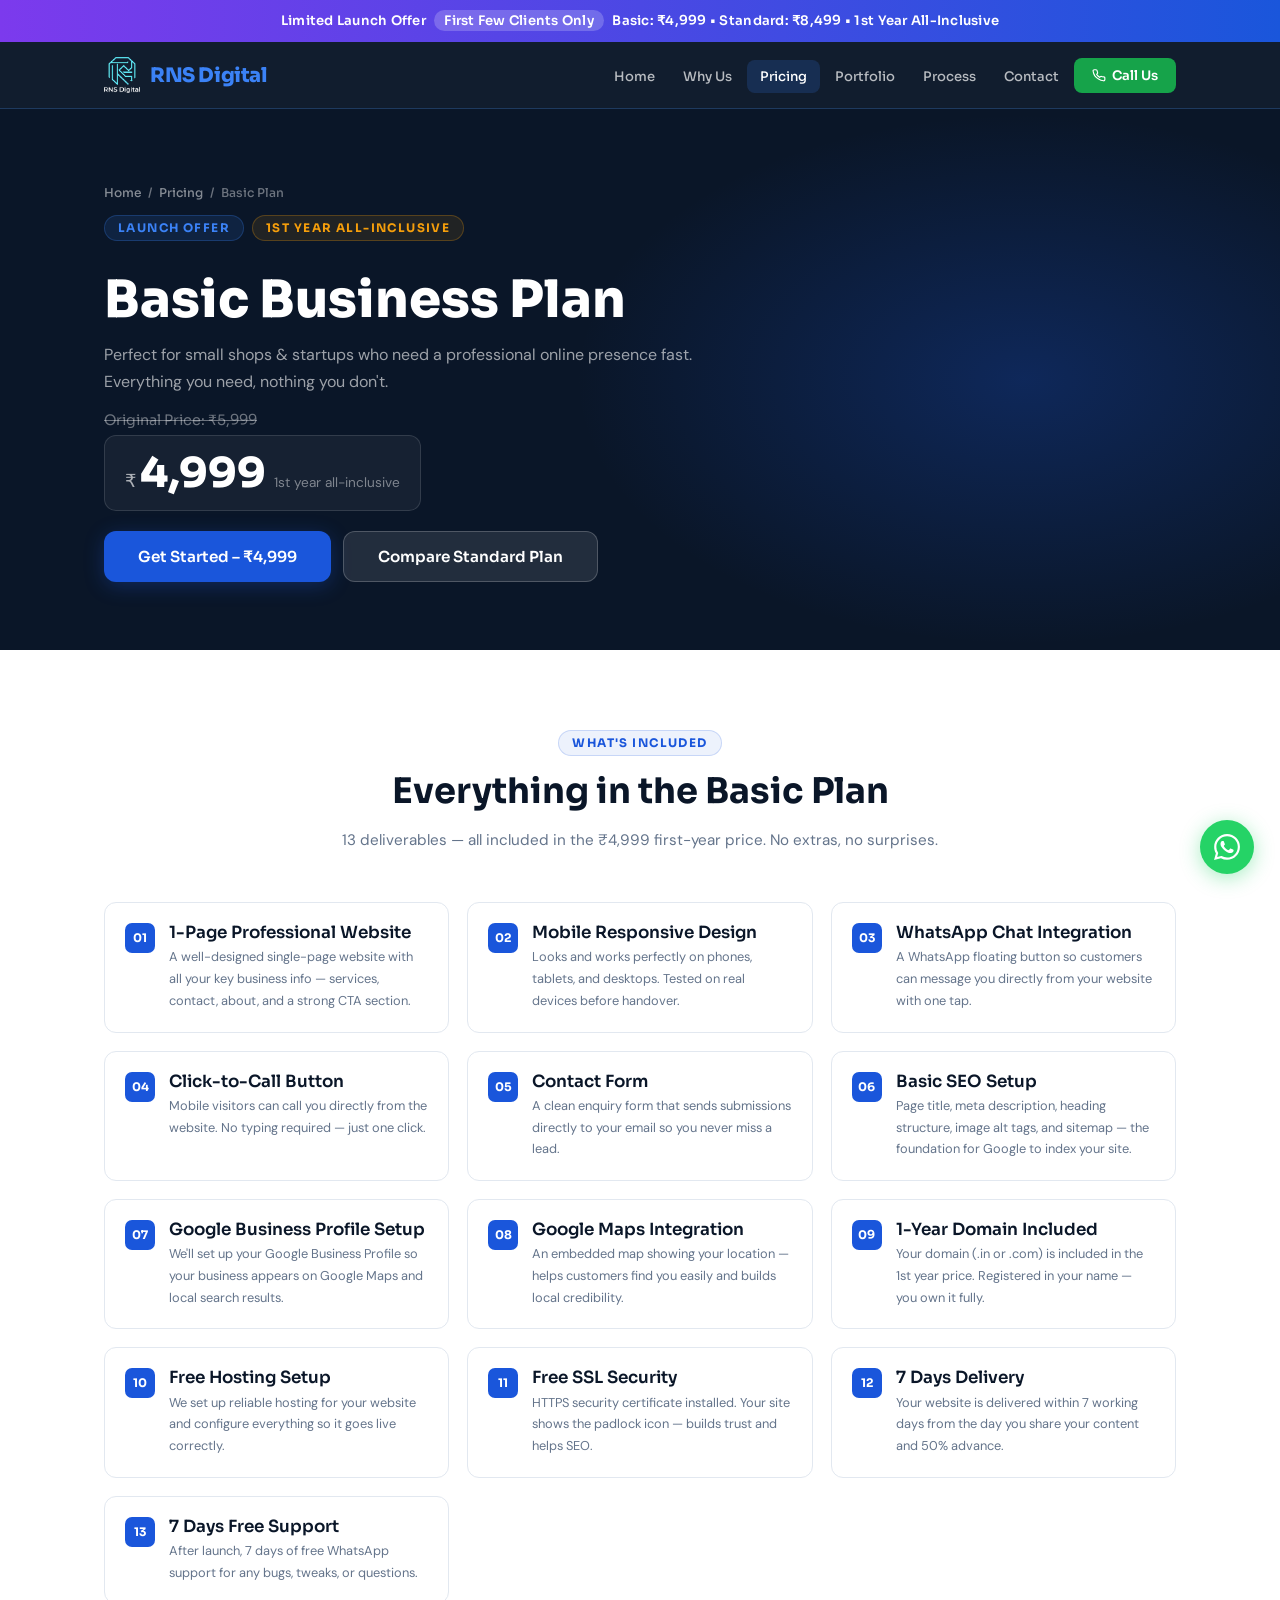
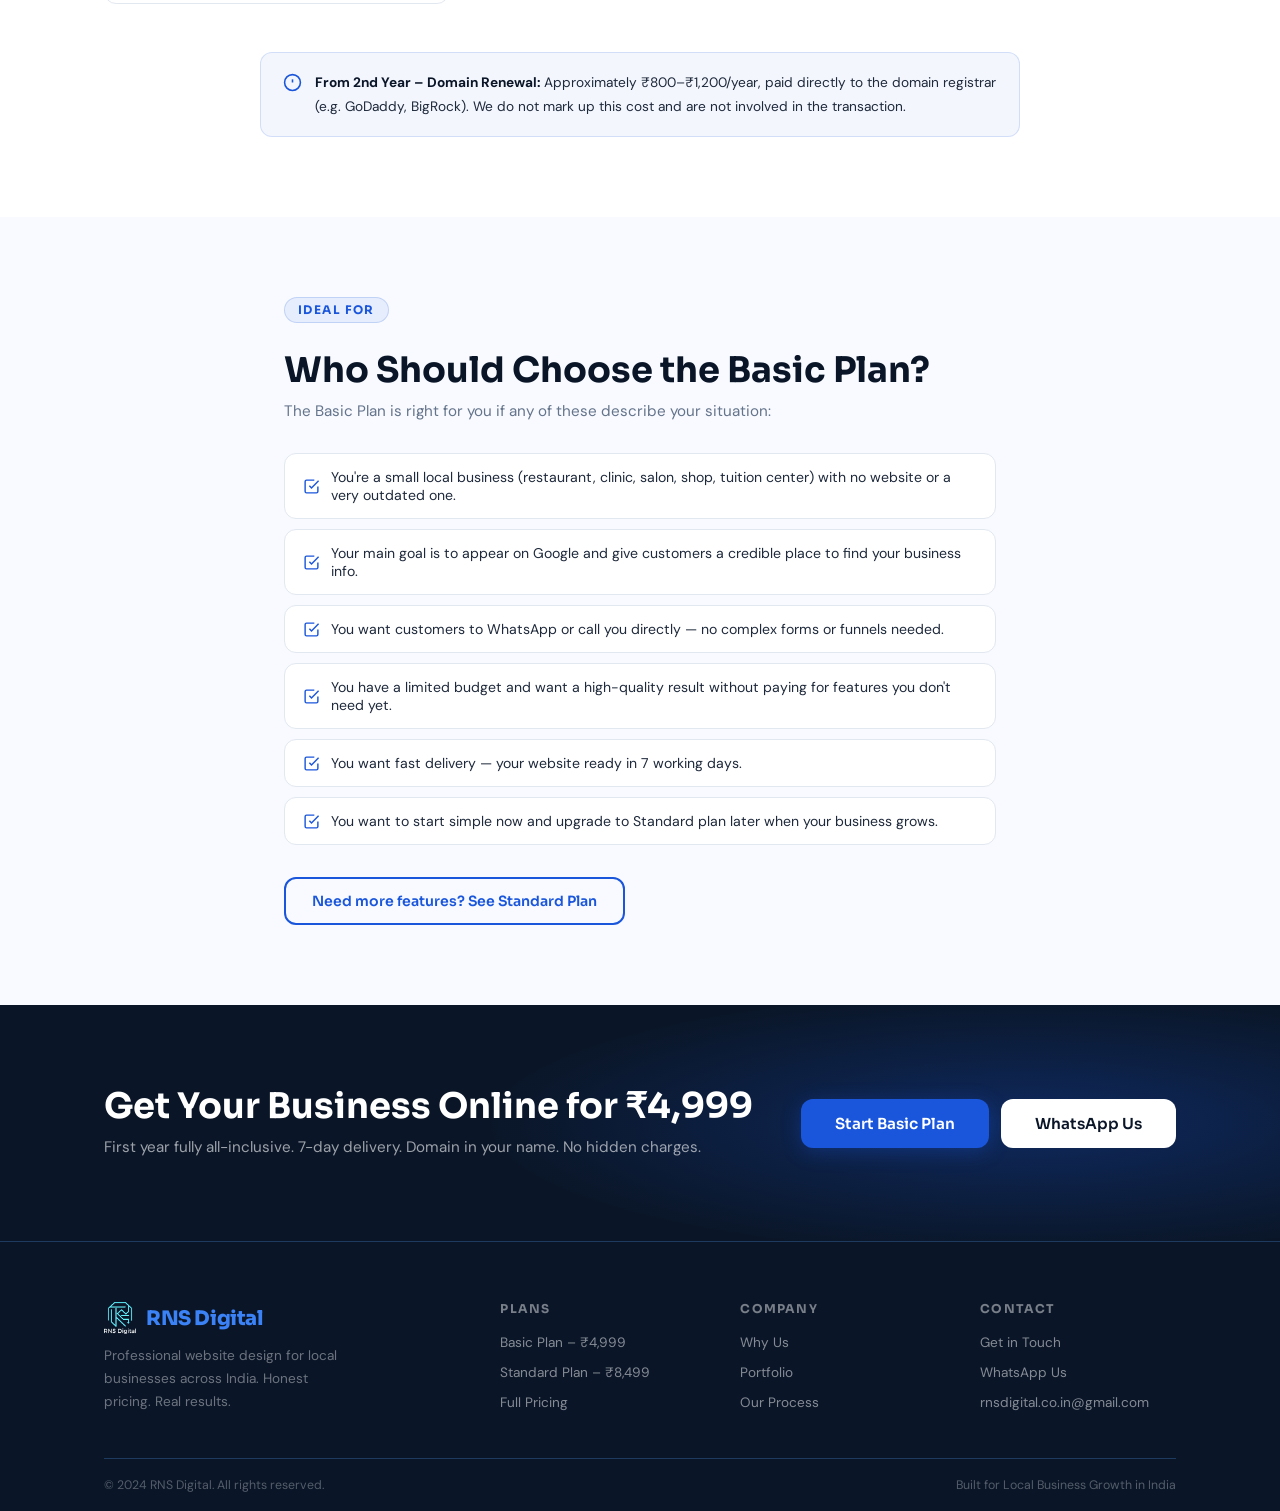
==== basic.html @ 6d0ee00f "Fix merge conflicts in all html files" ====
<!DOCTYPE html>
<html lang="en">
<head>
  <meta charset="UTF-8"/><meta name="viewport" content="width=device-width, initial-scale=1.0"/>
  <meta name="description" content="RNS Digital Basic Plan – ₹4,999 launch offer. 1-page website, domain included, WhatsApp integration, SSL, Google Maps. 7-day delivery. 1st year all-inclusive."/>
  <title>Basic Plan – RNS Digital</title>
  <link rel="stylesheet" href="css/style.css"/>
</head>
<body>

<div class="offer-banner"><p>Limited Launch Offer <span>First Few Clients Only</span> Basic: &#8377;4,999 &bull; Standard: &#8377;8,499 &bull; 1st Year All-Inclusive</p></div>
<nav class="navbar">
  <div class="container">
    <div class="navbar-inner">
      <a href="index.html" class="nav-logo">
        <img src="images/logo.png" alt="RNS Digital Logo" class="nav-logo-img"/>
        <span>RNS <span class="logo-highlight">Digital</span></span>
      </a>
      <ul class="nav-links">
        <li><a href="index.html">Home</a></li><li><a href="why-us.html">Why Us</a></li><li><a href="pricing.html" class="active">Pricing</a></li><li><a href="portfolio.html">Portfolio</a></li><li><a href="process.html">Process</a></li><li><a href="contact.html">Contact</a></li>
        <li><a href="tel:+917550268805" class="nav-cta nav-call">
      <svg viewBox="0 0 24 24" fill="none" stroke="currentColor" stroke-width="2" width="14" height="14" style="flex-shrink:0"><path d="M22 16.92v3a2 2 0 0 1-2.18 2 19.79 19.79 0 0 1-8.63-3.07A19.5 19.5 0 0 1 4.9 13.5 19.79 19.79 0 0 1 1.86 5.18 2 2 0 0 1 3.83 3h3a2 2 0 0 1 2 1.72c.13.96.36 1.9.71 2.81a2 2 0 0 1-.45 2.11L8.09 10.91A16 16 0 0 0 13 15.82l1.27-.92a2 2 0 0 1 2.11-.45c.91.35 1.85.58 2.81.71A2 2 0 0 1 22 16.92z"/></svg>
      Call Us</a></li>
      </ul>
      <button class="nav-toggle" aria-label="Menu"><span></span><span></span><span></span></button>
    </div>
  </div>
</nav>

<!-- PLAN HERO -->
<section class="plan-hero">
  <div class="container"><div class="plan-hero-content">
    <div class="breadcrumb"><a href="index.html">Home</a><span>/</span><a href="pricing.html">Pricing</a><span>/</span><span>Basic Plan</span></div>
    <div class="d-flex flex-wrap" style="gap:8px;margin-top:14px;margin-bottom:14px;">
      <div class="section-label light">Launch Offer</div>
      <div class="section-label light" style="color:var(--accent);background:rgba(245,158,11,.1);border-color:rgba(245,158,11,.25);">1st Year All-Inclusive</div>
    </div>
    <h1>Basic Business Plan</h1>
    <p class="plan-hero-desc">Perfect for small shops &amp; startups who need a professional online presence fast. Everything you need, nothing you don't.</p>
    <div class="plan-orig-price">Original Price: &#8377;5,999</div>
    <div class="plan-price-hero">
      <span class="r">&#8377;</span>
      <span class="amt">4,999</span>
      <span class="sfx">1st year all-inclusive</span>
    </div>
    <div style="display:flex;gap:12px;flex-wrap:wrap;">
      <a href="contact.html?plan=basic" class="btn btn-primary btn-lg">Get Started – &#8377;4,999</a>
      <a href="standard.html" class="btn btn-lg" style="background:rgba(255,255,255,.1);color:var(--white);border:1px solid rgba(255,255,255,.2);">Compare Standard Plan</a>
    </div>
  </div></div>
</section>

<!-- WHAT'S INCLUDED -->
<section class="section" style="background:var(--white);">
  <div class="container">
    <div class="text-center mb-48">
      <div class="section-label" style="justify-content:center;">What's Included</div>
      <h2>Everything in the Basic Plan</h2>
      <p class="mt-16 max-640">13 deliverables — all included in the &#8377;4,999 first-year price. No extras, no surprises.</p>
    </div>
    <div class="includes-grid">
      <div class="include-item"><div class="include-num">01</div><div><h4>1-Page Professional Website</h4><p>A well-designed single-page website with all your key business info — services, contact, about, and a strong CTA section.</p></div></div>
      <div class="include-item"><div class="include-num">02</div><div><h4>Mobile Responsive Design</h4><p>Looks and works perfectly on phones, tablets, and desktops. Tested on real devices before handover.</p></div></div>
      <div class="include-item"><div class="include-num">03</div><div><h4>WhatsApp Chat Integration</h4><p>A WhatsApp floating button so customers can message you directly from your website with one tap.</p></div></div>
      <div class="include-item"><div class="include-num">04</div><div><h4>Click-to-Call Button</h4><p>Mobile visitors can call you directly from the website. No typing required — just one click.</p></div></div>
      <div class="include-item"><div class="include-num">05</div><div><h4>Contact Form</h4><p>A clean enquiry form that sends submissions directly to your email so you never miss a lead.</p></div></div>
      <div class="include-item"><div class="include-num">06</div><div><h4>Basic SEO Setup</h4><p>Page title, meta description, heading structure, image alt tags, and sitemap — the foundation for Google to index your site.</p></div></div>
      <div class="include-item"><div class="include-num">07</div><div><h4>Google Business Profile Setup</h4><p>We'll set up your Google Business Profile so your business appears on Google Maps and local search results.</p></div></div>
      <div class="include-item"><div class="include-num">08</div><div><h4>Google Maps Integration</h4><p>An embedded map showing your location — helps customers find you easily and builds local credibility.</p></div></div>
      <div class="include-item"><div class="include-num">09</div><div><h4>1-Year Domain Included</h4><p>Your domain (.in or .com) is included in the 1st year price. Registered in your name — you own it fully.</p></div></div>
      <div class="include-item"><div class="include-num">10</div><div><h4>Free Hosting Setup</h4><p>We set up reliable hosting for your website and configure everything so it goes live correctly.</p></div></div>
      <div class="include-item"><div class="include-num">11</div><div><h4>Free SSL Security</h4><p>HTTPS security certificate installed. Your site shows the padlock icon — builds trust and helps SEO.</p></div></div>
      <div class="include-item"><div class="include-num">12</div><div><h4>7 Days Delivery</h4><p>Your website is delivered within 7 working days from the day you share your content and 50% advance.</p></div></div>
      <div class="include-item"><div class="include-num">13</div><div><h4>7 Days Free Support</h4><p>After launch, 7 days of free WhatsApp support for any bugs, tweaks, or questions.</p></div></div>
    </div>
    <div class="notice-box mt-48 max-760" style="margin-left:auto;margin-right:auto;">
      <svg viewBox="0 0 24 24"><circle cx="12" cy="12" r="10"/><line x1="12" y1="8" x2="12" y2="12"/><line x1="12" y1="16" x2="12.01" y2="16"/></svg>
      <p><strong>From 2nd Year – Domain Renewal:</strong> Approximately &#8377;800–&#8377;1,200/year, paid directly to the domain registrar (e.g. GoDaddy, BigRock). We do not mark up this cost and are not involved in the transaction.</p>
    </div>
  </div>
</section>

<!-- WHO IS IT FOR -->
<section class="section" style="background:var(--off-white);">
  <div class="container max-760">
    <div class="section-label">Ideal For</div>
    <h2 style="margin:12px 0 8px;">Who Should Choose the Basic Plan?</h2>
    <p style="margin-bottom:28px;">The Basic Plan is right for you if any of these describe your situation:</p>
    <div class="suitability-list">
      <div class="suitability-item"><svg viewBox="0 0 24 24"><polyline points="9 11 12 14 22 4"/><path d="M21 12v7a2 2 0 0 1-2 2H5a2 2 0 0 1-2-2V5a2 2 0 0 1 2-2h11"/></svg>You're a small local business (restaurant, clinic, salon, shop, tuition center) with no website or a very outdated one.</div>
      <div class="suitability-item"><svg viewBox="0 0 24 24"><polyline points="9 11 12 14 22 4"/><path d="M21 12v7a2 2 0 0 1-2 2H5a2 2 0 0 1-2-2V5a2 2 0 0 1 2-2h11"/></svg>Your main goal is to appear on Google and give customers a credible place to find your business info.</div>
      <div class="suitability-item"><svg viewBox="0 0 24 24"><polyline points="9 11 12 14 22 4"/><path d="M21 12v7a2 2 0 0 1-2 2H5a2 2 0 0 1-2-2V5a2 2 0 0 1 2-2h11"/></svg>You want customers to WhatsApp or call you directly — no complex forms or funnels needed.</div>
      <div class="suitability-item"><svg viewBox="0 0 24 24"><polyline points="9 11 12 14 22 4"/><path d="M21 12v7a2 2 0 0 1-2 2H5a2 2 0 0 1-2-2V5a2 2 0 0 1 2-2h11"/></svg>You have a limited budget and want a high-quality result without paying for features you don't need yet.</div>
      <div class="suitability-item"><svg viewBox="0 0 24 24"><polyline points="9 11 12 14 22 4"/><path d="M21 12v7a2 2 0 0 1-2 2H5a2 2 0 0 1-2-2V5a2 2 0 0 1 2-2h11"/></svg>You want fast delivery — your website ready in 7 working days.</div>
      <div class="suitability-item"><svg viewBox="0 0 24 24"><polyline points="9 11 12 14 22 4"/><path d="M21 12v7a2 2 0 0 1-2 2H5a2 2 0 0 1-2-2V5a2 2 0 0 1 2-2h11"/></svg>You want to start simple now and upgrade to Standard plan later when your business grows.</div>
    </div>
    <a href="standard.html" class="btn btn-outline mt-32">Need more features? See Standard Plan</a>
  </div>
</section>

<!-- CTA -->
<section class="section cta-section">
  <div class="container"><div class="cta-inner">
    <div>
      <h2 style="color:var(--white);">Get Your Business Online for &#8377;4,999</h2>
      <p style="color:rgba(255,255,255,.6);margin-top:8px;">First year fully all-inclusive. 7-day delivery. Domain in your name. No hidden charges.</p>
    </div>
    <div class="cta-actions">
      <a href="contact.html" class="btn btn-primary btn-lg">Start Basic Plan</a>
      <a href="https://wa.me/917550268805?text=Hi%2C%20I%27m%20interested%20in%20the%20Basic%20Plan%20for%20%E2%82%B94%2C999." class="btn btn-white btn-lg" target="_blank">WhatsApp Us</a>
    </div>
  </div></div>
</section>

<footer class="footer"><div class="container">
  <div class="footer-grid">
    <div class="footer-brand"><a href="index.html" class="nav-logo footer-logo"><img src="images/logo.png" alt="RNS Digital" class="nav-logo-img"/><span>RNS <span class="logo-highlight">Digital</span></span></a><p>Professional website design for local businesses across India. Honest pricing. Real results.</p></div>
    <div class="footer-col"><h5>Plans</h5><ul><li><a href="basic.html">Basic Plan – &#8377;4,999</a></li><li><a href="standard.html">Standard Plan – &#8377;8,499</a></li><li><a href="pricing.html">Full Pricing</a></li></ul></div>
    <div class="footer-col"><h5>Company</h5><ul><li><a href="why-us.html">Why Us</a></li><li><a href="portfolio.html">Portfolio</a></li><li><a href="process.html">Our Process</a></li></ul></div>
    <div class="footer-col"><h5>Contact</h5><ul><li><a href="contact.html">Get in Touch</a></li><li><a href="https://wa.me/917550268805" target="_blank">WhatsApp Us</a></li><li><a href="mailto:rnsdigital.co.in@gmail.com">rnsdigital.co.in@gmail.com</a></li></ul></div>
  </div>
  <div class="footer-bottom"><span>&copy; 2024 RNS Digital. All rights reserved.</span><span>Built for Local Business Growth in India</span></div>
</div></footer>

<a href="https://wa.me/917550268805?text=Hi%2C%20I%27m%20interested%20in%20the%20Basic%20Plan." class="whatsapp-float" target="_blank" rel="noopener" aria-label="WhatsApp">
  <span class="wa-tooltip">Chat on WhatsApp</span>
  <svg viewBox="0 0 24 24"><path d="M17.472 14.382c-.297-.149-1.758-.867-2.03-.967-.273-.099-.471-.148-.67.15-.197.297-.767.966-.94 1.164-.173.199-.347.223-.644.075-.297-.15-1.255-.463-2.39-1.475-.883-.788-1.48-1.761-1.653-2.059-.173-.297-.018-.458.13-.606.134-.133.298-.347.446-.52.149-.174.198-.298.298-.497.099-.198.05-.371-.025-.52-.075-.149-.669-1.612-.916-2.207-.242-.579-.487-.5-.669-.51-.173-.008-.371-.01-.57-.01-.198 0-.52.074-.792.372-.272.297-1.04 1.016-1.04 2.479 0 1.462 1.065 2.875 1.213 3.074.149.198 2.096 3.2 5.077 4.487.709.306 1.262.489 1.694.625.712.227 1.36.195 1.871.118.571-.085 1.758-.719 2.006-1.413.248-.694.248-1.289.173-1.413-.074-.124-.272-.198-.57-.347m-5.421 7.403h-.004a9.87 9.87 0 0 1-5.031-1.378l-.361-.214-3.741.982.998-3.648-.235-.374a9.86 9.86 0 0 1-1.51-5.26c.001-5.45 4.436-9.884 9.888-9.884 2.64 0 5.122 1.03 6.988 2.898a9.825 9.825 0 0 1 2.893 6.994c-.003 5.45-4.437 9.884-9.885 9.884m8.413-18.297A11.815 11.815 0 0 0 12.05 0C5.495 0 .16 5.335.157 11.892c0 2.096.547 4.142 1.588 5.945L.057 24l6.305-1.654a11.882 11.882 0 0 0 5.683 1.448h.005c6.554 0 11.89-5.335 11.893-11.893a11.821 11.821 0 0 0-3.48-8.413z"/></svg>
</a>
<script src="js/script.js"></script>
</body>
</html>
---- css/style.css ----
@import url('https://fonts.googleapis.com/css2?family=Sora:wght@300;400;500;600;700;800&family=DM+Sans:wght@300;400;500;600&display=swap');

:root {
  --navy:#0A1628; --navy-mid:#0F2044; --blue:#1A56DB; --blue-light:#2563EB; --blue-glow:#3B82F6;
  --accent:#F59E0B; --accent-2:#10B981; --red:#EF4444; --white:#FFFFFF; --off-white:#F8FAFF;
  --text:#1E293B; --text-muted:#64748B; --border:#E2E8F0; --border-dark:#1E3A5F;
  --shadow-sm:0 1px 3px rgba(10,22,40,.08); --shadow-md:0 4px 16px rgba(10,22,40,.10); --shadow-lg:0 10px 40px rgba(10,22,40,.14);
  --radius:12px; --radius-lg:20px; --font-display:'Sora',sans-serif; --font-body:'DM Sans',sans-serif; --transition:all 0.25s cubic-bezier(.4,0,.2,1);
}
*,*::before,*::after{box-sizing:border-box;margin:0;padding:0}
html{scroll-behavior:smooth}
body{font-family:var(--font-body);color:var(--text);background:var(--off-white);-webkit-font-smoothing:antialiased;overflow-x:hidden}
a{text-decoration:none;color:inherit} img{max-width:100%;display:block} ul{list-style:none} button{font-family:inherit;cursor:pointer;border:none;background:none}
h1,h2,h3,h4,h5,h6{font-family:var(--font-display);line-height:1.2;color:var(--navy)}
h1{font-size:clamp(1.9rem,4.5vw,3.2rem);font-weight:800}
h2{font-size:clamp(1.5rem,3vw,2.2rem);font-weight:700}
h3{font-size:clamp(1.1rem,2vw,1.35rem);font-weight:600}
h4{font-size:1.05rem;font-weight:600}
p{line-height:1.7;color:var(--text-muted);font-size:.95rem}
.container{max-width:1120px;margin:0 auto;padding:0 24px}
.section{padding:80px 0} .section-sm{padding:52px 0}

/* OFFER BANNER */
.offer-banner{background:linear-gradient(90deg,#7C3AED,#1A56DB);padding:10px 24px;text-align:center}
.offer-banner p{color:var(--white);font-family:var(--font-display);font-size:.82rem;font-weight:600;letter-spacing:.02em}
.offer-banner span{background:rgba(255,255,255,.2);padding:2px 10px;border-radius:20px;margin:0 5px}

/* NAVBAR */
.navbar{position:sticky;top:0;z-index:1000;background:rgba(10,22,40,.97);backdrop-filter:blur(16px);border-bottom:1px solid var(--border-dark)}
.navbar-inner{display:flex;align-items:center;justify-content:space-between;height:66px;gap:20px}
.nav-logo{font-family:var(--font-display);font-size:1.25rem;font-weight:800;color:var(--white);letter-spacing:-.4px;display:flex;align-items:center;gap:10px;text-decoration:none}
.nav-logo span{color:var(--blue-glow)}
.nav-logo-img{width:36px;height:36px;object-fit:contain;filter:brightness(1.1);flex-shrink:0}
.logo-highlight{color:var(--blue-glow)}
.footer-logo .nav-logo-img{width:32px;height:32px}
.nav-links{display:flex;align-items:center;gap:2px}
.nav-links a{font-family:var(--font-display);font-size:.82rem;font-weight:500;color:rgba(255,255,255,.7);padding:8px 13px;border-radius:8px;transition:var(--transition)}
.nav-links a:hover{color:var(--white);background:rgba(255,255,255,.08)}
.nav-links a.active{color:var(--white);background:rgba(59,130,246,.18)}
.nav-cta{background:var(--blue)!important;color:var(--white)!important;padding:9px 18px!important;border-radius:8px!important;font-weight:600!important}
.nav-cta:hover{background:var(--blue-light)!important;transform:translateY(-1px)}
.nav-call{background:#16a34a!important;color:var(--white)!important;padding:9px 18px!important;border-radius:8px!important;font-weight:600!important;display:inline-flex!important;align-items:center!important;gap:6px!important}
.nav-call:hover{background:#15803d!important;transform:translateY(-1px);box-shadow:0 4px 14px rgba(22,163,74,.4)!important}
.nav-toggle{display:none;flex-direction:column;gap:5px;padding:8px}
.nav-toggle span{display:block;width:22px;height:2px;background:var(--white);border-radius:2px;transition:var(--transition)}

/* BUTTONS */
.btn{display:inline-flex;align-items:center;gap:8px;padding:13px 26px;border-radius:var(--radius);font-family:var(--font-display);font-size:.88rem;font-weight:600;transition:var(--transition);cursor:pointer;border:none}
.btn-primary{background:var(--blue);color:var(--white);box-shadow:0 4px 20px rgba(26,86,219,.3)}
.btn-primary:hover{background:var(--blue-light);transform:translateY(-2px);box-shadow:0 8px 28px rgba(26,86,219,.4)}
.btn-outline{background:transparent;color:var(--blue);border:2px solid var(--blue)}
.btn-outline:hover{background:var(--blue);color:var(--white);transform:translateY(-2px)}
.btn-white{background:var(--white);color:var(--navy)}
.btn-white:hover{background:var(--off-white);transform:translateY(-2px)}
.btn-lg{padding:15px 34px;font-size:.95rem} .btn-sm{padding:9px 18px;font-size:.8rem}

/* LABELS */
.section-label{display:inline-flex;align-items:center;gap:7px;font-family:var(--font-display);font-size:.74rem;font-weight:700;letter-spacing:.12em;text-transform:uppercase;color:var(--blue);background:rgba(26,86,219,.08);border:1px solid rgba(26,86,219,.18);padding:5px 13px;border-radius:40px;margin-bottom:14px}
.section-label.light{color:var(--blue-glow);background:rgba(59,130,246,.12);border-color:rgba(59,130,246,.25)}
.badge{display:inline-block;font-size:.7rem;font-weight:600;font-family:var(--font-display);padding:3px 9px;border-radius:20px;letter-spacing:.04em;text-transform:uppercase}
.badge-blue{background:rgba(26,86,219,.1);color:var(--blue)} .badge-green{background:rgba(16,185,129,.1);color:var(--accent-2)}
.badge-amber{background:rgba(245,158,11,.1);color:var(--accent)} .badge-navy{background:rgba(10,22,40,.08);color:var(--navy)}
.badge-red{background:rgba(239,68,68,.1);color:var(--red)}

/* HERO */
.hero{background:var(--navy);position:relative;overflow:hidden;padding:88px 0 80px}
.hero::before{content:'';position:absolute;inset:0;background:radial-gradient(ellipse 70% 60% at 65% 50%,rgba(26,86,219,.22) 0%,transparent 70%),radial-gradient(ellipse 40% 50% at 10% 80%,rgba(59,130,246,.12) 0%,transparent 60%);pointer-events:none}
.hero-grid{display:grid;grid-template-columns:1fr 1fr;gap:56px;align-items:center}
.hero-content{position:relative;z-index:2}
.hero h1{color:var(--white);margin-bottom:18px}
.hero h1 em{font-style:normal;color:var(--blue-glow)}
.hero p{font-size:1rem;color:rgba(255,255,255,.65);margin-bottom:32px;max-width:460px}
.hero-actions{display:flex;gap:12px;flex-wrap:wrap;align-items:center}
.hero-trust{margin-top:48px;padding-top:28px;border-top:1px solid rgba(255,255,255,.1);display:flex;gap:28px;flex-wrap:wrap}
.hero-trust-item{display:flex;align-items:center;gap:9px}
.trust-icon{width:34px;height:34px;background:rgba(59,130,246,.15);border:1px solid rgba(59,130,246,.25);border-radius:8px;display:flex;align-items:center;justify-content:center;flex-shrink:0}
.trust-icon svg{width:15px;height:15px;stroke:var(--blue-glow);fill:none;stroke-width:2}
.trust-text{font-family:var(--font-display);font-size:.78rem;color:rgba(255,255,255,.6);font-weight:500}
.trust-text strong{display:block;color:var(--white);font-size:.84rem}
.hero-visual{position:relative;z-index:2;display:flex;align-items:center;justify-content:center}
.hero-mockup{background:rgba(255,255,255,.04);border:1px solid rgba(255,255,255,.1);border-radius:var(--radius-lg);padding:22px;width:100%;max-width:400px}
.mockup-bar{display:flex;gap:5px;margin-bottom:16px;align-items:center}
.mockup-dot{width:9px;height:9px;border-radius:50%}
.mockup-dot:nth-child(1){background:#FF5F57}.mockup-dot:nth-child(2){background:#FFBD2E}.mockup-dot:nth-child(3){background:#28C840}
.mockup-url{flex:1;background:rgba(255,255,255,.06);border-radius:5px;height:9px;margin-left:6px}
.mockup-hero-block{background:linear-gradient(135deg,rgba(26,86,219,.3),rgba(59,130,246,.15));border-radius:9px;height:110px;display:flex;align-items:flex-end;padding:14px;margin-bottom:10px}
.mockup-line{height:7px;border-radius:3px;background:rgba(255,255,255,.55);margin-bottom:5px}
.mockup-line.s{width:60%}.mockup-line.xs{width:38%;background:rgba(255,255,255,.3)}
.mockup-btn{height:20px;width:64px;background:var(--blue);border-radius:4px;margin-top:4px}
.mockup-cards{display:grid;grid-template-columns:1fr 1fr 1fr;gap:7px}
.mockup-card-mini{background:rgba(255,255,255,.05);border:1px solid rgba(255,255,255,.07);border-radius:7px;height:56px;padding:9px;display:flex;flex-direction:column;gap:5px}
.mockup-icon-mini{width:18px;height:18px;background:rgba(26,86,219,.4);border-radius:4px}
.mockup-text-mini{height:5px;background:rgba(255,255,255,.22);border-radius:3px}
.mockup-text-mini.sm{width:65%}
.float-badge{position:absolute;background:var(--white);border-radius:var(--radius);padding:9px 14px;box-shadow:var(--shadow-lg);display:flex;align-items:center;gap:9px;font-family:var(--font-display);font-size:.72rem;font-weight:700;color:var(--navy);animation:float 3s ease-in-out infinite}
.float-badge svg{width:16px;height:16px}
.fb1{top:18px;right:-16px}.fb2{bottom:24px;left:-20px;animation-delay:1.5s}
@keyframes float{0%,100%{transform:translateY(0)}50%{transform:translateY(-7px)}}

/* HERO LOGO */
.hero-logo-wrap{display:flex;align-items:center;gap:16px;margin-bottom:4px;animation:fadeUp 0.6s ease forwards}
.hero-logo-img{width:72px;height:72px;object-fit:contain;filter:drop-shadow(0 0 18px rgba(0,188,212,.45));animation:logoPulse 3s ease-in-out infinite}
@keyframes logoPulse{0%,100%{filter:drop-shadow(0 0 14px rgba(0,188,212,.4))}50%{filter:drop-shadow(0 0 28px rgba(0,188,212,.75))}}
.hero-logo-text{display:flex;flex-direction:column;gap:2px}
.hero-brand-name{font-family:var(--font-display);font-size:1.5rem;font-weight:800;color:var(--white);letter-spacing:-.5px;line-height:1}
.hero-brand-tag{font-family:var(--font-display);font-size:.74rem;font-weight:500;color:rgba(0,188,212,.75);letter-spacing:.1em;text-transform:uppercase}
.hero-logo-wrap + .section-label{margin-top:28px}

/* PRICING */
.pricing-grid{display:grid;grid-template-columns:1fr 1fr;gap:24px;max-width:820px;margin:0 auto}
.pricing-card{background:var(--white);border:1.5px solid var(--border);border-radius:var(--radius-lg);padding:36px 32px;position:relative;transition:var(--transition)}
.pricing-card:hover{transform:translateY(-4px);box-shadow:var(--shadow-lg)}
.pricing-card.featured{border-color:var(--blue);box-shadow:0 0 0 1px rgba(26,86,219,.25),var(--shadow-lg);transform:scale(1.02)}
.pricing-card.featured:hover{transform:scale(1.02) translateY(-4px)}
.pricing-badge-top{position:absolute;top:-13px;left:50%;transform:translateX(-50%);background:var(--blue);color:var(--white);font-family:var(--font-display);font-size:.7rem;font-weight:700;letter-spacing:.08em;text-transform:uppercase;padding:5px 14px;border-radius:20px;white-space:nowrap}
.plan-name{font-family:var(--font-display);font-size:.78rem;font-weight:700;letter-spacing:.12em;text-transform:uppercase;color:var(--text-muted);margin-bottom:8px}
.price-original{font-family:var(--font-display);font-size:.88rem;color:var(--text-muted);text-decoration:line-through;margin-bottom:4px}
.price-offer-tag{display:inline-flex;align-items:center;gap:5px;background:rgba(239,68,68,.08);border:1px solid rgba(239,68,68,.2);border-radius:20px;padding:3px 10px;margin-bottom:8px}
.price-offer-tag span{font-family:var(--font-display);font-size:.72rem;font-weight:700;color:var(--red)}
.price-main{font-family:var(--font-display);font-size:2.4rem;font-weight:800;color:var(--navy);line-height:1}
.price-main sup{font-size:1.1rem;vertical-align:super;margin-right:1px}
.price-note{font-size:.78rem;color:var(--text-muted);margin-top:4px;margin-bottom:20px}
.plan-desc{font-size:.85rem;color:var(--text-muted);margin-bottom:20px;padding-bottom:20px;border-bottom:1px solid var(--border)}
.plan-features{display:flex;flex-direction:column;gap:9px;margin-bottom:26px}
.plan-feature{display:flex;align-items:flex-start;gap:9px;font-size:.85rem;color:var(--text)}
.plan-feature svg{width:15px;height:15px;flex-shrink:0;margin-top:2px;stroke:var(--accent-2);fill:none;stroke-width:2.5}
.renewal-note{background:rgba(245,158,11,.06);border:1px solid rgba(245,158,11,.18);border-radius:10px;padding:12px 14px;font-size:.78rem;color:var(--text-muted);margin-bottom:22px}
.renewal-note strong{color:var(--text)}

/* SUPPORT */
.support-grid{display:grid;grid-template-columns:1fr 1fr;gap:20px;max-width:700px;margin:0 auto}
.support-card{background:var(--white);border:1.5px solid var(--border);border-radius:var(--radius-lg);padding:28px;transition:var(--transition)}
.support-card:hover{border-color:rgba(26,86,219,.3);box-shadow:var(--shadow-md)}
.support-price{font-family:var(--font-display);font-size:1.6rem;font-weight:800;color:var(--navy);margin:8px 0 4px}
.support-price span{font-size:.85rem;font-weight:400;color:var(--text-muted)}
.support-features{display:flex;flex-direction:column;gap:8px;margin-top:14px}
.support-feature{display:flex;align-items:center;gap:8px;font-size:.84rem;color:var(--text)}
.support-feature svg{width:14px;height:14px;stroke:var(--accent-2);fill:none;stroke-width:2.5;flex-shrink:0}

/* WHY */
.why-grid{display:grid;grid-template-columns:repeat(auto-fit,minmax(250px,1fr));gap:20px}
.why-card{background:var(--white);border:1px solid var(--border);border-radius:var(--radius-lg);padding:28px;transition:var(--transition);display:flex;flex-direction:column;gap:12px}
.why-card:hover{transform:translateY(-3px);box-shadow:var(--shadow-lg);border-color:rgba(26,86,219,.2)}
.why-icon{width:48px;height:48px;border-radius:12px;display:flex;align-items:center;justify-content:center}
.why-icon svg{width:22px;height:22px;stroke:currentColor;fill:none;stroke-width:1.75}
.why-icon.blue{background:rgba(26,86,219,.08);color:var(--blue)}.why-icon.green{background:rgba(16,185,129,.08);color:var(--accent-2)}.why-icon.amber{background:rgba(245,158,11,.08);color:var(--accent)}
.why-card p{font-size:.85rem}

/* PORTFOLIO */
.portfolio-grid{display:grid;grid-template-columns:repeat(auto-fit,minmax(290px,1fr));gap:22px}
.portfolio-card{background:var(--white);border:1px solid var(--border);border-radius:var(--radius-lg);overflow:hidden;transition:var(--transition)}
.portfolio-card:hover{transform:translateY(-4px);box-shadow:var(--shadow-lg)}
.portfolio-card.featured-p{border-color:var(--blue);box-shadow:0 0 0 1px var(--blue),var(--shadow-md)}
.port-thumb{height:170px;display:flex;align-items:center;justify-content:center;position:relative;overflow:hidden}
.demo-label{position:absolute;top:10px;left:10px;background:rgba(10,22,40,.78);color:rgba(255,255,255,.9);font-family:var(--font-display);font-size:.64rem;font-weight:700;letter-spacing:.06em;text-transform:uppercase;padding:3px 9px;border-radius:20px}
.port-info{padding:18px 20px}
.port-info h4{margin-bottom:5px;font-size:1rem}
.port-info p{font-size:.8rem;margin-bottom:12px}
.port-tags{display:flex;gap:5px;flex-wrap:wrap}
.thumb-restaurant{background:linear-gradient(135deg,#1a1a2e,#16213e)}.thumb-dental{background:linear-gradient(135deg,#0f3460,#1a6fa3)}.thumb-boutique{background:linear-gradient(135deg,#2d1b4e,#6b3fa0)}.thumb-gym{background:linear-gradient(135deg,#1a0a00,#8B2500)}.thumb-tuition{background:linear-gradient(135deg,#003220,#006940)}.thumb-realestate{background:linear-gradient(135deg,#0A1628,#1A56DB)}
.thumb-label{font-family:var(--font-display);font-size:.85rem;font-weight:700;color:rgba(255,255,255,.55);text-align:center}

/* PROCESS */
.process-grid{display:grid;grid-template-columns:repeat(4,1fr);gap:0;position:relative}
.process-grid::before{content:'';position:absolute;top:44px;left:calc(12.5% + 22px);right:calc(12.5% + 22px);height:1px;background:linear-gradient(90deg,var(--blue),rgba(26,86,219,.15))}
.process-step{text-align:center;padding:0 16px;position:relative;z-index:1}
.step-icon{width:56px;height:56px;background:rgba(26,86,219,.06);border:1.5px solid rgba(26,86,219,.15);border-radius:14px;display:flex;align-items:center;justify-content:center;margin:0 auto 18px;transition:var(--transition)}
.process-step:hover .step-icon{background:rgba(26,86,219,.12);border-color:var(--blue);transform:translateY(-3px)}
.step-icon svg{width:24px;height:24px;stroke:var(--blue);fill:none;stroke-width:1.75}
.step-num{font-family:var(--font-display);font-size:.7rem;font-weight:700;color:var(--blue);letter-spacing:.08em;text-transform:uppercase;margin-bottom:6px}
.process-step h3{margin-bottom:8px;font-size:1.05rem}
.process-step p{font-size:.82rem}

/* CONTACT */
.contact-grid{display:grid;grid-template-columns:1fr 1.6fr;gap:56px;align-items:start}
.contact-info{display:flex;flex-direction:column;gap:24px}
.contact-item{display:flex;align-items:flex-start;gap:14px}
.c-icon{width:42px;height:42px;background:rgba(26,86,219,.08);border:1px solid rgba(26,86,219,.15);border-radius:11px;display:flex;align-items:center;justify-content:center;flex-shrink:0}
.c-icon svg{width:19px;height:19px;stroke:var(--blue);fill:none;stroke-width:1.75}
.contact-item h4{margin-bottom:3px}.contact-item p{font-size:.855rem}
.contact-form{background:var(--white);border:1px solid var(--border);border-radius:var(--radius-lg);padding:36px}
.form-row{display:grid;grid-template-columns:1fr 1fr;gap:14px}
.form-group{margin-bottom:16px}
.form-group label{display:block;font-family:var(--font-display);font-size:.76rem;font-weight:600;color:var(--navy);margin-bottom:6px;letter-spacing:.02em}
.form-group input,.form-group select,.form-group textarea{width:100%;padding:11px 14px;border:1.5px solid var(--border);border-radius:var(--radius);font-family:var(--font-body);font-size:.88rem;color:var(--text);background:var(--off-white);transition:var(--transition);outline:none}
.form-group input:focus,.form-group select:focus,.form-group textarea:focus{border-color:var(--blue);background:var(--white);box-shadow:0 0 0 3px rgba(26,86,219,.1)}
.form-group textarea{resize:vertical;min-height:100px}

/* CTA */
.cta-section{background:var(--navy);position:relative;overflow:hidden}
.cta-section::before{content:'';position:absolute;inset:0;background:radial-gradient(ellipse 60% 80% at 80% 50%,rgba(26,86,219,.3) 0%,transparent 70%)}
.cta-inner{position:relative;z-index:2;display:flex;justify-content:space-between;align-items:center;gap:36px;flex-wrap:wrap}
.cta-actions{display:flex;gap:12px;flex-wrap:wrap;flex-shrink:0}

/* PAGE HEADER */
.page-header{background:var(--navy);padding:60px 0 52px;position:relative;overflow:hidden}
.page-header::before{content:'';position:absolute;inset:0;background:radial-gradient(ellipse 40% 60% at 80% 50%,rgba(26,86,219,.2) 0%,transparent 70%)}
.page-header-inner{position:relative;z-index:2}
.page-header h1{color:var(--white);margin-bottom:10px}
.page-header p{color:rgba(255,255,255,.6);max-width:500px;font-size:1rem}
.breadcrumb{display:flex;align-items:center;gap:7px;font-size:.76rem;font-family:var(--font-display);font-weight:500;color:rgba(255,255,255,.4);margin-bottom:10px}
.breadcrumb a{color:rgba(255,255,255,.5)}.breadcrumb a:hover{color:var(--white)}

/* PLAN HERO */
.plan-hero{background:var(--navy);padding:76px 0 68px;position:relative;overflow:hidden}
.plan-hero::before{content:'';position:absolute;inset:0;background:radial-gradient(ellipse 50% 70% at 80% 50%,rgba(26,86,219,.28) 0%,transparent 70%)}
.plan-hero-content{position:relative;z-index:2;max-width:640px}
.plan-hero h1{color:var(--white);margin-bottom:10px}
.plan-hero-desc{color:rgba(255,255,255,.6);font-size:1rem;margin-bottom:4px}
.plan-orig-price{font-family:var(--font-display);font-size:.9rem;color:rgba(255,255,255,.4);text-decoration:line-through;margin-top:16px}
.plan-price-hero{display:inline-flex;align-items:baseline;gap:4px;background:rgba(255,255,255,.05);border:1px solid rgba(255,255,255,.12);border-radius:var(--radius);padding:11px 20px;margin:6px 0 20px}
.plan-price-hero .r{font-family:var(--font-display);font-size:1.1rem;color:rgba(255,255,255,.65)}
.plan-price-hero .amt{font-family:var(--font-display);font-size:2.6rem;font-weight:800;color:var(--white)}
.plan-price-hero .sfx{font-size:.85rem;color:rgba(255,255,255,.45);margin-left:4px}

/* INCLUDES */
.includes-grid{display:grid;grid-template-columns:repeat(auto-fit,minmax(270px,1fr));gap:18px}
.include-item{display:flex;align-items:flex-start;gap:14px;background:var(--white);border:1px solid var(--border);border-radius:var(--radius);padding:20px;transition:var(--transition)}
.include-item:hover{border-color:rgba(26,86,219,.25);box-shadow:var(--shadow-md)}
.include-num{width:30px;height:30px;background:var(--blue);color:var(--white);border-radius:7px;display:flex;align-items:center;justify-content:center;font-family:var(--font-display);font-size:.74rem;font-weight:700;flex-shrink:0}
.include-item h4{margin-bottom:3px}.include-item p{font-size:.8rem}

/* SUITABILITY */
.suitability-list{display:flex;flex-direction:column;gap:10px}
.suitability-item{display:flex;align-items:center;gap:11px;padding:14px 18px;background:var(--white);border:1px solid var(--border);border-radius:var(--radius);font-size:.88rem}
.suitability-item svg{width:17px;height:17px;stroke:var(--blue);fill:none;stroke-width:2;flex-shrink:0}

/* NOTICE */
.notice-box{background:rgba(26,86,219,.05);border:1px solid rgba(26,86,219,.15);border-radius:var(--radius);padding:18px 22px;display:flex;align-items:flex-start;gap:13px}
.notice-box svg{width:19px;height:19px;stroke:var(--blue);fill:none;stroke-width:2;flex-shrink:0;margin-top:2px}
.notice-box p{font-size:.855rem;color:var(--text)}
.notice-box p strong{color:var(--navy)}

/* FOOTER */
.footer{background:var(--navy);border-top:1px solid var(--border-dark);padding:60px 0 0}
.footer-grid{display:grid;grid-template-columns:1.8fr 1fr 1fr 1fr;gap:44px;padding-bottom:44px;border-bottom:1px solid var(--border-dark)}
.footer-brand p{color:rgba(255,255,255,.4);font-size:.85rem;margin-top:10px;max-width:240px}
.footer-col h5{font-family:var(--font-display);font-size:.76rem;font-weight:700;letter-spacing:.1em;text-transform:uppercase;color:rgba(255,255,255,.45);margin-bottom:14px}
.footer-col ul{display:flex;flex-direction:column;gap:9px}
.footer-col ul li a{font-size:.85rem;color:rgba(255,255,255,.5);transition:var(--transition)}
.footer-col ul li a:hover{color:var(--white)}
.footer-bottom{display:flex;justify-content:space-between;align-items:center;padding:18px 0;font-size:.77rem;color:rgba(255,255,255,.3);flex-wrap:wrap;gap:8px}

/* WHATSAPP */
.whatsapp-float{position:fixed;bottom:26px;right:26px;z-index:999;background:#25D366;width:54px;height:54px;border-radius:50%;display:flex;align-items:center;justify-content:center;box-shadow:0 4px 20px rgba(37,211,102,.4);transition:var(--transition)}
.whatsapp-float:hover{transform:scale(1.1);box-shadow:0 6px 28px rgba(37,211,102,.55)}
.whatsapp-float svg{width:26px;height:26px;fill:var(--white)}
.wa-tooltip{position:absolute;right:64px;background:var(--navy);color:var(--white);font-family:var(--font-display);font-size:.75rem;font-weight:600;white-space:nowrap;padding:6px 13px;border-radius:8px;opacity:0;pointer-events:none;transition:var(--transition)}
.whatsapp-float:hover .wa-tooltip{opacity:1}

/* UTILS */
.text-center{text-align:center}.d-flex{display:flex}.align-center{align-items:center}.flex-wrap{flex-wrap:wrap}
.mt-8{margin-top:8px}.mt-12{margin-top:12px}.mt-16{margin-top:16px}.mt-20{margin-top:20px}.mt-24{margin-top:24px}.mt-32{margin-top:32px}.mt-40{margin-top:40px}.mt-48{margin-top:48px}
.mb-8{margin-bottom:8px}.mb-12{margin-bottom:12px}.mb-16{margin-bottom:16px}.mb-24{margin-bottom:24px}.mb-32{margin-bottom:32px}.mb-40{margin-bottom:40px}.mb-48{margin-bottom:48px}
.max-640{max-width:640px;margin-left:auto;margin-right:auto}.max-760{max-width:760px;margin-left:auto;margin-right:auto}
@keyframes fadeUp{from{opacity:0;transform:translateY(22px)}to{opacity:1;transform:translateY(0)}}
.form-success{display:none;text-align:center;padding:36px}
.form-success svg{width:52px;height:52px;stroke:var(--accent-2);fill:none;stroke-width:1.5;margin:0 auto 14px}

@media(max-width:1024px){.hero-grid{grid-template-columns:1fr}.hero-visual{display:none}.process-grid{grid-template-columns:1fr 1fr;gap:36px}.process-grid::before{display:none}.footer-grid{grid-template-columns:1fr 1fr}}
@media(max-width:768px){.nav-links{display:none}.nav-links.open{display:flex;flex-direction:column;position:absolute;top:66px;left:0;right:0;background:var(--navy);border-top:1px solid var(--border-dark);padding:14px 22px 22px;gap:2px}.nav-links.open a{width:100%;padding:10px 13px}.nav-toggle{display:flex}.pricing-grid{grid-template-columns:1fr}.pricing-card.featured{transform:scale(1)}.support-grid{grid-template-columns:1fr}.contact-grid{grid-template-columns:1fr}.form-row{grid-template-columns:1fr}.cta-inner{flex-direction:column;text-align:center}.section{padding:60px 0}.footer-grid{grid-template-columns:1fr 1fr;gap:28px}}
@media(max-width:480px){.hero{padding:64px 0 56px}.hero-actions{flex-direction:column;align-items:flex-start}.process-grid{grid-template-columns:1fr}.footer-grid{grid-template-columns:1fr}}
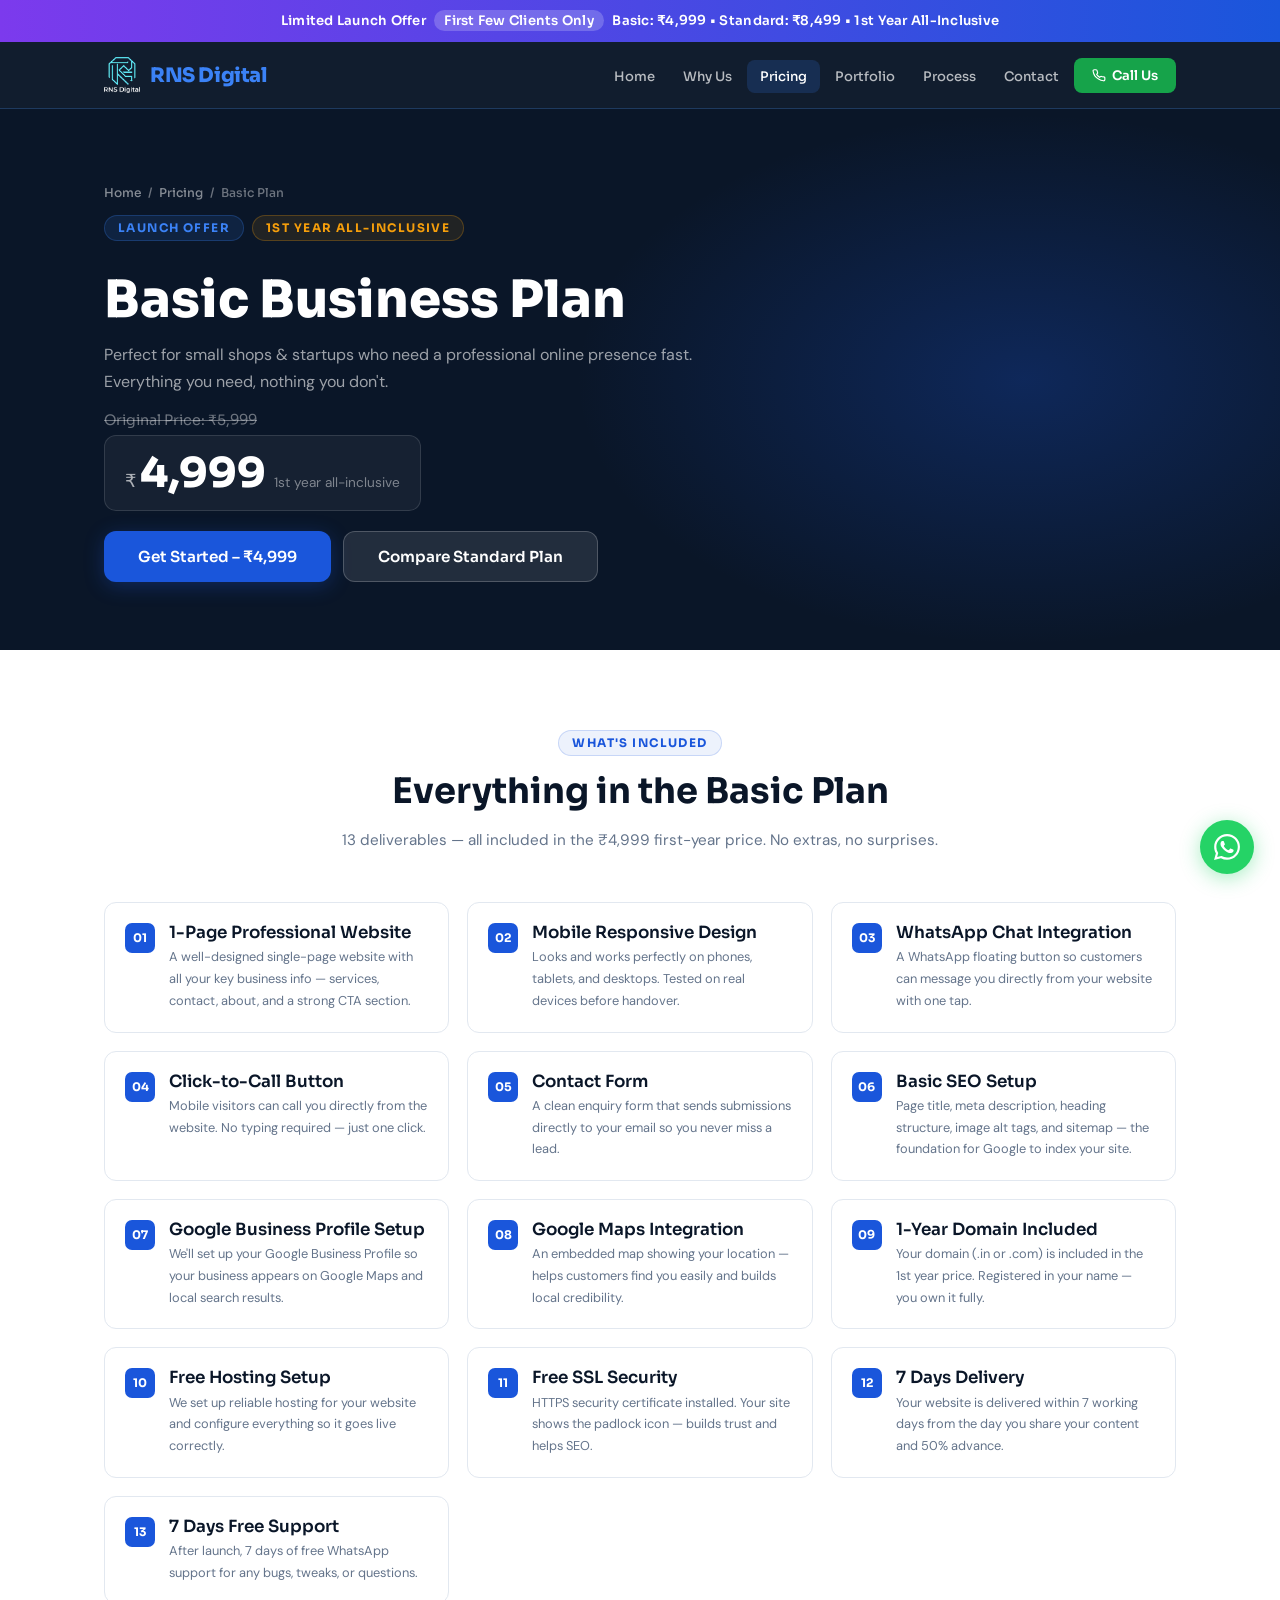
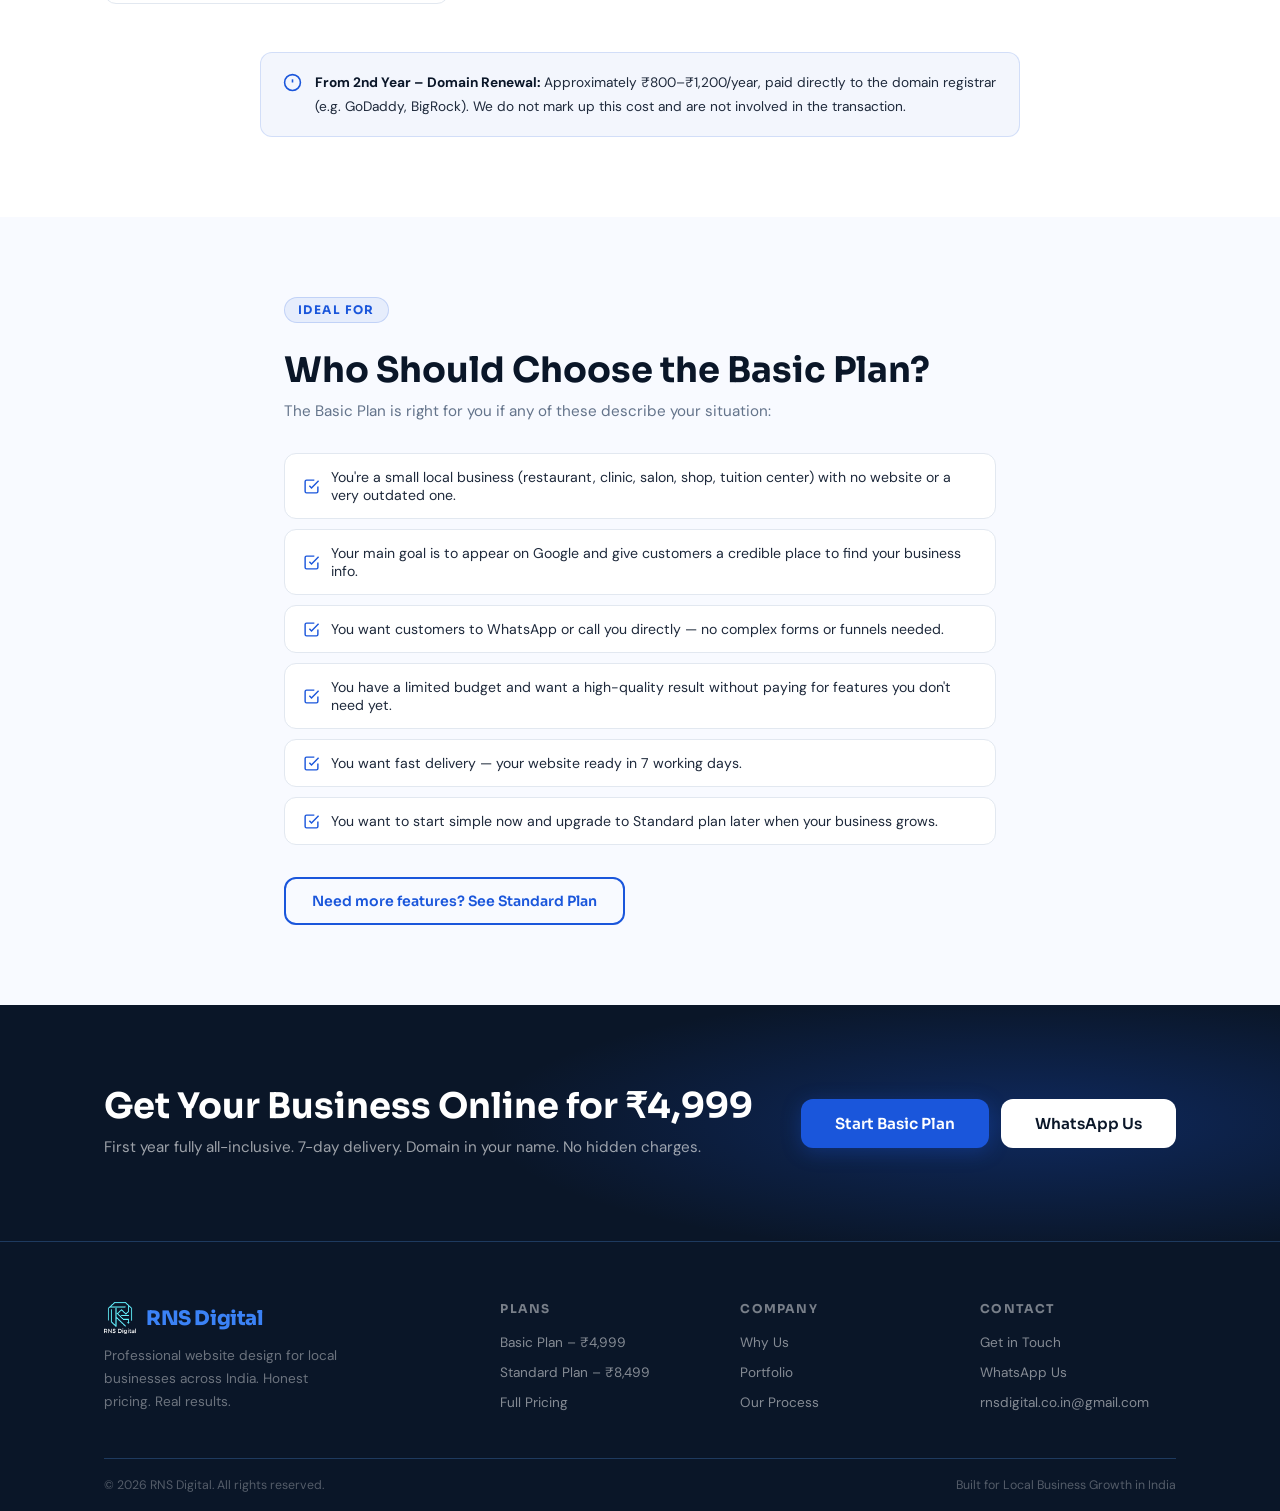
==== commit d78006d6: "fix: update copyright year to 2026" ====
--- a/basic.html
+++ b/basic.html
@@ -119,7 +119,7 @@
     <div class="footer-col"><h5>Company</h5><ul><li><a href="why-us.html">Why Us</a></li><li><a href="portfolio.html">Portfolio</a></li><li><a href="process.html">Our Process</a></li></ul></div>
     <div class="footer-col"><h5>Contact</h5><ul><li><a href="contact.html">Get in Touch</a></li><li><a href="https://wa.me/917550268805" target="_blank">WhatsApp Us</a></li><li><a href="mailto:rnsdigital.co.in@gmail.com">rnsdigital.co.in@gmail.com</a></li></ul></div>
   </div>
-  <div class="footer-bottom"><span>&copy; 2024 RNS Digital. All rights reserved.</span><span>Built for Local Business Growth in India</span></div>
+  <div class="footer-bottom"><span>&copy; 2026 RNS Digital. All rights reserved.</span><span>Built for Local Business Growth in India</span></div>
 </div></footer>
 
 <a href="https://wa.me/917550268805?text=Hi%2C%20I%27m%20interested%20in%20the%20Basic%20Plan." class="whatsapp-float" target="_blank" rel="noopener" aria-label="WhatsApp">
--- a/css/style.css
+++ b/css/style.css
@@ -258,5 +258,5 @@
 .form-success svg{width:52px;height:52px;stroke:var(--accent-2);fill:none;stroke-width:1.5;margin:0 auto 14px}
 
 @media(max-width:1024px){.hero-grid{grid-template-columns:1fr}.hero-visual{display:none}.process-grid{grid-template-columns:1fr 1fr;gap:36px}.process-grid::before{display:none}.footer-grid{grid-template-columns:1fr 1fr}}
-@media(max-width:768px){.nav-links{display:none}.nav-links.open{display:flex;flex-direction:column;position:absolute;top:66px;left:0;right:0;background:var(--navy);border-top:1px solid var(--border-dark);padding:14px 22px 22px;gap:2px}.nav-links.open a{width:100%;padding:10px 13px}.nav-toggle{display:flex}.pricing-grid{grid-template-columns:1fr}.pricing-card.featured{transform:scale(1)}.support-grid{grid-template-columns:1fr}.contact-grid{grid-template-columns:1fr}.form-row{grid-template-columns:1fr}.cta-inner{flex-direction:column;text-align:center}.section{padding:60px 0}.footer-grid{grid-template-columns:1fr 1fr;gap:28px}}
+@media(max-width:768px){.nav-links{display:none}.nav-links.open{display:flex;flex-direction:column;position:fixed;top:0;left:0;width:100vw;height:100vh;background:rgba(10,22,40,.99);backdrop-filter:blur(20px);gap:12px;z-index:998;justify-content:center;align-items:center;padding:40px}.nav-links.open a{width:100%;padding:16px 20px;font-size:1.1rem;text-align:center;border-bottom:1px solid rgba(255,255,255,.07)}.nav-links.open a:last-child{border-bottom:none}.nav-toggle{display:flex;z-index:1000}.nav-toggle{display:flex}.pricing-grid{grid-template-columns:1fr}.pricing-card.featured{transform:scale(1)}.support-grid{grid-template-columns:1fr}.contact-grid{grid-template-columns:1fr}.form-row{grid-template-columns:1fr}.cta-inner{flex-direction:column;text-align:center}.section{padding:60px 0}.footer-grid{grid-template-columns:1fr 1fr;gap:28px}}
 @media(max-width:480px){.hero{padding:64px 0 56px}.hero-actions{flex-direction:column;align-items:flex-start}.process-grid{grid-template-columns:1fr}.footer-grid{grid-template-columns:1fr}}
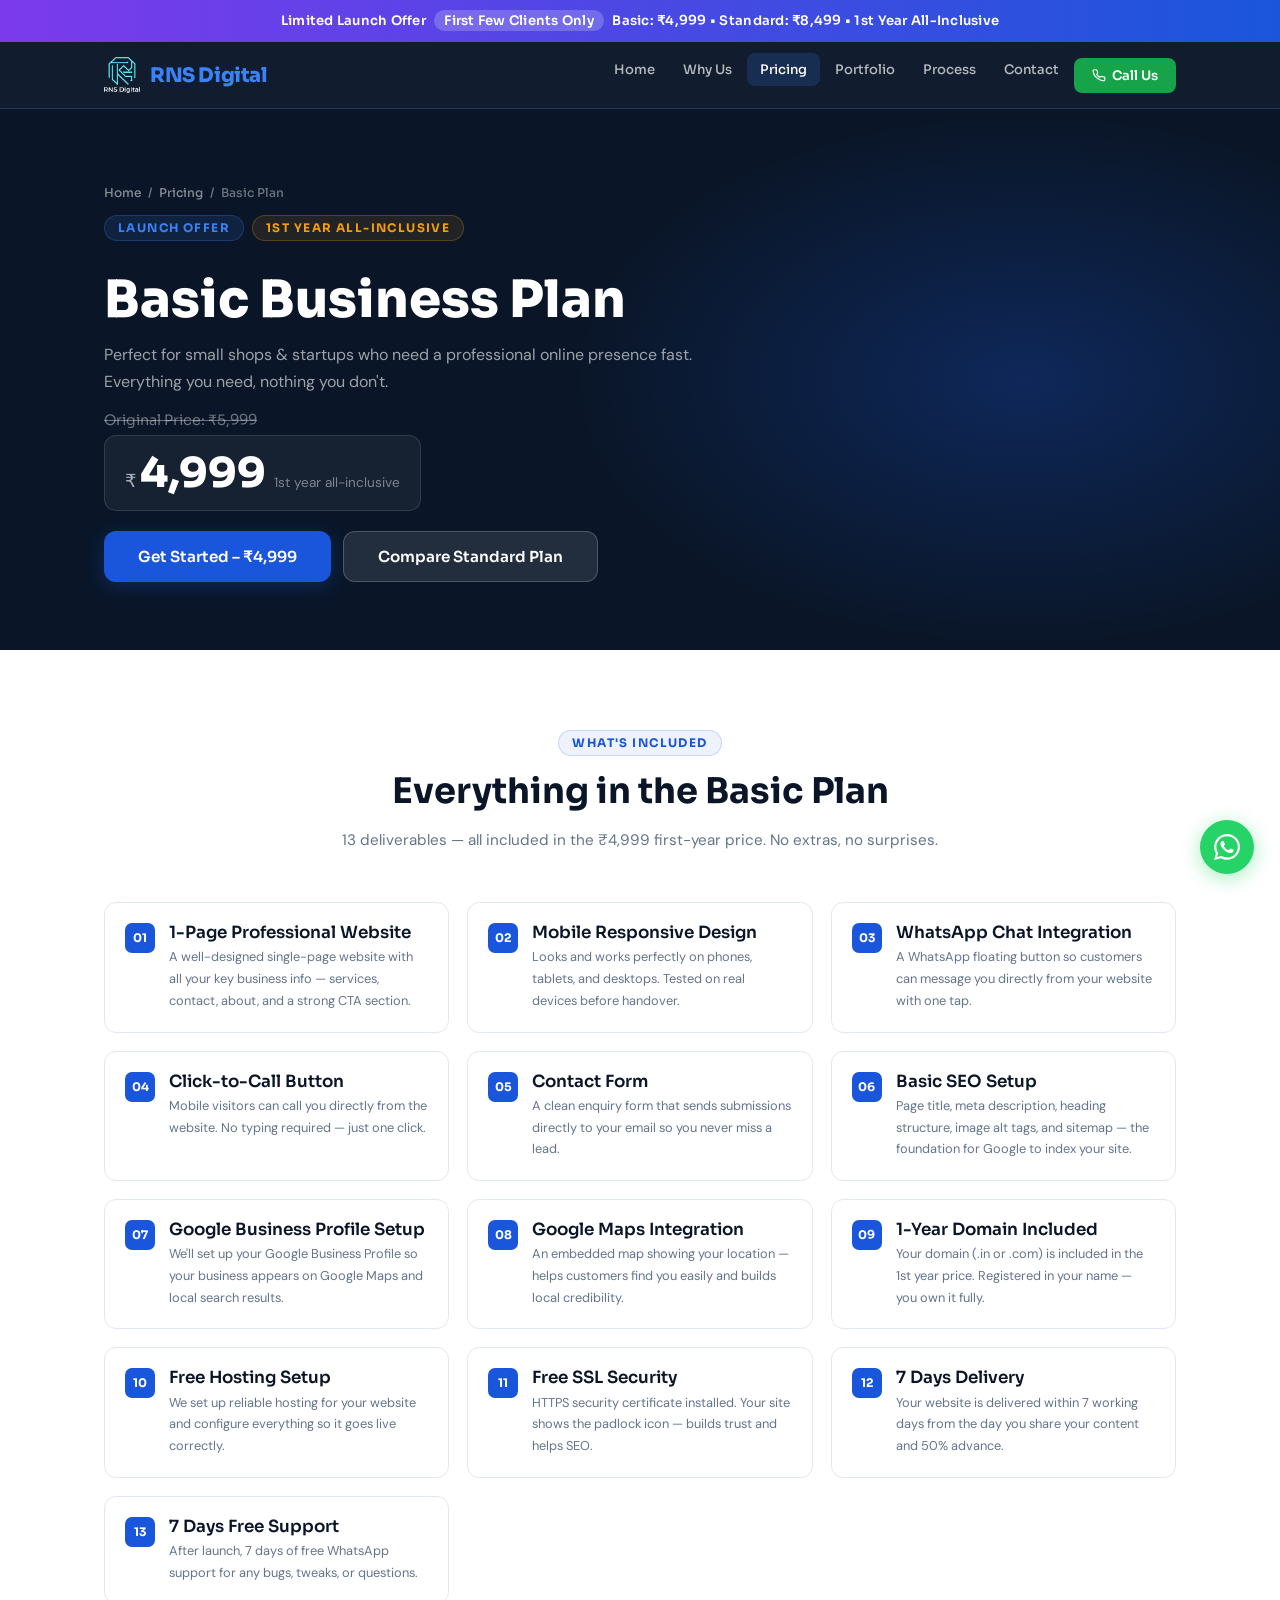
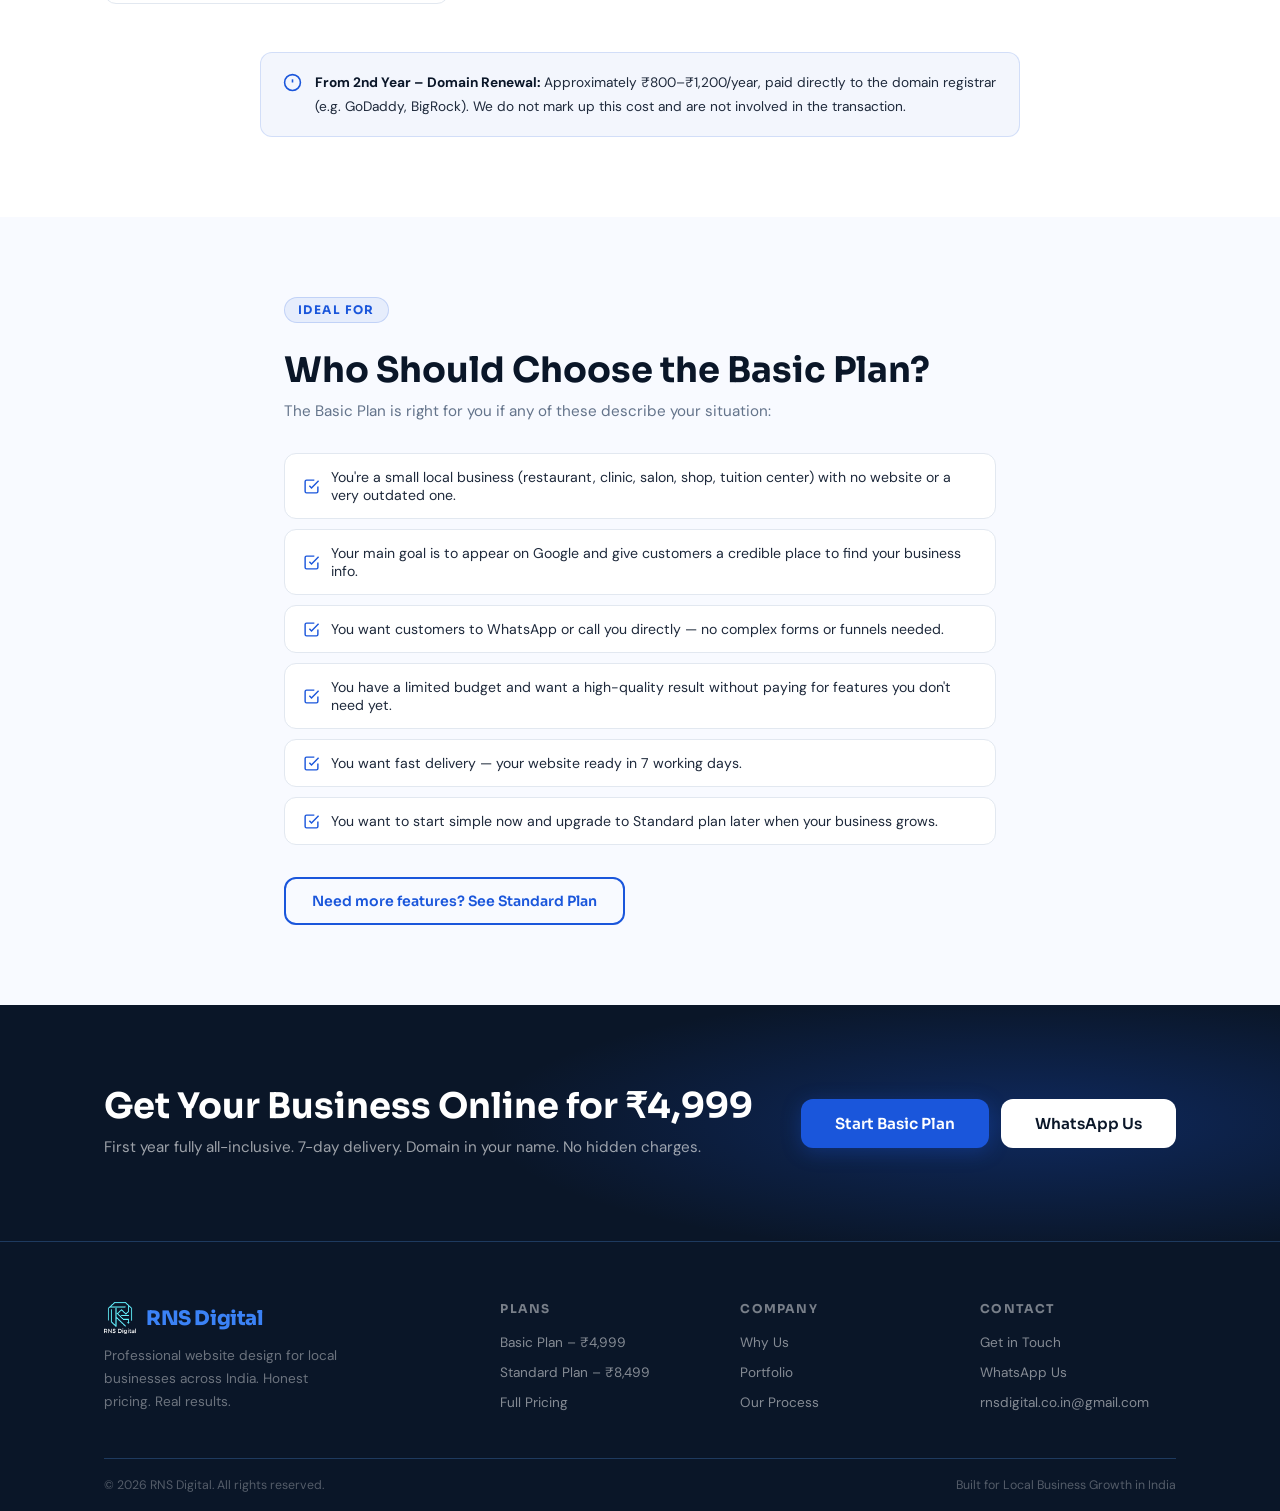
==== commit d9a53462: "fixed some operations" ====
--- a/basic.html
+++ b/basic.html
@@ -16,7 +16,7 @@
         <img src="images/logo.png" alt="RNS Digital Logo" class="nav-logo-img"/>
         <span>RNS <span class="logo-highlight">Digital</span></span>
       </a>
-      <ul class="nav-links">
+      <ul class="nav-links" style="align-items:flex-start;">
         <li><a href="index.html">Home</a></li><li><a href="why-us.html">Why Us</a></li><li><a href="pricing.html" class="active">Pricing</a></li><li><a href="portfolio.html">Portfolio</a></li><li><a href="process.html">Process</a></li><li><a href="contact.html">Contact</a></li>
         <li><a href="tel:+917550268805" class="nav-cta nav-call">
       <svg viewBox="0 0 24 24" fill="none" stroke="currentColor" stroke-width="2" width="14" height="14" style="flex-shrink:0"><path d="M22 16.92v3a2 2 0 0 1-2.18 2 19.79 19.79 0 0 1-8.63-3.07A19.5 19.5 0 0 1 4.9 13.5 19.79 19.79 0 0 1 1.86 5.18 2 2 0 0 1 3.83 3h3a2 2 0 0 1 2 1.72c.13.96.36 1.9.71 2.81a2 2 0 0 1-.45 2.11L8.09 10.91A16 16 0 0 0 13 15.82l1.27-.92a2 2 0 0 1 2.11-.45c.91.35 1.85.58 2.81.71A2 2 0 0 1 22 16.92z"/></svg>
--- a/css/style.css
+++ b/css/style.css
@@ -257,6 +257,38 @@
 .form-success{display:none;text-align:center;padding:36px}
 .form-success svg{width:52px;height:52px;stroke:var(--accent-2);fill:none;stroke-width:1.5;margin:0 auto 14px}
 
-@media(max-width:1024px){.hero-grid{grid-template-columns:1fr}.hero-visual{display:none}.process-grid{grid-template-columns:1fr 1fr;gap:36px}.process-grid::before{display:none}.footer-grid{grid-template-columns:1fr 1fr}}
-@media(max-width:768px){.nav-links{display:none}.nav-links.open{display:flex;flex-direction:column;position:fixed;top:0;left:0;width:100vw;height:100vh;background:rgba(10,22,40,.99);backdrop-filter:blur(20px);gap:12px;z-index:998;justify-content:center;align-items:center;padding:40px}.nav-links.open a{width:100%;padding:16px 20px;font-size:1.1rem;text-align:center;border-bottom:1px solid rgba(255,255,255,.07)}.nav-links.open a:last-child{border-bottom:none}.nav-toggle{display:flex;z-index:1000}.nav-toggle{display:flex}.pricing-grid{grid-template-columns:1fr}.pricing-card.featured{transform:scale(1)}.support-grid{grid-template-columns:1fr}.contact-grid{grid-template-columns:1fr}.form-row{grid-template-columns:1fr}.cta-inner{flex-direction:column;text-align:center}.section{padding:60px 0}.footer-grid{grid-template-columns:1fr 1fr;gap:28px}}
-@media(max-width:480px){.hero{padding:64px 0 56px}.hero-actions{flex-direction:column;align-items:flex-start}.process-grid{grid-template-columns:1fr}.footer-grid{grid-template-columns:1fr}}+/* RESPONSIVE */
+@media(max-width:1024px){
+  .hero-grid{grid-template-columns:1fr}
+  .hero-visual{display:none}
+  .process-grid{grid-template-columns:1fr 1fr;gap:36px}
+  .process-grid::before{display:none}
+  .footer-grid{grid-template-columns:1fr 1fr}
+}
+
+@media(max-width:768px){
+  .nav-links{display:none}
+  .nav-links.open{display:flex;flex-direction:column;position:fixed;top:0;left:0;width:75vw;max-width:280px;height:100vh;background:var(--navy);border-right:1px solid var(--border-dark);padding:80px 0 40px;z-index:998;gap:0;overflow-y:auto}
+  .nav-links.open a{width:100%;padding:16px 28px;font-size:1rem;font-weight:500;text-align:left;border-bottom:1px solid rgba(255,255,255,.06);font-family:var(--font-display)}
+  .nav-links.open a:hover{background:rgba(59,130,246,.12);color:var(--white)}
+  .nav-toggle{display:flex;z-index:1000}
+  .pricing-grid{grid-template-columns:1fr}
+  .pricing-card.featured{transform:scale(1)}
+  .support-grid{grid-template-columns:1fr}
+  .contact-grid{grid-template-columns:1fr}
+  .form-row{grid-template-columns:1fr}
+  .cta-inner{flex-direction:column;text-align:center}
+  .section{padding:60px 0}
+  .footer-grid{grid-template-columns:1fr 1fr;gap:28px}
+}
+
+@media(max-width:480px){
+  .hero{padding:64px 0 56px}
+  .hero-actions{flex-direction:column;align-items:flex-start}
+  .process-grid{grid-template-columns:1fr}
+  .footer-grid{grid-template-columns:1fr}
+}
+
+/* NAV OVERLAY */
+.nav-overlay{display:none;position:fixed;inset:0;background:rgba(0,0,0,.7);z-index:997;backdrop-filter:blur(3px)}
+.nav-overlay.open{display:block}
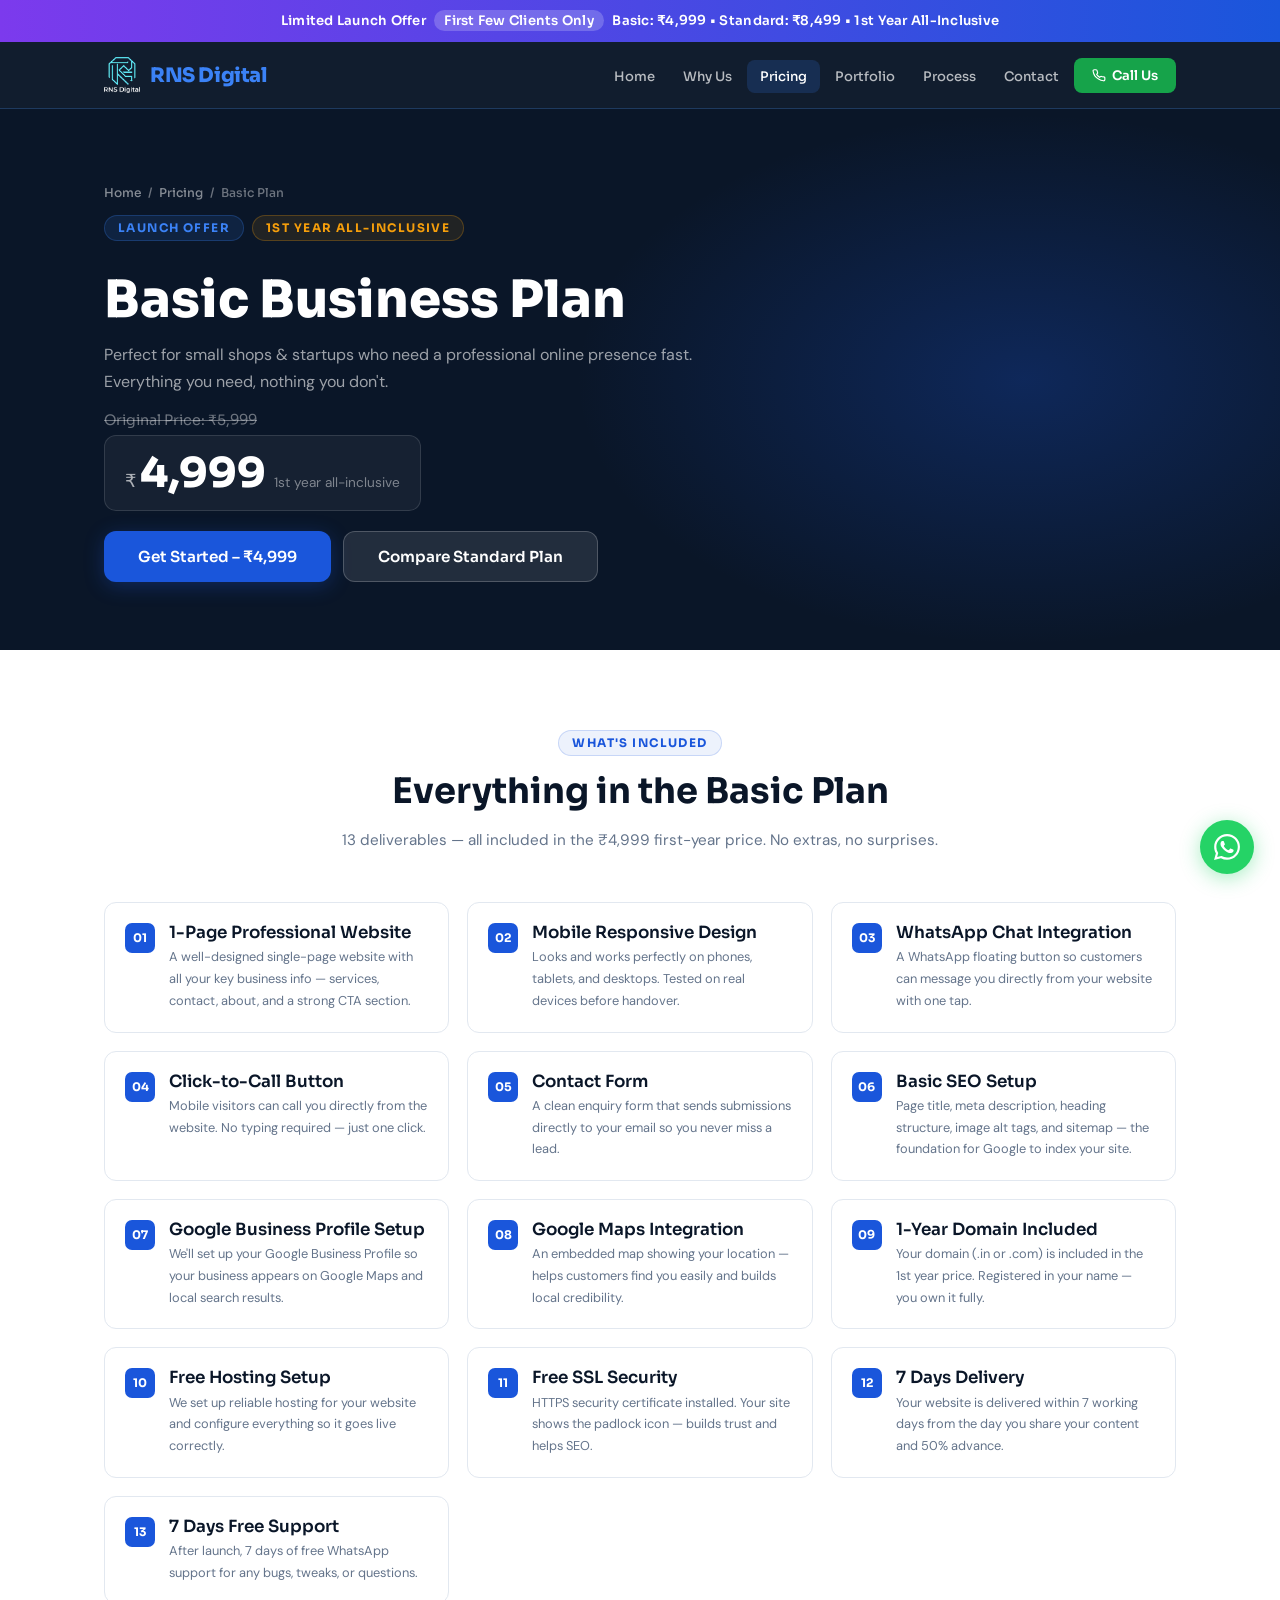
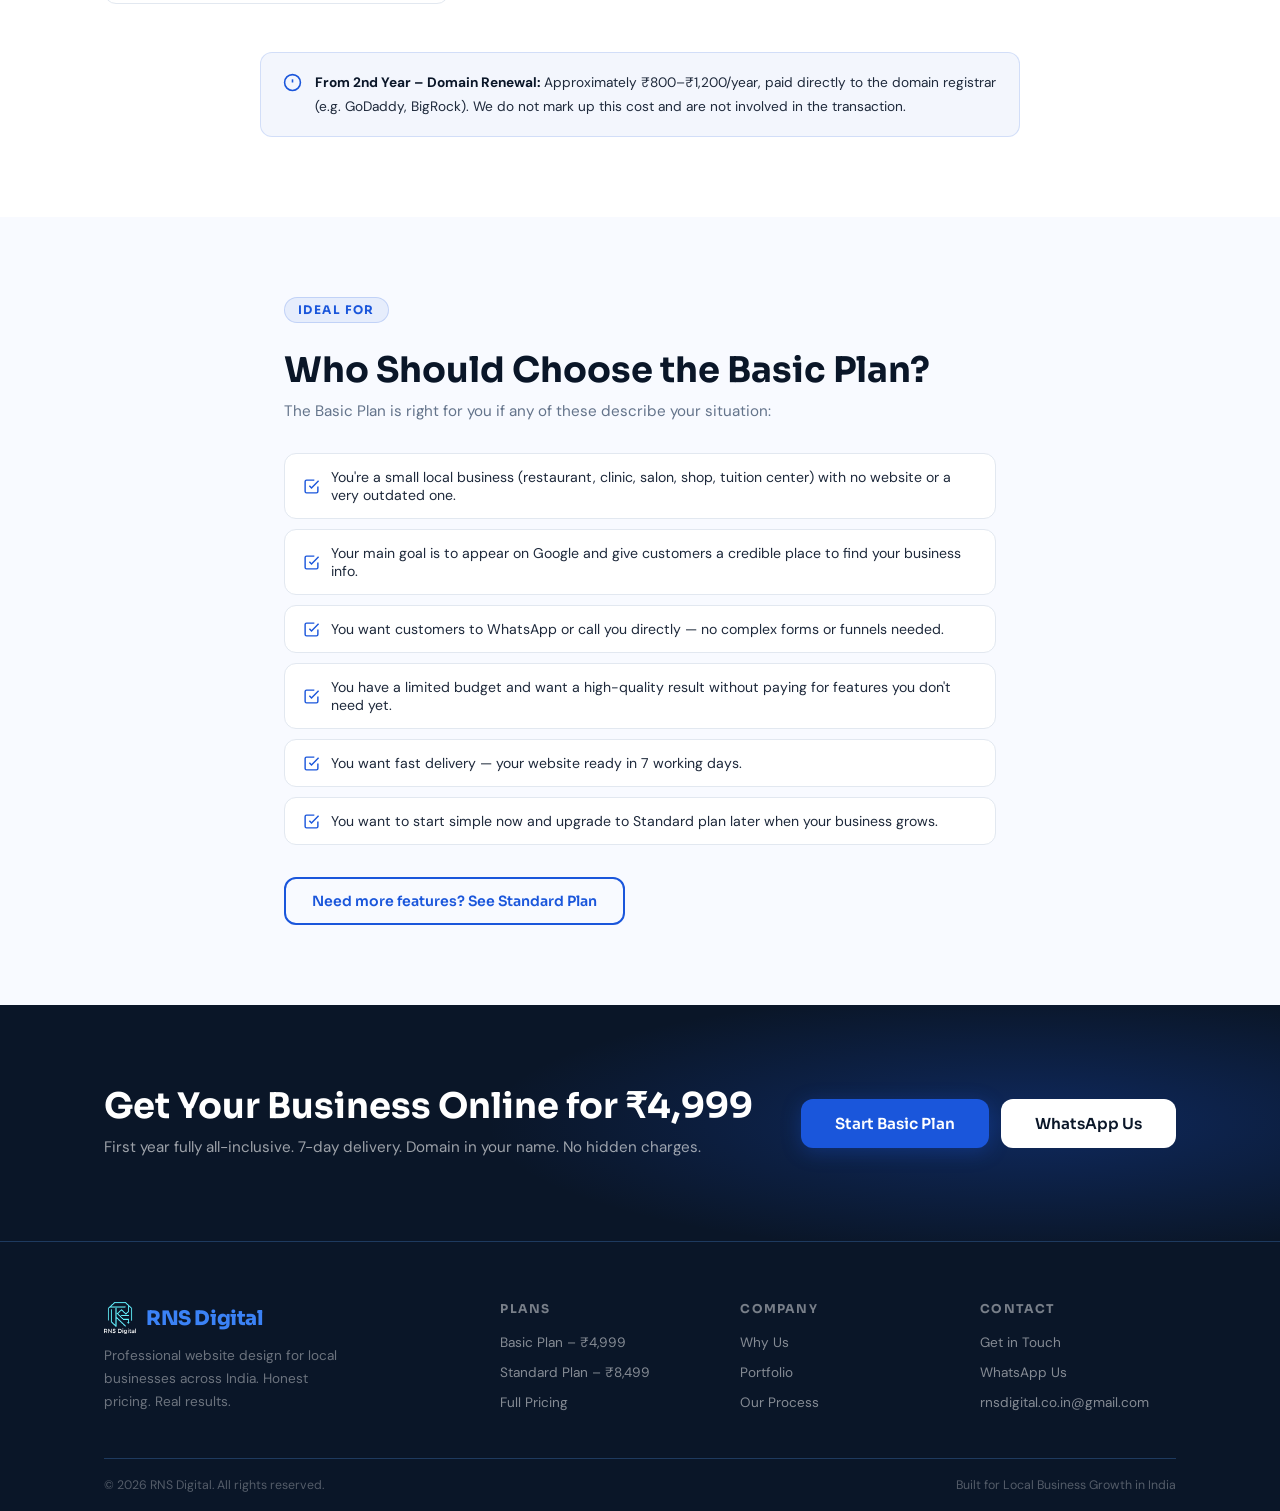
==== commit 717fdf7d: "Fix hamburger menu and nav bugs" ====
--- a/basic.html
+++ b/basic.html
@@ -16,7 +16,7 @@
         <img src="images/logo.png" alt="RNS Digital Logo" class="nav-logo-img"/>
         <span>RNS <span class="logo-highlight">Digital</span></span>
       </a>
-      <ul class="nav-links" style="align-items:flex-start;">
+      <ul class="nav-links" >
         <li><a href="index.html">Home</a></li><li><a href="why-us.html">Why Us</a></li><li><a href="pricing.html" class="active">Pricing</a></li><li><a href="portfolio.html">Portfolio</a></li><li><a href="process.html">Process</a></li><li><a href="contact.html">Contact</a></li>
         <li><a href="tel:+917550268805" class="nav-cta nav-call">
       <svg viewBox="0 0 24 24" fill="none" stroke="currentColor" stroke-width="2" width="14" height="14" style="flex-shrink:0"><path d="M22 16.92v3a2 2 0 0 1-2.18 2 19.79 19.79 0 0 1-8.63-3.07A19.5 19.5 0 0 1 4.9 13.5 19.79 19.79 0 0 1 1.86 5.18 2 2 0 0 1 3.83 3h3a2 2 0 0 1 2 1.72c.13.96.36 1.9.71 2.81a2 2 0 0 1-.45 2.11L8.09 10.91A16 16 0 0 0 13 15.82l1.27-.92a2 2 0 0 1 2.11-.45c.91.35 1.85.58 2.81.71A2 2 0 0 1 22 16.92z"/></svg>
--- a/css/style.css
+++ b/css/style.css
@@ -251,7 +251,7 @@
 /* UTILS */
 .text-center{text-align:center}.d-flex{display:flex}.align-center{align-items:center}.flex-wrap{flex-wrap:wrap}
 .mt-8{margin-top:8px}.mt-12{margin-top:12px}.mt-16{margin-top:16px}.mt-20{margin-top:20px}.mt-24{margin-top:24px}.mt-32{margin-top:32px}.mt-40{margin-top:40px}.mt-48{margin-top:48px}
-.mb-8{margin-bottom:8px}.mb-12{margin-bottom:12px}.mb-16{margin-bottom:16px}.mb-24{margin-bottom:24px}.mb-32{margin-bottom:32px}.mb-40{margin-bottom:40px}.mb-48{margin-bottom:48px}
+.mb-8{margin-bottom:8px}.mb-12{margin-bottom:12px}.mb-16{margin-bottom:16px}.mb-24{margin-bottom:24px}.mb-32{margin-bottom:32px}.mb-40{margin-bottom:40px}.mb-48{margin-bottom:48px}.mb-56{margin-bottom:56px}
 .max-640{max-width:640px;margin-left:auto;margin-right:auto}.max-760{max-width:760px;margin-left:auto;margin-right:auto}
 @keyframes fadeUp{from{opacity:0;transform:translateY(22px)}to{opacity:1;transform:translateY(0)}}
 .form-success{display:none;text-align:center;padding:36px}
@@ -291,4 +291,4 @@
 
 /* NAV OVERLAY */
 .nav-overlay{display:none;position:fixed;inset:0;background:rgba(0,0,0,.7);z-index:997;backdrop-filter:blur(3px)}
-.nav-overlay.open{display:block}+.nav-overlay.open{display:block}@media(min-width:769px){.nav-links{align-items:center!important}}
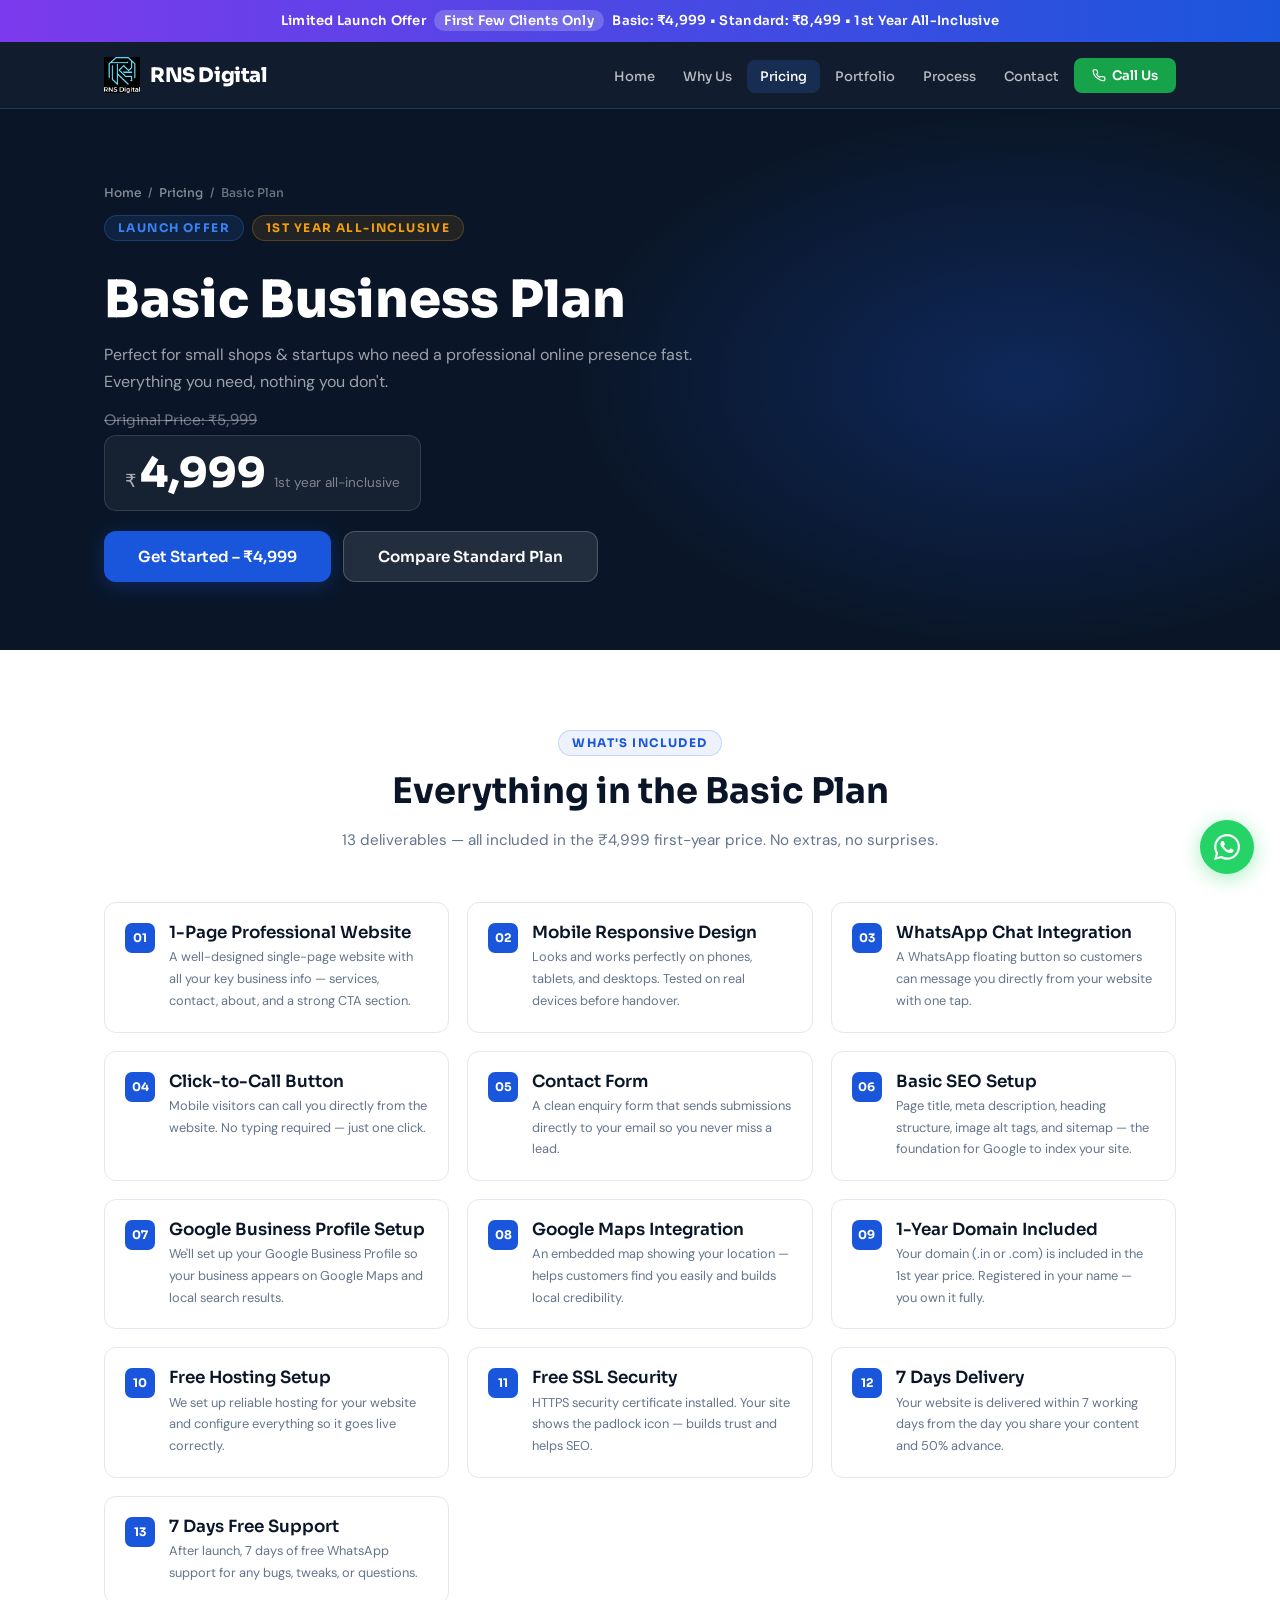
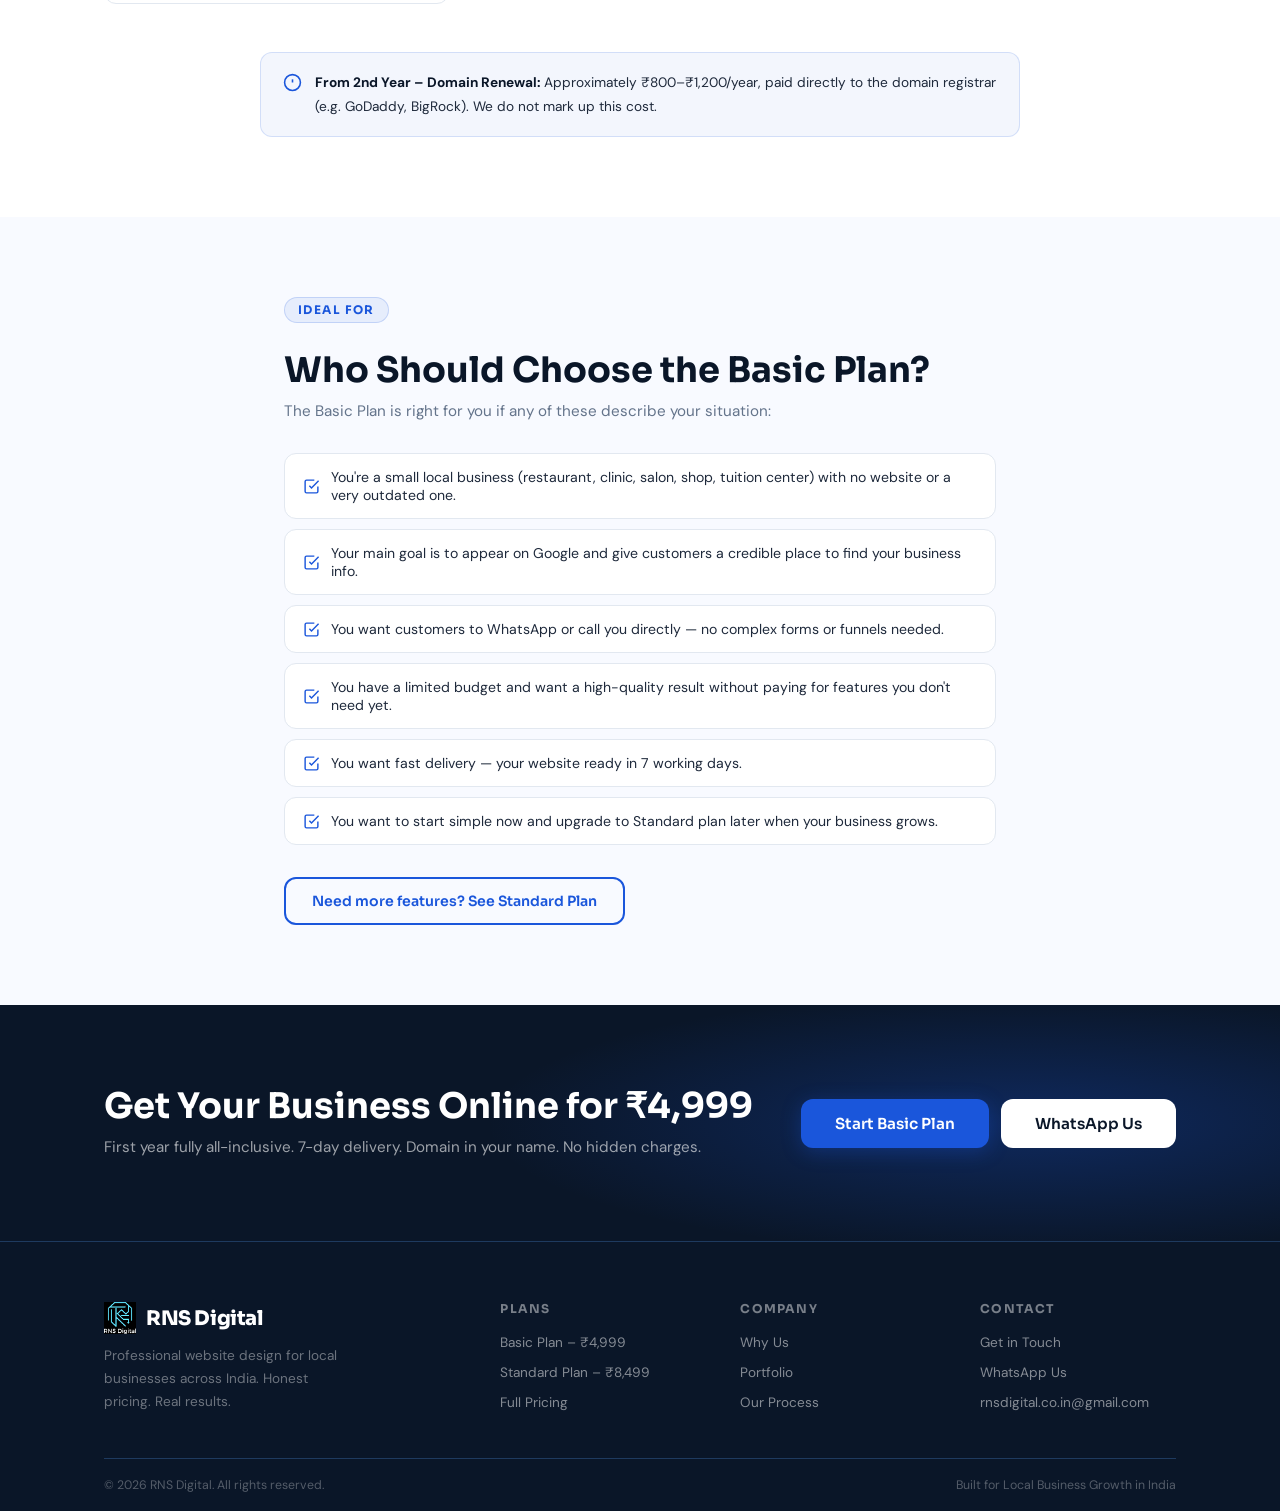
==== commit d64d6514: "Complete website" ====
--- a/basic.html
+++ b/basic.html
@@ -3,31 +3,34 @@
 <head>
   <meta charset="UTF-8"/><meta name="viewport" content="width=device-width, initial-scale=1.0"/>
   <meta name="description" content="RNS Digital Basic Plan – ₹4,999 launch offer. 1-page website, domain included, WhatsApp integration, SSL, Google Maps. 7-day delivery. 1st year all-inclusive."/>
+  <meta name="robots" content="index, follow"/>
+  <link rel="canonical" href="https://rnsdigital.co.in/basic.html"/>
   <title>Basic Plan – RNS Digital</title>
   <link rel="stylesheet" href="css/style.css"/>
 </head>
 <body>
-
 <div class="offer-banner"><p>Limited Launch Offer <span>First Few Clients Only</span> Basic: &#8377;4,999 &bull; Standard: &#8377;8,499 &bull; 1st Year All-Inclusive</p></div>
 <nav class="navbar">
-  <div class="container">
-    <div class="navbar-inner">
-      <a href="index.html" class="nav-logo">
-        <img src="images/logo.png" alt="RNS Digital Logo" class="nav-logo-img"/>
-        <span>RNS <span class="logo-highlight">Digital</span></span>
-      </a>
-      <ul class="nav-links" >
-        <li><a href="index.html">Home</a></li><li><a href="why-us.html">Why Us</a></li><li><a href="pricing.html" class="active">Pricing</a></li><li><a href="portfolio.html">Portfolio</a></li><li><a href="process.html">Process</a></li><li><a href="contact.html">Contact</a></li>
-        <li><a href="tel:+917550268805" class="nav-cta nav-call">
-      <svg viewBox="0 0 24 24" fill="none" stroke="currentColor" stroke-width="2" width="14" height="14" style="flex-shrink:0"><path d="M22 16.92v3a2 2 0 0 1-2.18 2 19.79 19.79 0 0 1-8.63-3.07A19.5 19.5 0 0 1 4.9 13.5 19.79 19.79 0 0 1 1.86 5.18 2 2 0 0 1 3.83 3h3a2 2 0 0 1 2 1.72c.13.96.36 1.9.71 2.81a2 2 0 0 1-.45 2.11L8.09 10.91A16 16 0 0 0 13 15.82l1.27-.92a2 2 0 0 1 2.11-.45c.91.35 1.85.58 2.81.71A2 2 0 0 1 22 16.92z"/></svg>
-      Call Us</a></li>
-      </ul>
-      <button class="nav-toggle" aria-label="Menu"><span></span><span></span><span></span></button>
-    </div>
-  </div>
+  <div class="container"><div class="navbar-inner">
+    <a href="index.html" class="nav-logo">
+      <img src="images/logo.png" alt="RNS Digital Logo" class="nav-logo-img"/>
+      <span>RNS <span class="logo-highlight">Digital</span></span>
+    </a>
+    <ul class="nav-links">
+      <li><a href="index.html">Home</a></li>
+      <li><a href="why-us.html">Why Us</a></li>
+      <li><a href="pricing.html" class="active">Pricing</a></li>
+      <li><a href="portfolio.html">Portfolio</a></li>
+      <li><a href="process.html">Process</a></li>
+      <li><a href="contact.html">Contact</a></li>
+      <li><a href="tel:+917550268805" class="nav-cta nav-call">
+        <svg viewBox="0 0 24 24" fill="none" stroke="currentColor" stroke-width="2" width="14" height="14" style="flex-shrink:0"><path d="M22 16.92v3a2 2 0 0 1-2.18 2 19.79 19.79 0 0 1-8.63-3.07A19.5 19.5 0 0 1 4.9 13.5 19.79 19.79 0 0 1 1.86 5.18 2 2 0 0 1 3.83 3h3a2 2 0 0 1 2 1.72c.13.96.36 1.9.71 2.81a2 2 0 0 1-.45 2.11L8.09 10.91A16 16 0 0 0 13 15.82l1.27-.92a2 2 0 0 1 2.11-.45c.91.35 1.85.58 2.81.71A2 2 0 0 1 22 16.92z"/></svg>
+        Call Us</a></li>
+    </ul>
+    <button class="nav-toggle" aria-label="Menu"><span></span><span></span><span></span></button>
+  </div></div>
 </nav>
 
-<!-- PLAN HERO -->
 <section class="plan-hero">
   <div class="container"><div class="plan-hero-content">
     <div class="breadcrumb"><a href="index.html">Home</a><span>/</span><a href="pricing.html">Pricing</a><span>/</span><span>Basic Plan</span></div>
@@ -39,9 +42,7 @@
     <p class="plan-hero-desc">Perfect for small shops &amp; startups who need a professional online presence fast. Everything you need, nothing you don't.</p>
     <div class="plan-orig-price">Original Price: &#8377;5,999</div>
     <div class="plan-price-hero">
-      <span class="r">&#8377;</span>
-      <span class="amt">4,999</span>
-      <span class="sfx">1st year all-inclusive</span>
+      <span class="r">&#8377;</span><span class="amt">4,999</span><span class="sfx">1st year all-inclusive</span>
     </div>
     <div style="display:flex;gap:12px;flex-wrap:wrap;">
       <a href="contact.html?plan=basic" class="btn btn-primary btn-lg">Get Started – &#8377;4,999</a>
@@ -50,7 +51,6 @@
   </div></div>
 </section>
 
-<!-- WHAT'S INCLUDED -->
 <section class="section" style="background:var(--white);">
   <div class="container">
     <div class="text-center mb-48">
@@ -75,12 +75,11 @@
     </div>
     <div class="notice-box mt-48 max-760" style="margin-left:auto;margin-right:auto;">
       <svg viewBox="0 0 24 24"><circle cx="12" cy="12" r="10"/><line x1="12" y1="8" x2="12" y2="12"/><line x1="12" y1="16" x2="12.01" y2="16"/></svg>
-      <p><strong>From 2nd Year – Domain Renewal:</strong> Approximately &#8377;800–&#8377;1,200/year, paid directly to the domain registrar (e.g. GoDaddy, BigRock). We do not mark up this cost and are not involved in the transaction.</p>
+      <p><strong>From 2nd Year – Domain Renewal:</strong> Approximately &#8377;800–&#8377;1,200/year, paid directly to the domain registrar (e.g. GoDaddy, BigRock). We do not mark up this cost.</p>
     </div>
   </div>
 </section>
 
-<!-- WHO IS IT FOR -->
 <section class="section" style="background:var(--off-white);">
   <div class="container max-760">
     <div class="section-label">Ideal For</div>
@@ -98,7 +97,6 @@
   </div>
 </section>
 
-<!-- CTA -->
 <section class="section cta-section">
   <div class="container"><div class="cta-inner">
     <div>
@@ -121,11 +119,7 @@
   </div>
   <div class="footer-bottom"><span>&copy; 2026 RNS Digital. All rights reserved.</span><span>Built for Local Business Growth in India</span></div>
 </div></footer>
-
-<a href="https://wa.me/917550268805?text=Hi%2C%20I%27m%20interested%20in%20the%20Basic%20Plan." class="whatsapp-float" target="_blank" rel="noopener" aria-label="WhatsApp">
-  <span class="wa-tooltip">Chat on WhatsApp</span>
-  <svg viewBox="0 0 24 24"><path d="M17.472 14.382c-.297-.149-1.758-.867-2.03-.967-.273-.099-.471-.148-.67.15-.197.297-.767.966-.94 1.164-.173.199-.347.223-.644.075-.297-.15-1.255-.463-2.39-1.475-.883-.788-1.48-1.761-1.653-2.059-.173-.297-.018-.458.13-.606.134-.133.298-.347.446-.52.149-.174.198-.298.298-.497.099-.198.05-.371-.025-.52-.075-.149-.669-1.612-.916-2.207-.242-.579-.487-.5-.669-.51-.173-.008-.371-.01-.57-.01-.198 0-.52.074-.792.372-.272.297-1.04 1.016-1.04 2.479 0 1.462 1.065 2.875 1.213 3.074.149.198 2.096 3.2 5.077 4.487.709.306 1.262.489 1.694.625.712.227 1.36.195 1.871.118.571-.085 1.758-.719 2.006-1.413.248-.694.248-1.289.173-1.413-.074-.124-.272-.198-.57-.347m-5.421 7.403h-.004a9.87 9.87 0 0 1-5.031-1.378l-.361-.214-3.741.982.998-3.648-.235-.374a9.86 9.86 0 0 1-1.51-5.26c.001-5.45 4.436-9.884 9.888-9.884 2.64 0 5.122 1.03 6.988 2.898a9.825 9.825 0 0 1 2.893 6.994c-.003 5.45-4.437 9.884-9.885 9.884m8.413-18.297A11.815 11.815 0 0 0 12.05 0C5.495 0 .16 5.335.157 11.892c0 2.096.547 4.142 1.588 5.945L.057 24l6.305-1.654a11.882 11.882 0 0 0 5.683 1.448h.005c6.554 0 11.89-5.335 11.893-11.893a11.821 11.821 0 0 0-3.48-8.413z"/></svg>
-</a>
+<a href="https://wa.me/917550268805?text=Hi%2C%20I%27m%20interested%20in%20the%20Basic%20Plan." class="whatsapp-float" target="_blank" rel="noopener" aria-label="WhatsApp"><span class="wa-tooltip">Chat on WhatsApp</span><svg viewBox="0 0 24 24"><path d="M17.472 14.382c-.297-.149-1.758-.867-2.03-.967-.273-.099-.471-.148-.67.15-.197.297-.767.966-.94 1.164-.173.199-.347.223-.644.075-.297-.15-1.255-.463-2.39-1.475-.883-.788-1.48-1.761-1.653-2.059-.173-.297-.018-.458.13-.606.134-.133.298-.347.446-.52.149-.174.198-.298.298-.497.099-.198.05-.371-.025-.52-.075-.149-.669-1.612-.916-2.207-.242-.579-.487-.5-.669-.51-.173-.008-.371-.01-.57-.01-.198 0-.52.074-.792.372-.272.297-1.04 1.016-1.04 2.479 0 1.462 1.065 2.875 1.213 3.074.149.198 2.096 3.2 5.077 4.487.709.306 1.262.489 1.694.625.712.227 1.36.195 1.871.118.571-.085 1.758-.719 2.006-1.413.248-.694.248-1.289.173-1.413-.074-.124-.272-.198-.57-.347m-5.421 7.403h-.004a9.87 9.87 0 0 1-5.031-1.378l-.361-.214-3.741.982.998-3.648-.235-.374a9.86 9.86 0 0 1-1.51-5.26c.001-5.45 4.436-9.884 9.888-9.884 2.64 0 5.122 1.03 6.988 2.898a9.825 9.825 0 0 1 2.893 6.994c-.003 5.45-4.437 9.884-9.885 9.884m8.413-18.297A11.815 11.815 0 0 0 12.05 0C5.495 0 .16 5.335.157 11.892c0 2.096.547 4.142 1.588 5.945L.057 24l6.305-1.654a11.882 11.882 0 0 0 5.683 1.448h.005c6.554 0 11.89-5.335 11.893-11.893a11.821 11.821 0 0 0-3.48-8.413z"/></svg></a>
 <script src="js/script.js"></script>
 </body>
 </html>
--- a/css/style.css
+++ b/css/style.css
@@ -29,7 +29,7 @@
 .navbar{position:sticky;top:0;z-index:1000;background:rgba(10,22,40,.97);backdrop-filter:blur(16px);border-bottom:1px solid var(--border-dark)}
 .navbar-inner{display:flex;align-items:center;justify-content:space-between;height:66px;gap:20px}
 .nav-logo{font-family:var(--font-display);font-size:1.25rem;font-weight:800;color:var(--white);letter-spacing:-.4px;display:flex;align-items:center;gap:10px;text-decoration:none}
-.nav-logo span{color:var(--blue-glow)}
+.nav-logo span{color:var(--white)}
 .nav-logo-img{width:36px;height:36px;object-fit:contain;filter:brightness(1.1);flex-shrink:0}
 .logo-highlight{color:var(--blue-glow)}
 .footer-logo .nav-logo-img{width:32px;height:32px}
@@ -146,19 +146,197 @@
 .why-icon.blue{background:rgba(26,86,219,.08);color:var(--blue)}.why-icon.green{background:rgba(16,185,129,.08);color:var(--accent-2)}.why-icon.amber{background:rgba(245,158,11,.08);color:var(--accent)}
 .why-card p{font-size:.85rem}
 
-/* PORTFOLIO */
-.portfolio-grid{display:grid;grid-template-columns:repeat(auto-fit,minmax(290px,1fr));gap:22px}
-.portfolio-card{background:var(--white);border:1px solid var(--border);border-radius:var(--radius-lg);overflow:hidden;transition:var(--transition)}
-.portfolio-card:hover{transform:translateY(-4px);box-shadow:var(--shadow-lg)}
+/* ═══════════════════════════════════════════════════════════════
+   PORTFOLIO — Improved cards with screenshot support
+═══════════════════════════════════════════════════════════════ */
+
+/* Grid */
+.portfolio-grid{display:grid;grid-template-columns:repeat(auto-fill,minmax(300px,1fr));gap:24px}
+
+/* Card shell */
+.portfolio-card{
+  background:var(--white);
+  border:1px solid var(--border);
+  border-radius:var(--radius-lg);
+  overflow:hidden;
+  transition:var(--transition);
+  display:flex;
+  flex-direction:column;
+}
+.portfolio-card:hover{transform:translateY(-5px);box-shadow:var(--shadow-lg);border-color:rgba(26,86,219,.25)}
 .portfolio-card.featured-p{border-color:var(--blue);box-shadow:0 0 0 1px var(--blue),var(--shadow-md)}
-.port-thumb{height:170px;display:flex;align-items:center;justify-content:center;position:relative;overflow:hidden}
-.demo-label{position:absolute;top:10px;left:10px;background:rgba(10,22,40,.78);color:rgba(255,255,255,.9);font-family:var(--font-display);font-size:.64rem;font-weight:700;letter-spacing:.06em;text-transform:uppercase;padding:3px 9px;border-radius:20px}
-.port-info{padding:18px 20px}
+.portfolio-card.featured-p:hover{box-shadow:0 0 0 1px var(--blue),var(--shadow-lg)}
+
+/* ── Screenshot thumbnail ── */
+.port-thumb{
+  position:relative;
+  overflow:hidden;
+  aspect-ratio:16/10;
+  background:var(--navy);
+  display:block;
+}
+.port-thumb img{
+  width:100%;
+  height:100%;
+  object-fit:cover;
+  object-position:top center;
+  transition:transform 0.5s ease;
+  display:block;
+}
+.portfolio-card:hover .port-thumb img{transform:scale(1.04)}
+
+/* Gradient fallback backgrounds (shown when no image / image fails) */
+.port-thumb.thumb-restaurant{background:linear-gradient(135deg,#1a1a2e,#16213e)}
+.port-thumb.thumb-dental    {background:linear-gradient(135deg,#0f3460,#1a6fa3)}
+.port-thumb.thumb-boutique  {background:linear-gradient(135deg,#2d1b4e,#6b3fa0)}
+.port-thumb.thumb-gym       {background:linear-gradient(135deg,#1a0a00,#8B2500)}
+.port-thumb.thumb-tuition   {background:linear-gradient(135deg,#003220,#006940)}
+.port-thumb.thumb-realestate{background:linear-gradient(135deg,#0A1628,#1A56DB)}
+
+/* Fallback label shown when no real screenshot */
+.thumb-label{
+  position:absolute;
+  bottom:50%;
+  left:50%;
+  transform:translate(-50%,50%);
+  font-family:var(--font-display);
+  font-size:.9rem;
+  font-weight:700;
+  color:rgba(255,255,255,.5);
+  text-align:center;
+  pointer-events:none;
+  white-space:nowrap;
+}
+/* Hide fallback label when real image is loaded */
+.port-thumb img + .thumb-label{display:none}
+
+/* "Sample Project" label (top-left) — replaces old "DEMO PROJECT" */
+.port-sample-label{
+  position:absolute;
+  top:10px;
+  left:10px;
+  background:rgba(10,22,40,.72);
+  color:rgba(255,255,255,.88);
+  font-family:var(--font-display);
+  font-size:.62rem;
+  font-weight:700;
+  letter-spacing:.06em;
+  text-transform:uppercase;
+  padding:3px 9px;
+  border-radius:20px;
+  backdrop-filter:blur(4px);
+  z-index:2;
+}
+
+/* Hover overlay with "View Demo" button */
+.port-thumb-overlay{
+  position:absolute;
+  inset:0;
+  background:rgba(10,22,40,.55);
+  display:flex;
+  align-items:center;
+  justify-content:center;
+  opacity:0;
+  transition:opacity 0.3s ease;
+  z-index:3;
+}
+.portfolio-card:hover .port-thumb-overlay{opacity:1}
+.port-thumb-overlay-btn{
+  display:inline-flex;
+  align-items:center;
+  gap:6px;
+  background:var(--white);
+  color:var(--navy);
+  font-family:var(--font-display);
+  font-size:.8rem;
+  font-weight:700;
+  padding:9px 18px;
+  border-radius:8px;
+  transition:var(--transition);
+}
+.port-thumb-overlay-btn:hover{background:var(--blue);color:var(--white)}
+
+/* Featured ribbon */
+.port-ribbon{
+  position:absolute;
+  top:14px;
+  right:-28px;
+  background:var(--blue);
+  color:var(--white);
+  font-family:var(--font-display);
+  font-size:.65rem;
+  font-weight:700;
+  letter-spacing:.08em;
+  text-transform:uppercase;
+  padding:5px 36px;
+  transform:rotate(45deg);
+  z-index:4;
+}
+
+/* ── Card body ── */
+.port-info{padding:18px 20px 20px;flex:1;display:flex;flex-direction:column}
 .port-info h4{margin-bottom:5px;font-size:1rem}
-.port-info p{font-size:.8rem;margin-bottom:12px}
-.port-tags{display:flex;gap:5px;flex-wrap:wrap}
-.thumb-restaurant{background:linear-gradient(135deg,#1a1a2e,#16213e)}.thumb-dental{background:linear-gradient(135deg,#0f3460,#1a6fa3)}.thumb-boutique{background:linear-gradient(135deg,#2d1b4e,#6b3fa0)}.thumb-gym{background:linear-gradient(135deg,#1a0a00,#8B2500)}.thumb-tuition{background:linear-gradient(135deg,#003220,#006940)}.thumb-realestate{background:linear-gradient(135deg,#0A1628,#1A56DB)}
-.thumb-label{font-family:var(--font-display);font-size:.85rem;font-weight:700;color:rgba(255,255,255,.55);text-align:center}
+.port-info p{font-size:.82rem;margin-bottom:12px;flex:1}
+
+/* Category badge row */
+.port-category{
+  display:inline-flex;
+  align-items:center;
+  gap:5px;
+  font-family:var(--font-display);
+  font-size:.7rem;
+  font-weight:700;
+  letter-spacing:.08em;
+  text-transform:uppercase;
+  padding:3px 10px;
+  border-radius:20px;
+  margin-bottom:10px;
+  width:fit-content;
+}
+.cat-food     {background:rgba(245,158,11,.10);color:#d97706;border:1px solid rgba(245,158,11,.25)}
+.cat-health   {background:rgba(26,86,219,.08); color:var(--blue);border:1px solid rgba(26,86,219,.2)}
+.cat-realty   {background:rgba(59,130,246,.10);color:#1d4ed8;border:1px solid rgba(59,130,246,.25)}
+.cat-fitness  {background:rgba(10,22,40,.06);  color:var(--navy);border:1px solid rgba(10,22,40,.12)}
+.cat-education{background:rgba(16,185,129,.08);color:#047857;border:1px solid rgba(16,185,129,.2)}
+.cat-fashion  {background:rgba(139,92,246,.08);color:#7c3aed;border:1px solid rgba(139,92,246,.2)}
+
+/* CTA button inside card */
+.port-demo-btn{
+  display:inline-flex;
+  align-items:center;
+  gap:6px;
+  margin-top:12px;
+  font-size:.78rem;
+  font-weight:700;
+  color:var(--blue);
+  border:1.5px solid rgba(26,86,219,.25);
+  padding:7px 14px;
+  border-radius:8px;
+  transition:var(--transition);
+  background:rgba(26,86,219,.04);
+  align-self:flex-start;
+}
+.port-demo-btn:hover{background:var(--blue);color:var(--white);border-color:var(--blue);transform:translateY(-2px)}
+.port-demo-btn svg{width:11px;height:11px;transition:transform .2s}
+.port-demo-btn:hover svg{transform:translateX(2px)}
+
+.port-demo-btn-soon{
+  display:inline-flex;
+  align-items:center;
+  gap:6px;
+  margin-top:12px;
+  font-size:.78rem;
+  font-weight:600;
+  color:#94a3b8;
+  border:1.5px solid var(--border);
+  padding:7px 14px;
+  border-radius:8px;
+  cursor:default;
+  background:var(--off-white);
+  align-self:flex-start;
+}
+
+/* ═══════════════════════════════════════════════════════════════ */
 
 /* PROCESS */
 .process-grid{display:grid;grid-template-columns:repeat(4,1fr);gap:0;position:relative}
@@ -257,6 +435,26 @@
 .form-success{display:none;text-align:center;padding:36px}
 .form-success svg{width:52px;height:52px;stroke:var(--accent-2);fill:none;stroke-width:1.5;margin:0 auto 14px}
 
+/* FAQ */
+.faq-list{display:flex;flex-direction:column}
+.faq-item{border-bottom:1px solid var(--border);padding:18px 0}
+.faq-item:first-child{border-top:1px solid var(--border)}
+.faq-q{font-family:var(--font-display);font-size:.93rem;font-weight:600;color:var(--navy);cursor:pointer;display:flex;justify-content:space-between;align-items:center;gap:12px}
+.faq-q svg{width:15px;height:15px;stroke:var(--text-muted);flex-shrink:0;transition:var(--transition)}
+.faq-a{font-size:.86rem;color:var(--text-muted);margin-top:10px;display:none;line-height:1.7}
+.faq-item.open .faq-q svg{transform:rotate(45deg)}
+.faq-item.open .faq-a{display:block}
+
+/* STANDARD PLAN */
+.std-highlight{background:linear-gradient(135deg,rgba(26,86,219,.06),rgba(59,130,246,.03));border:1.5px solid rgba(26,86,219,.18);border-radius:var(--radius-lg);padding:32px}
+.industries-grid{display:grid;grid-template-columns:repeat(auto-fit,minmax(190px,1fr));gap:12px}
+.industry-card{background:var(--white);border:1px solid var(--border);border-radius:var(--radius);padding:18px;display:flex;align-items:center;gap:12px;transition:var(--transition)}
+.industry-card:hover{border-color:rgba(26,86,219,.3);transform:translateY(-2px)}
+.industry-card.hl{border-color:var(--blue);background:rgba(26,86,219,.03)}
+.industry-icon{width:38px;height:38px;background:rgba(26,86,219,.07);border-radius:9px;display:flex;align-items:center;justify-content:center;flex-shrink:0}
+.industry-icon svg{width:18px;height:18px;stroke:var(--blue);fill:none;stroke-width:1.75}
+.industry-card span{font-family:var(--font-display);font-size:.84rem;font-weight:600;color:var(--navy)}
+
 /* RESPONSIVE */
 @media(max-width:1024px){
   .hero-grid{grid-template-columns:1fr}
@@ -268,9 +466,18 @@
 
 @media(max-width:768px){
   .nav-links{display:none}
-  .nav-links.open{display:flex;flex-direction:column;position:fixed;top:0;left:0;width:75vw;max-width:280px;height:100vh;background:var(--navy);border-right:1px solid var(--border-dark);padding:80px 0 40px;z-index:998;gap:0;overflow-y:auto}
-  .nav-links.open a{width:100%;padding:16px 28px;font-size:1rem;font-weight:500;text-align:left;border-bottom:1px solid rgba(255,255,255,.06);font-family:var(--font-display)}
+  .nav-links.open{
+    display:flex;flex-direction:column;
+    position:fixed;top:0;left:0;
+    width:75vw;max-width:280px;height:100vh;
+    background:var(--navy);border-right:1px solid var(--border-dark);
+    padding:80px 0 40px;z-index:998;gap:0;overflow-y:auto;
+  }
+  .nav-links.open li{width:100%;display:block}
+  .nav-links.open a{display:block;width:100%;padding:16px 28px;font-size:1rem;font-weight:500;text-align:left;border-bottom:1px solid rgba(255,255,255,.08);font-family:var(--font-display);color:rgba(255,255,255,.75);background:transparent;border-radius:0}
   .nav-links.open a:hover{background:rgba(59,130,246,.12);color:var(--white)}
+  .nav-links.open a.active{background:rgba(59,130,246,.2);color:var(--white);border-left:3px solid var(--blue-glow)}
+  .nav-links.open .nav-call,.nav-links.open .nav-cta{display:flex!important;align-items:center!important;justify-content:center!important;width:calc(100% - 40px)!important;margin:20px auto 0!important;padding:14px 20px!important;border-radius:10px!important;border-bottom:none!important;border-left:none!important;font-size:.95rem!important}
   .nav-toggle{display:flex;z-index:1000}
   .pricing-grid{grid-template-columns:1fr}
   .pricing-card.featured{transform:scale(1)}
@@ -280,6 +487,7 @@
   .cta-inner{flex-direction:column;text-align:center}
   .section{padding:60px 0}
   .footer-grid{grid-template-columns:1fr 1fr;gap:28px}
+  .portfolio-grid{grid-template-columns:1fr}
 }
 
 @media(max-width:480px){
@@ -291,4 +499,32 @@
 
 /* NAV OVERLAY */
 .nav-overlay{display:none;position:fixed;inset:0;background:rgba(0,0,0,.7);z-index:997;backdrop-filter:blur(3px)}
-.nav-overlay.open{display:block}@media(min-width:769px){.nav-links{align-items:center!important}}+.nav-overlay.open{display:block}
+
+@media(min-width:769px){
+  .nav-links{align-items:center!important}
+}
+
+/* PORTFOLIO FILTER BUTTONS */
+.filter-btn {
+  padding: 7px 16px;
+  border: 1.5px solid var(--border);
+  border-radius: 50px;
+  background: transparent;
+  color: var(--text-muted);
+  font-family: var(--font-display);
+  font-size: .78rem;
+  font-weight: 600;
+  cursor: pointer;
+  transition: var(--transition);
+}
+.filter-btn:hover {
+  border-color: var(--blue);
+  color: var(--blue);
+  background: rgba(26,86,219,.05);
+}
+.filter-btn.active {
+  background: var(--blue);
+  border-color: var(--blue);
+  color: var(--white);
+}
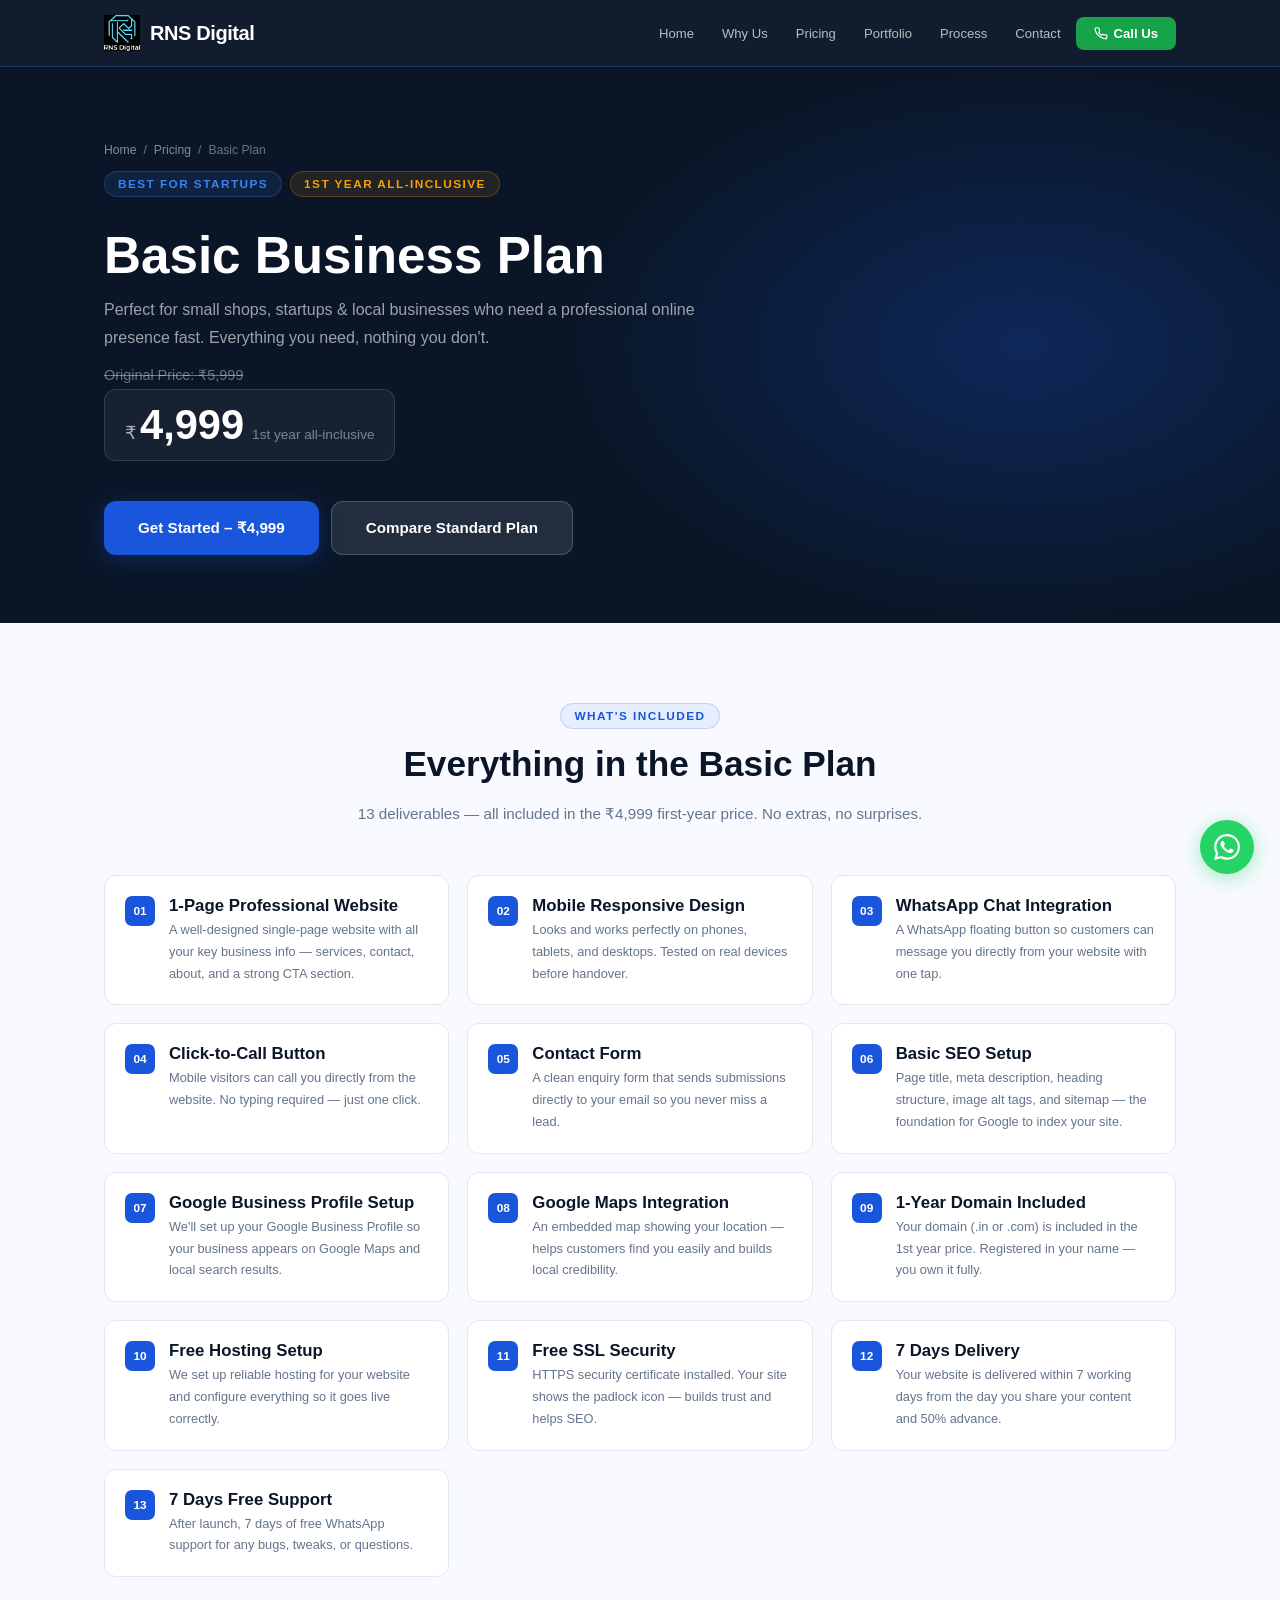
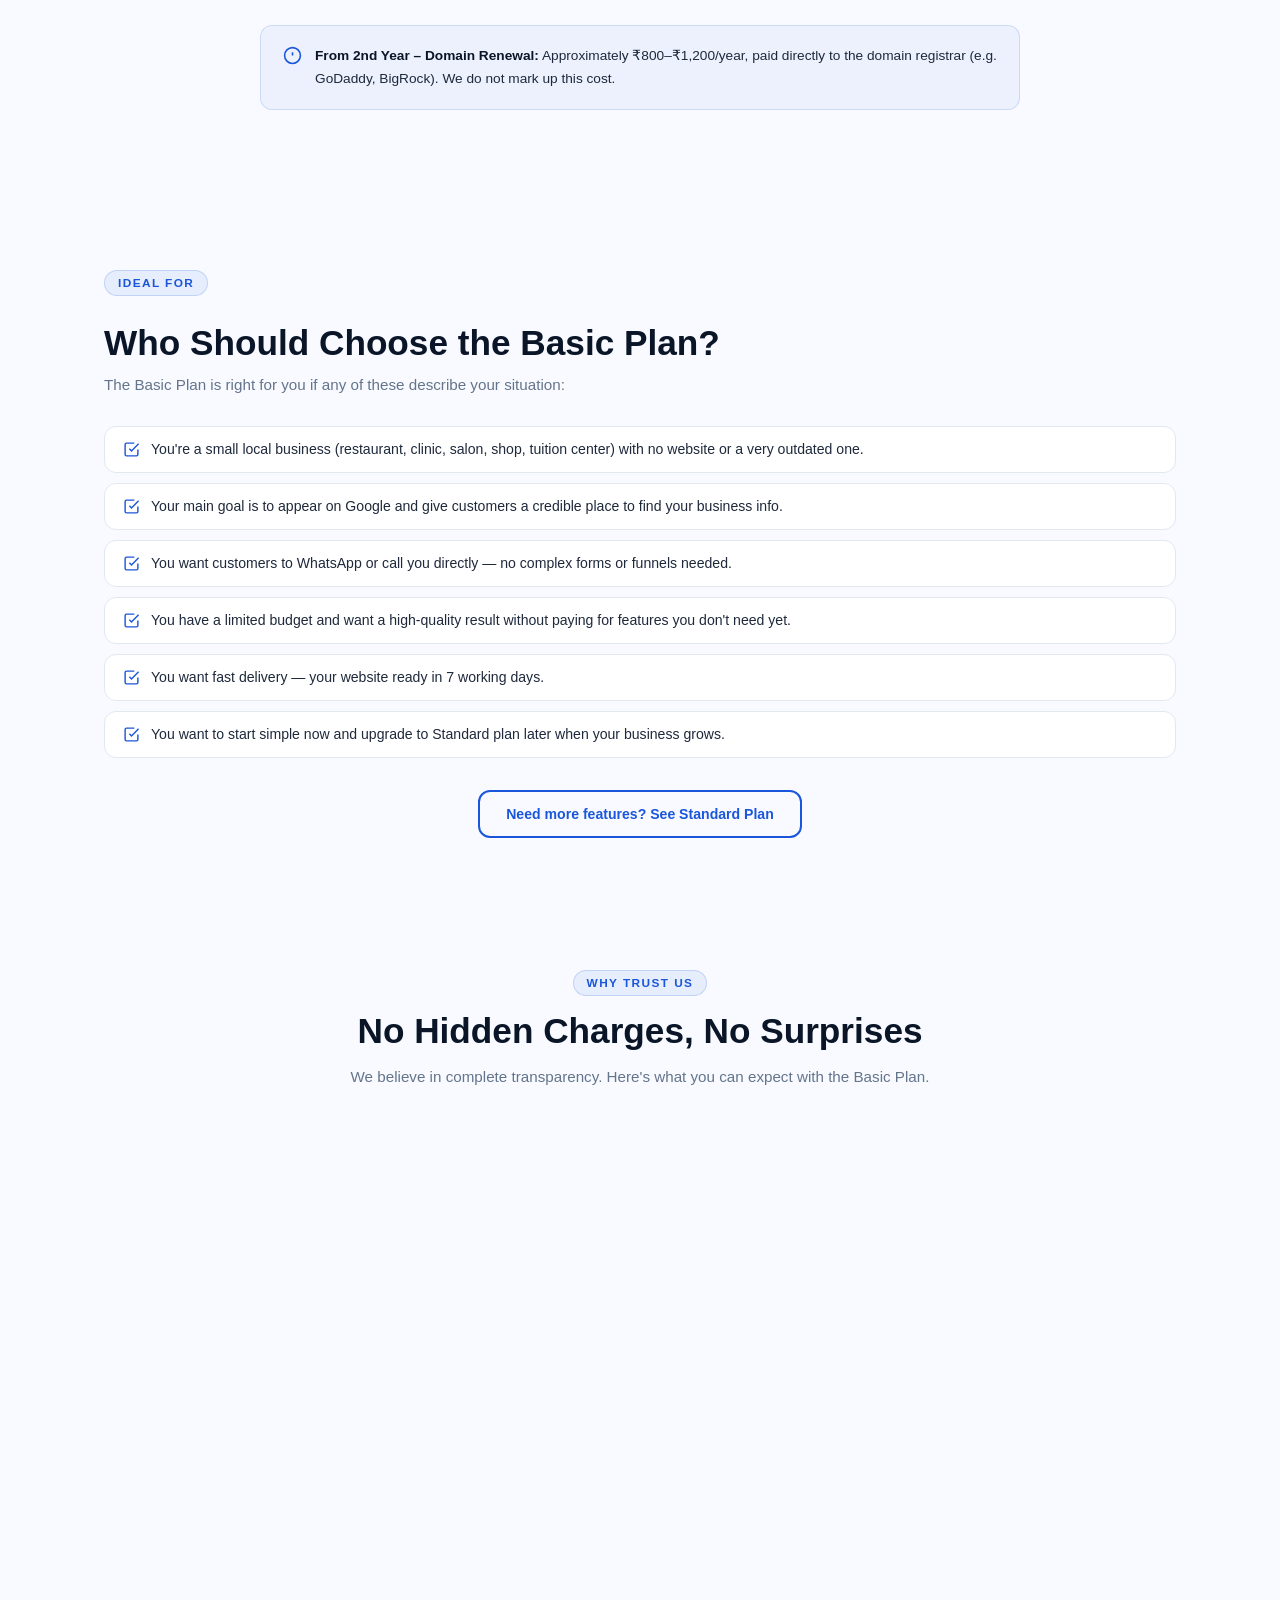
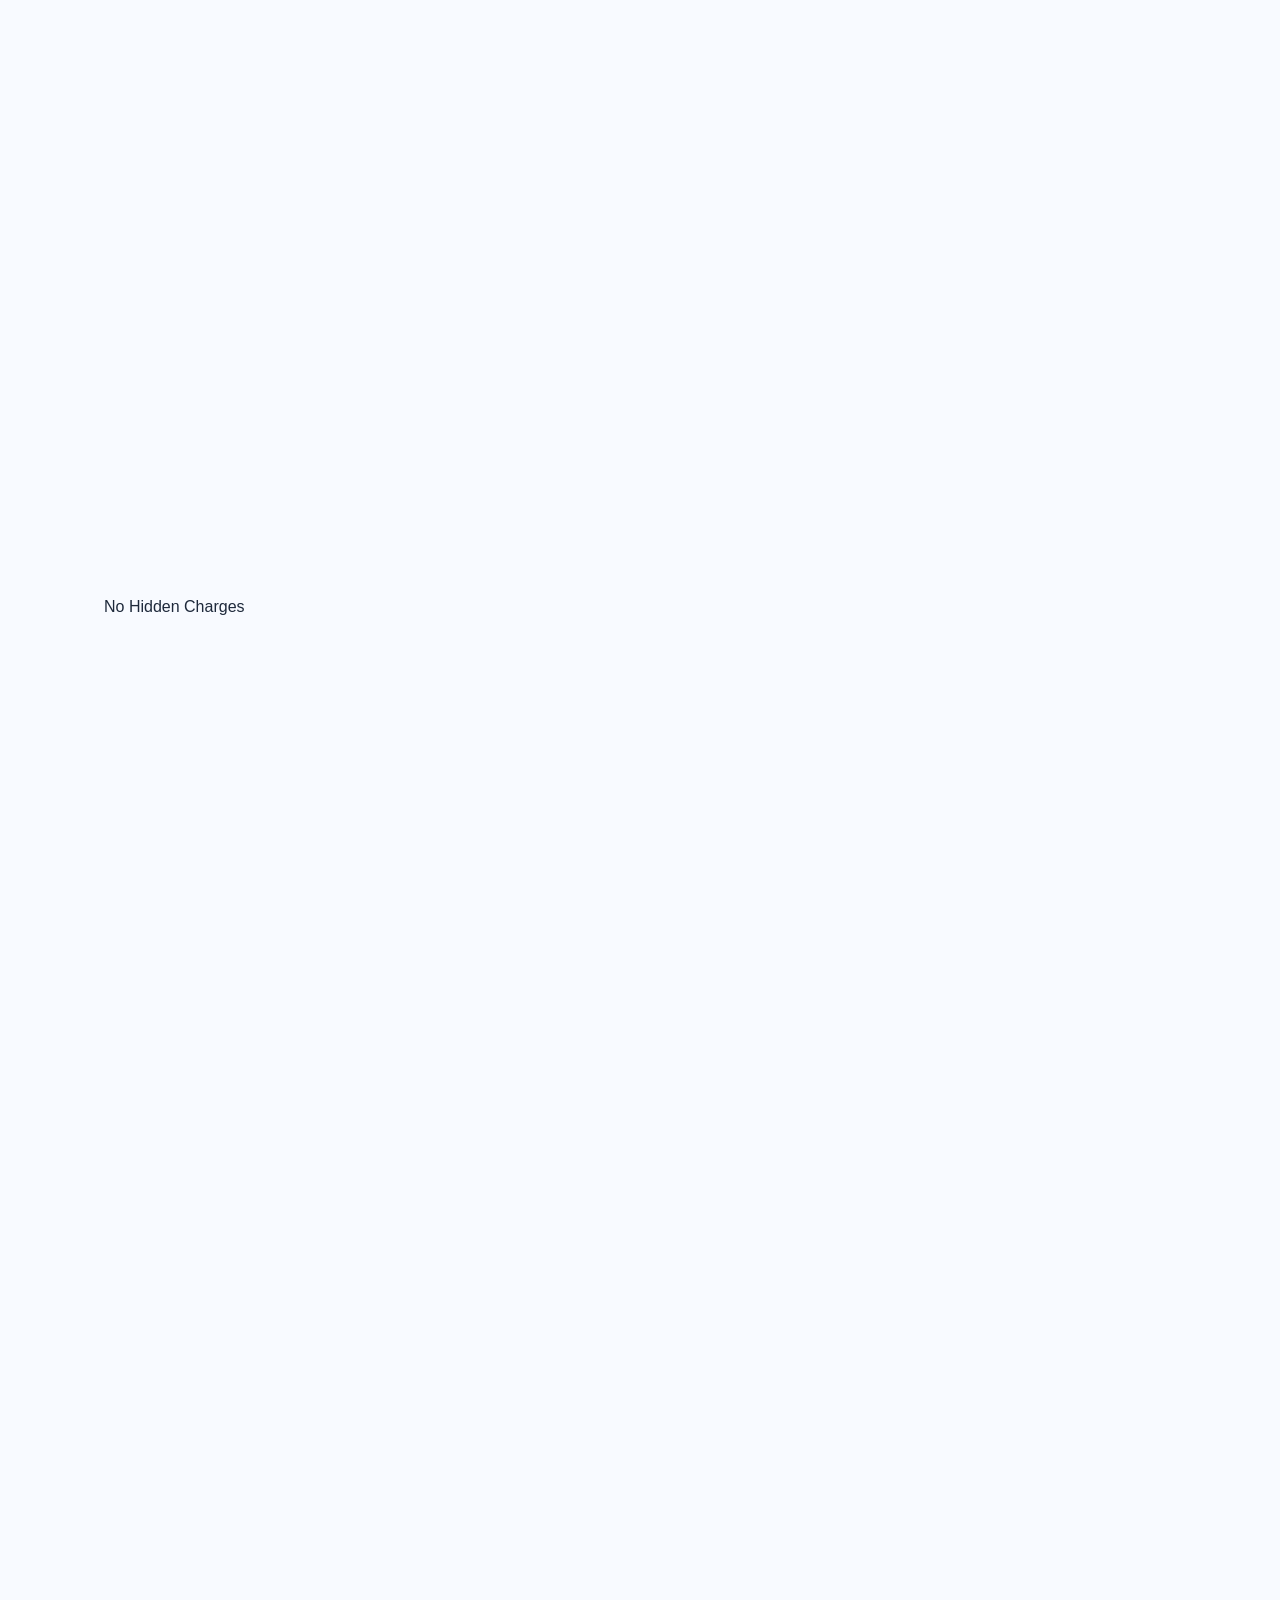
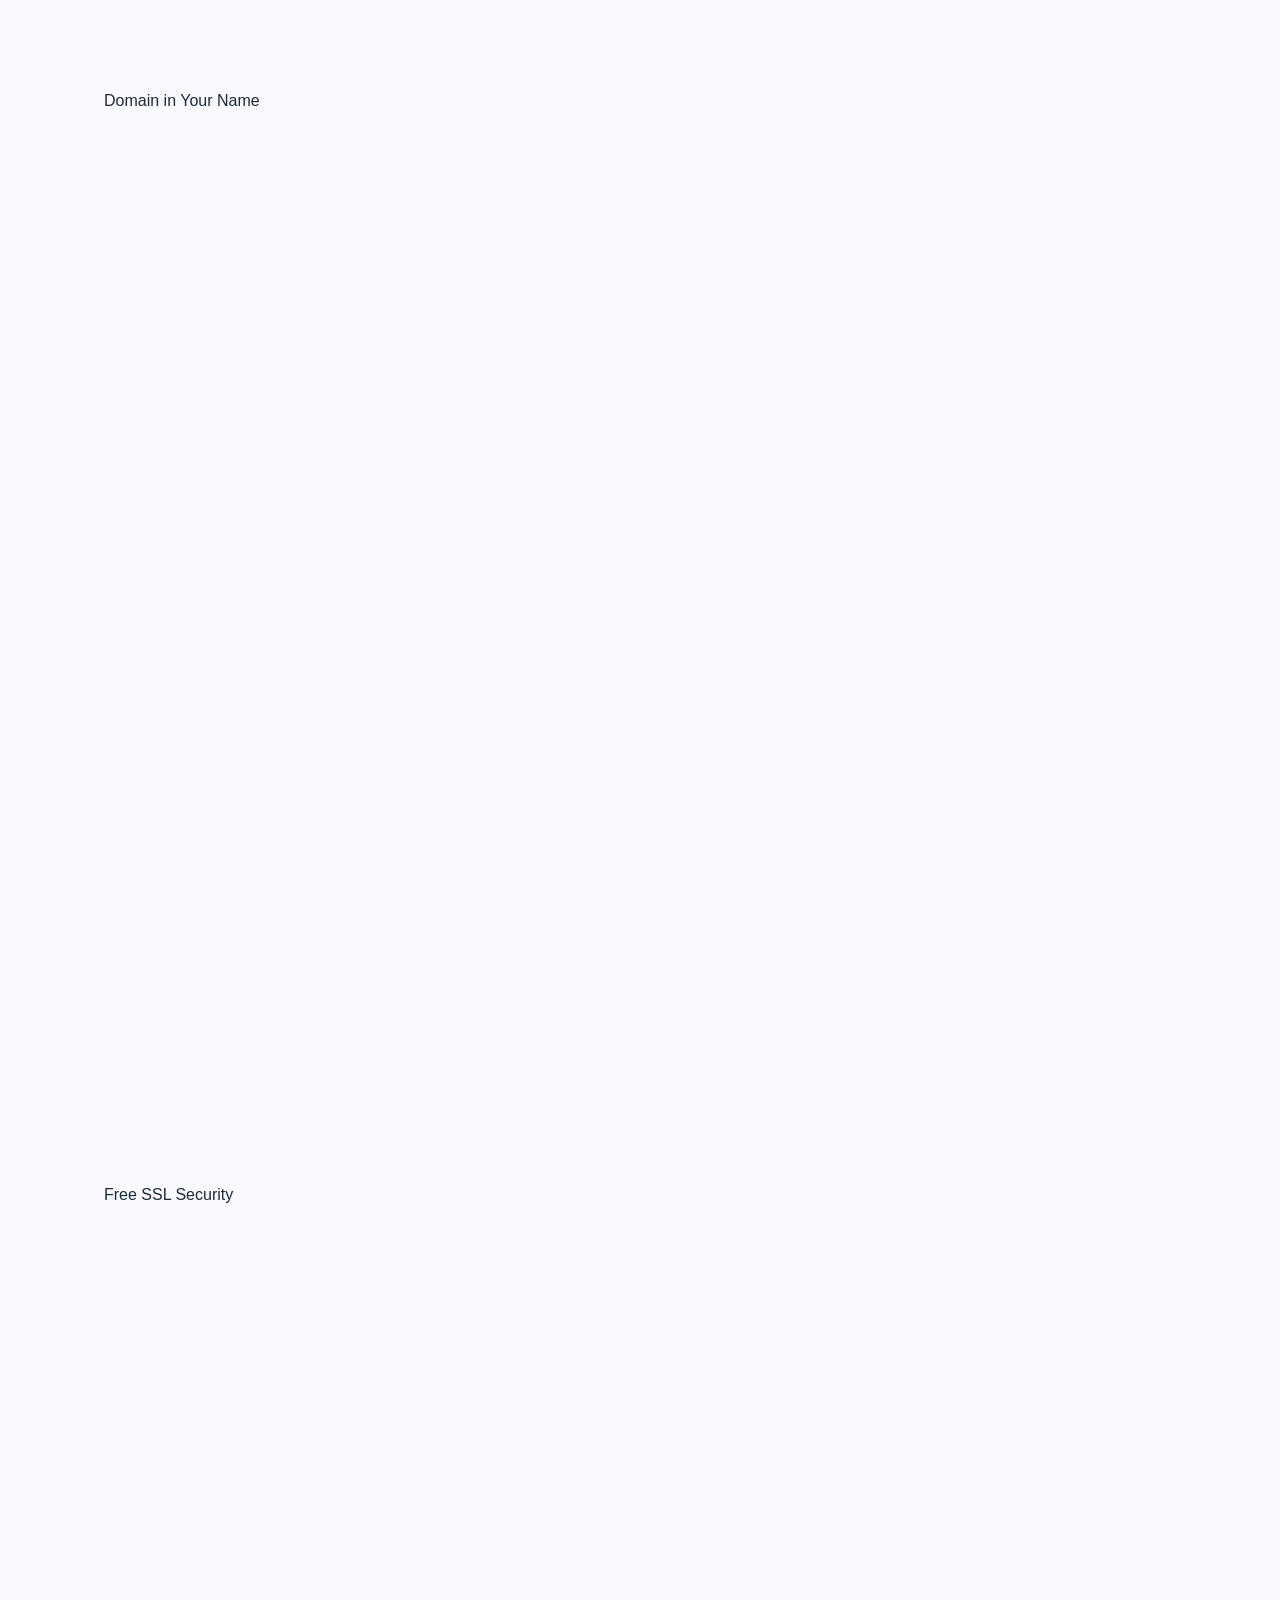
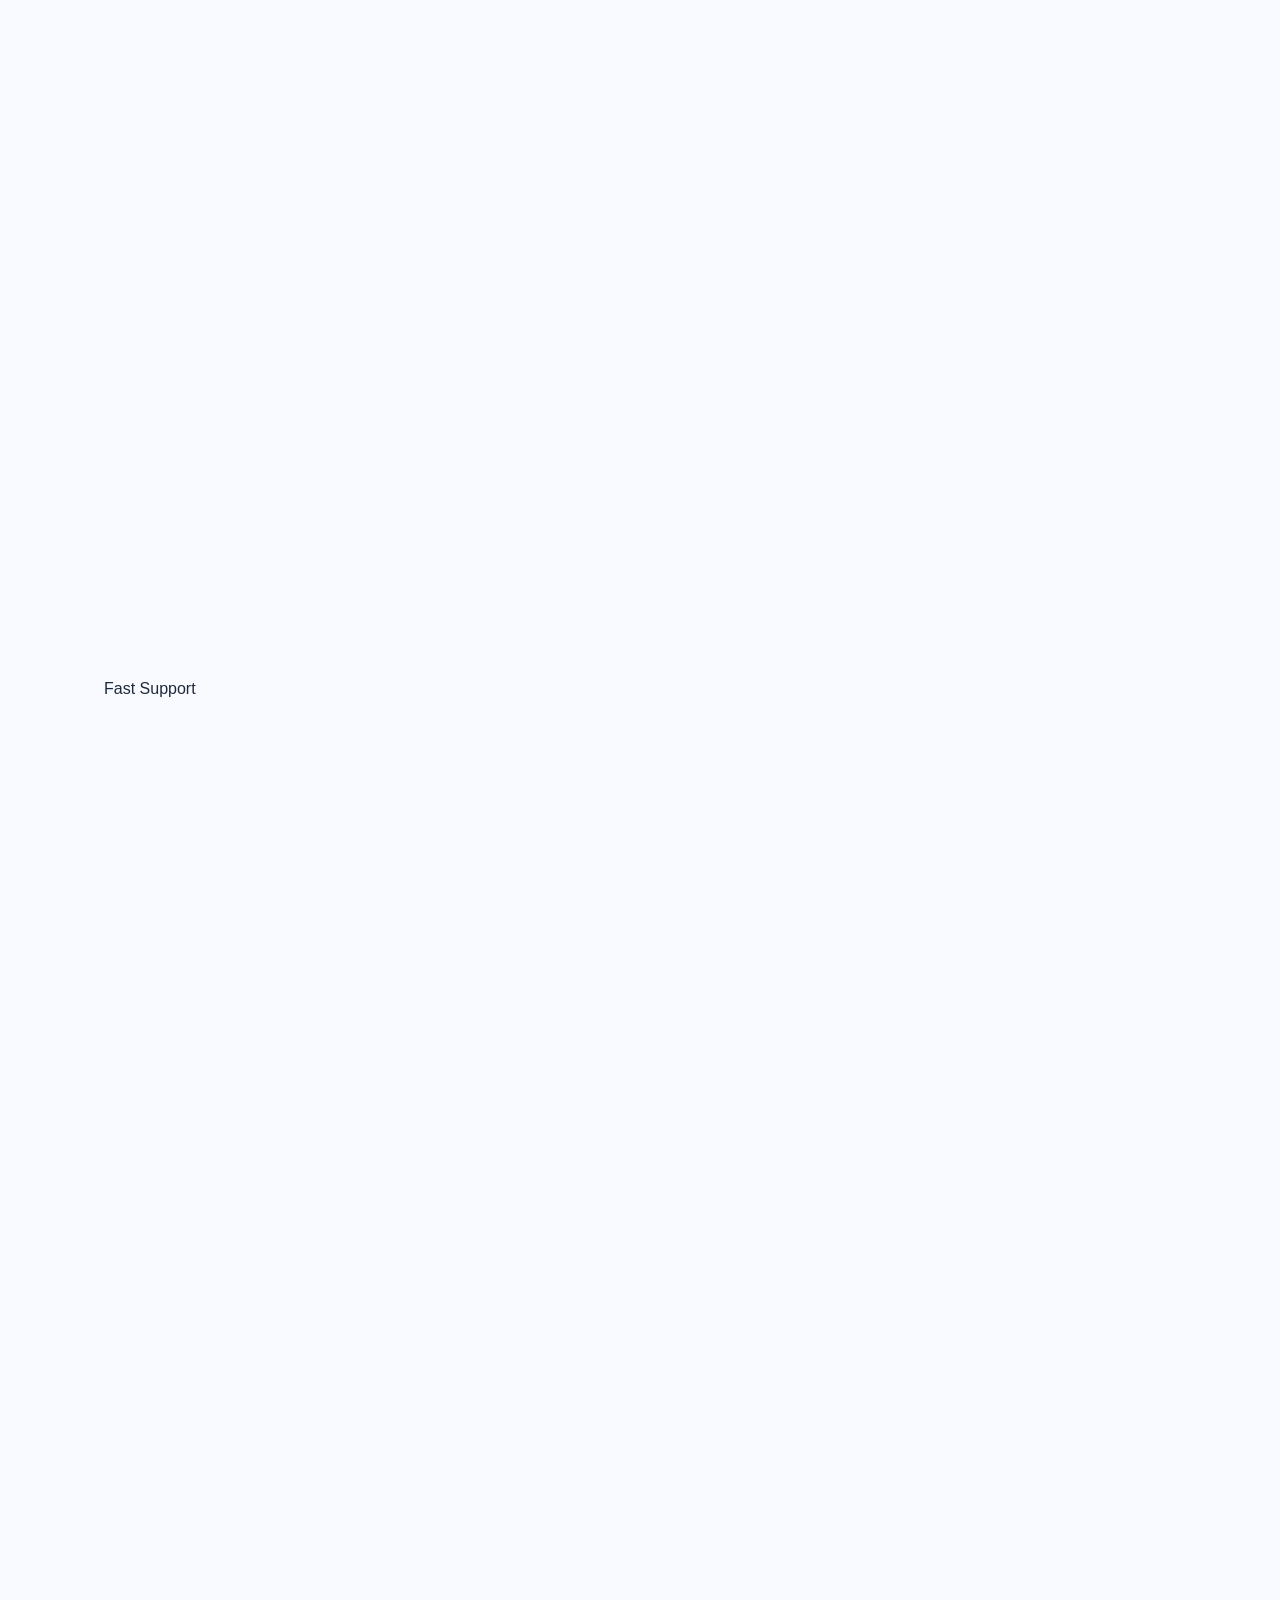
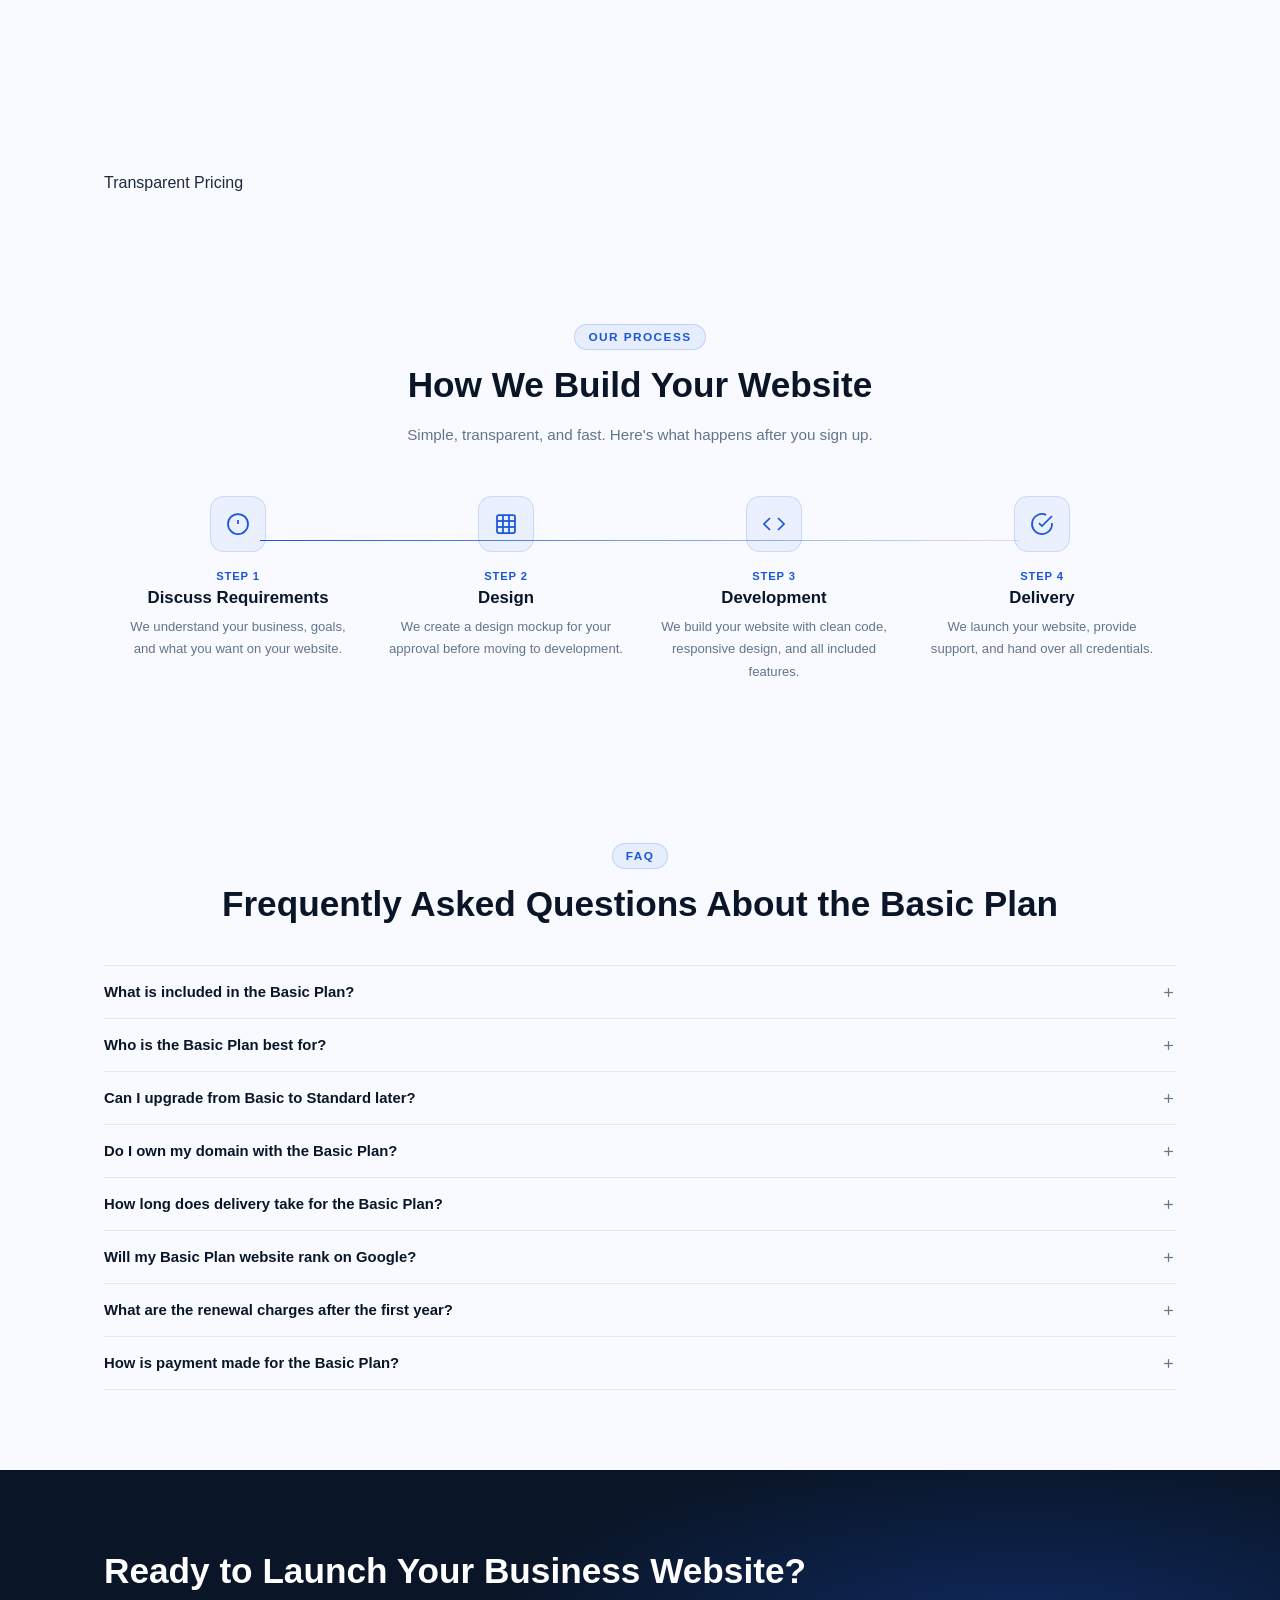
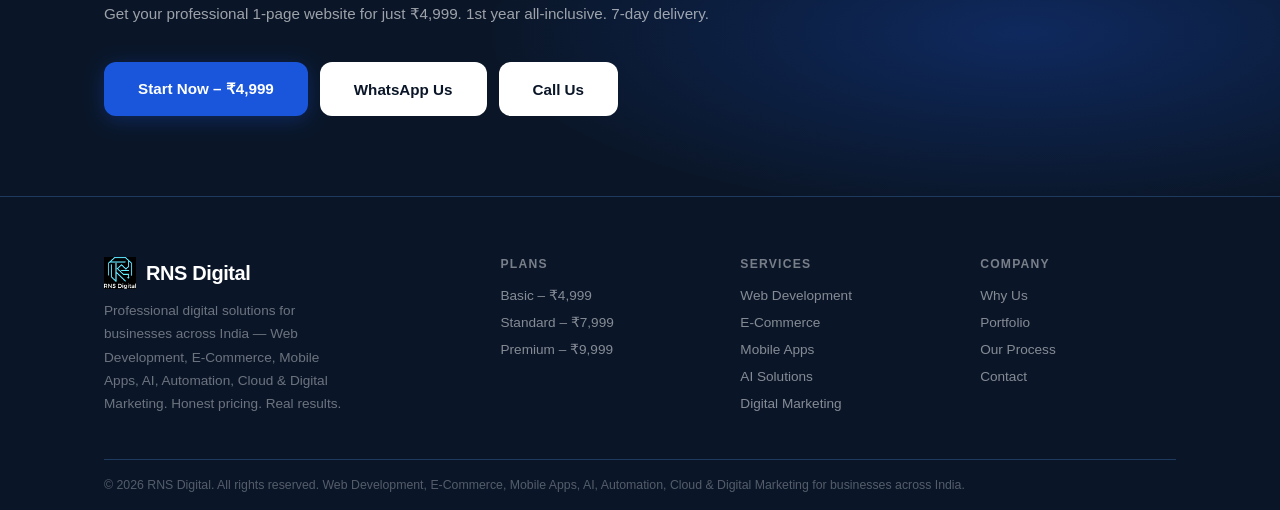
==== commit 4f6fd709: "Final RNS Digital website update" ====
--- a/basic.html
+++ b/basic.html
@@ -1,125 +1,612 @@
 <!DOCTYPE html>
 <html lang="en">
 <head>
-  <meta charset="UTF-8"/><meta name="viewport" content="width=device-width, initial-scale=1.0"/>
-  <meta name="description" content="RNS Digital Basic Plan – ₹4,999 launch offer. 1-page website, domain included, WhatsApp integration, SSL, Google Maps. 7-day delivery. 1st year all-inclusive."/>
+  <!-- Google tag (gtag.js) -->
+  <script async src="https://www.googletagmanager.com/gtag/js?id=G-8GJW0HL2ST"></script>
+  <script>
+    window.dataLayer = window.dataLayer || [];
+    function gtag(){dataLayer.push(arguments);}
+    gtag('js', new Date());
+    gtag('config', 'G-8GJW0HL2ST');
+  </script>
+  <meta charset="UTF-8"/>
+  <meta name="viewport" content="width=device-width, initial-scale=1.0"/>
+  
+  <!-- PRIMARY TITLE - SEO Optimized -->
+  <title>Basic Plan – ₹4,999 | RNS Digital Professional Website Package</title>
+  
+  <!-- META DESCRIPTION - SEO Optimized -->
+  <meta name="description" content="RNS Digital Basic Plan: ₹4,999 1-page professional website with domain, hosting, SSL, WhatsApp integration & SEO. 7-day delivery. 1st year all-inclusive. For small businesses across India."/>
+  
+  <!-- KEYWORDS -->
+  <meta name="keywords" content="basic website plan, affordable website India, ₹4,999 website, small business website, professional website, RNS Digital basic plan, website for shop, startup website"/>
+  
+  <meta name="author" content="RNS Digital"/>
   <meta name="robots" content="index, follow"/>
   <link rel="canonical" href="https://rnsdigital.co.in/basic.html"/>
-  <title>Basic Plan – RNS Digital</title>
+  
+  <!-- OPEN GRAPH -->
+  <meta property="og:type" content="website"/>
+  <meta property="og:url" content="https://rnsdigital.co.in/basic.html"/>
+  <meta property="og:title" content="Basic Plan – ₹4,999 | RNS Digital Professional Website Package"/>
+  <meta property="og:description" content="RNS Digital Basic Plan: ₹4,999 1-page professional website with domain, hosting, SSL, WhatsApp integration & SEO. 7-day delivery. 1st year all-inclusive."/>
+  <meta property="og:image" content="https://rnsdigital.co.in/images/hero/og-preview.webp"/>
+  <meta property="og:image:width" content="1200"/>
+  <meta property="og:image:height" content="630"/>
+  <meta property="og:site_name" content="RNS Digital"/>
+  <meta property="og:locale" content="en_IN"/>
+  
+  <!-- TWITTER CARDS -->
+  <meta name="twitter:card" content="summary_large_image"/>
+  <meta name="twitter:title" content="Basic Plan – ₹4,999 | RNS Digital Professional Website Package"/>
+  <meta name="twitter:description" content="RNS Digital Basic Plan: ₹4,999 1-page professional website with domain, hosting, SSL, WhatsApp integration & SEO. 7-day delivery."/>
+  <meta name="twitter:image" content="https://rnsdigital.co.in/images/hero/og-preview.webp"/>
+  
+  <!-- STRUCTURED DATA - Breadcrumb -->
+  <script type="application/ld+json">
+  {
+    "@context": "https://schema.org",
+    "@type": "BreadcrumbList",
+    "itemListElement": [
+      {
+        "@type": "ListItem",
+        "position": 1,
+        "name": "Home",
+        "item": "https://rnsdigital.co.in/"
+      },
+      {
+        "@type": "ListItem",
+        "position": 2,
+        "name": "Pricing",
+        "item": "https://rnsdigital.co.in/pricing.html"
+      },
+      {
+        "@type": "ListItem",
+        "position": 3,
+        "name": "Basic Plan",
+        "item": "https://rnsdigital.co.in/basic.html"
+      }
+    ]
+  }
+  </script>
+  
+  <!-- STRUCTURED DATA - Product -->
+  <script type="application/ld+json">
+  {
+    "@context": "https://schema.org",
+    "@type": "Product",
+    "name": "Basic Website Package",
+    "description": "1-page professional website with domain, hosting, SSL, WhatsApp integration, contact form, Google Maps, and basic SEO. 7-day delivery.",
+    "brand": {
+      "@type": "Brand",
+      "name": "RNS Digital"
+    },
+    "offers": {
+      "@type": "Offer",
+      "name": "Basic Plan",
+      "price": "4999",
+      "priceCurrency": "INR",
+      "availability": "https://schema.org/InStock",
+      "url": "https://rnsdigital.co.in/basic.html",
+      "description": "1st year all-inclusive. Domain renewal only from 2nd year."
+    }
+  }
+  </script>
+  
+  <!-- STRUCTURED DATA - FAQ Schema -->
+  <script type="application/ld+json">
+  {
+    "@context": "https://schema.org",
+    "@type": "FAQPage",
+    "mainEntity": [
+      {
+        "@type": "Question",
+        "name": "What is included in the Basic Plan?",
+        "acceptedAnswer": {
+          "@type": "Answer",
+          "text": "The Basic Plan includes a 1-page professional website, mobile responsive design, WhatsApp chat, click-to-call, contact form, Google Maps integration, basic SEO, Google Business setup, 1-year domain, free hosting, SSL security, 7-day delivery, and 7 days support."
+        }
+      },
+      {
+        "@type": "Question",
+        "name": "Who is the Basic Plan best for?",
+        "acceptedAnswer": {
+          "@type": "Answer",
+          "text": "The Basic Plan is ideal for small businesses, startups, shops, local businesses, professionals, and freelancers who need a professional online presence quickly and affordably."
+        }
+      },
+      {
+        "@type": "Question",
+        "name": "Can I upgrade from Basic to Standard later?",
+        "acceptedAnswer": {
+          "@type": "Answer",
+          "text": "Yes! You can upgrade anytime by paying the difference. We'll add all features from the Standard plan to your existing website."
+        }
+      },
+      {
+        "@type": "Question",
+        "name": "Do I own my domain with the Basic Plan?",
+        "acceptedAnswer": {
+          "@type": "Answer",
+          "text": "Yes! The domain is registered in YOUR business name. You get full ownership. We just help you set it up."
+        }
+      },
+      {
+        "@type": "Question",
+        "name": "How long does delivery take for the Basic Plan?",
+        "acceptedAnswer": {
+          "@type": "Answer",
+          "text": "The Basic Plan is delivered within 7 working days from the day you share your content and pay the 50% advance."
+        }
+      },
+      {
+        "@type": "Question",
+        "name": "Will my Basic Plan website rank on Google?",
+        "acceptedAnswer": {
+          "@type": "Answer",
+          "text": "Yes! The Basic Plan includes basic SEO setup with proper title tags, meta descriptions, heading structure, image alt tags, and sitemap. We also set up your Google Business Profile to help with local search visibility."
+        }
+      },
+      {
+        "@type": "Question",
+        "name": "What are the renewal charges after the first year?",
+        "acceptedAnswer": {
+          "@type": "Answer",
+          "text": "From the 2nd year, only domain renewal is needed – approximately ₹800–₹1,200/year, paid directly to the domain registrar. We do not mark up this cost."
+        }
+      },
+      {
+        "@type": "Question",
+        "name": "How is payment made for the Basic Plan?",
+        "acceptedAnswer": {
+          "@type": "Answer",
+          "text": "Payment is 50% advance and 50% before final handover. We accept UPI, bank transfer (NEFT/IMPS), and standard payment apps."
+        }
+      }
+    ]
+  }
+  </script>
+  
   <link rel="stylesheet" href="css/style.css"/>
 </head>
 <body>
-<div class="offer-banner"><p>Limited Launch Offer <span>First Few Clients Only</span> Basic: &#8377;4,999 &bull; Standard: &#8377;8,499 &bull; 1st Year All-Inclusive</p></div>
-<nav class="navbar">
-  <div class="container"><div class="navbar-inner">
-    <a href="index.html" class="nav-logo">
-      <img src="images/logo.png" alt="RNS Digital Logo" class="nav-logo-img"/>
-      <span>RNS <span class="logo-highlight">Digital</span></span>
-    </a>
-    <ul class="nav-links">
-      <li><a href="index.html">Home</a></li>
-      <li><a href="why-us.html">Why Us</a></li>
-      <li><a href="pricing.html" class="active">Pricing</a></li>
-      <li><a href="portfolio.html">Portfolio</a></li>
-      <li><a href="process.html">Process</a></li>
-      <li><a href="contact.html">Contact</a></li>
-      <li><a href="tel:+917550268805" class="nav-cta nav-call">
-        <svg viewBox="0 0 24 24" fill="none" stroke="currentColor" stroke-width="2" width="14" height="14" style="flex-shrink:0"><path d="M22 16.92v3a2 2 0 0 1-2.18 2 19.79 19.79 0 0 1-8.63-3.07A19.5 19.5 0 0 1 4.9 13.5 19.79 19.79 0 0 1 1.86 5.18 2 2 0 0 1 3.83 3h3a2 2 0 0 1 2 1.72c.13.96.36 1.9.71 2.81a2 2 0 0 1-.45 2.11L8.09 10.91A16 16 0 0 0 13 15.82l1.27-.92a2 2 0 0 1 2.11-.45c.91.35 1.85.58 2.81.71A2 2 0 0 1 22 16.92z"/></svg>
-        Call Us</a></li>
-    </ul>
-    <button class="nav-toggle" aria-label="Menu"><span></span><span></span><span></span></button>
-  </div></div>
+
+<nav class="navbar" role="navigation" aria-label="Main navigation">
+  <div class="container">
+    <div class="navbar-inner">
+      <a href="index.html" class="nav-logo" aria-label="RNS Digital Home">
+        <img src="images/logo.png" alt="RNS Digital Logo" class="nav-logo-img" width="36" height="36"/>
+        <span>RNS <span class="logo-highlight">Digital</span></span>
+      </a>
+      <ul class="nav-links" role="menubar">
+        <li role="none"><a href="index.html" role="menuitem">Home</a></li>
+        <li role="none"><a href="why-us.html" role="menuitem">Why Us</a></li>
+        <li role="none"><a href="pricing.html" class="active" role="menuitem" aria-current="page">Pricing</a></li>
+        <li role="none"><a href="portfolio.html" role="menuitem">Portfolio</a></li>
+        <li role="none"><a href="process.html" role="menuitem">Process</a></li>
+        <li role="none"><a href="contact.html" role="menuitem">Contact</a></li>
+        <li role="none"><a href="tel:+917550268805" class="nav-cta nav-call" role="menuitem">
+          <svg viewBox="0 0 24 24" fill="none" stroke="currentColor" stroke-width="2" width="14" height="14" aria-hidden="true"><path d="M22 16.92v3a2 2 0 0 1-2.18 2 19.79 19.79 0 0 1-8.63-3.07A19.5 19.5 0 0 1 4.9 13.5 19.79 19.79 0 0 1 1.86 5.18 2 2 0 0 1 3.83 3h3a2 2 0 0 1 2 1.72c.13.96.36 1.9.71 2.81a2 2 0 0 1-.45 2.11L8.09 10.91A16 16 0 0 0 13 15.82l1.27-.92a2 2 0 0 1 2.11-.45c.91.35 1.85.58 2.81.71A2 2 0 0 1 22 16.92z"/></svg>
+          Call Us</a></li>
+      </ul>
+      <button class="nav-toggle" aria-label="Toggle navigation menu" aria-expanded="false"><span></span><span></span><span></span></button>
+    </div>
+  </div>
 </nav>
 
-<section class="plan-hero">
-  <div class="container"><div class="plan-hero-content">
-    <div class="breadcrumb"><a href="index.html">Home</a><span>/</span><a href="pricing.html">Pricing</a><span>/</span><span>Basic Plan</span></div>
-    <div class="d-flex flex-wrap" style="gap:8px;margin-top:14px;margin-bottom:14px;">
-      <div class="section-label light">Launch Offer</div>
-      <div class="section-label light" style="color:var(--accent);background:rgba(245,158,11,.1);border-color:rgba(245,158,11,.25);">1st Year All-Inclusive</div>
-    </div>
-    <h1>Basic Business Plan</h1>
-    <p class="plan-hero-desc">Perfect for small shops &amp; startups who need a professional online presence fast. Everything you need, nothing you don't.</p>
-    <div class="plan-orig-price">Original Price: &#8377;5,999</div>
-    <div class="plan-price-hero">
-      <span class="r">&#8377;</span><span class="amt">4,999</span><span class="sfx">1st year all-inclusive</span>
-    </div>
-    <div style="display:flex;gap:12px;flex-wrap:wrap;">
-      <a href="contact.html?plan=basic" class="btn btn-primary btn-lg">Get Started – &#8377;4,999</a>
-      <a href="standard.html" class="btn btn-lg" style="background:rgba(255,255,255,.1);color:var(--white);border:1px solid rgba(255,255,255,.2);">Compare Standard Plan</a>
-    </div>
-  </div></div>
+<!-- PLAN HERO -->
+<section class="plan-hero" aria-labelledby="plan-hero-heading">
+  <div class="container">
+    <div class="plan-hero-content">
+      <nav class="breadcrumb" aria-label="Breadcrumb">
+        <a href="index.html">Home</a>
+        <span aria-hidden="true">/</span>
+        <a href="pricing.html">Pricing</a>
+        <span aria-hidden="true">/</span>
+        <span aria-current="page">Basic Plan</span>
+      </nav>
+      
+      <div class="d-flex flex-wrap" style="gap:8px;margin-top:14px;margin-bottom:14px;">
+        <div class="section-label light">Best for Startups</div>
+        <div class="section-label light" style="color:var(--accent);background:rgba(245,158,11,.1);border-color:rgba(245,158,11,.25);">1st Year All-Inclusive</div>
+      </div>
+      
+      <h1 id="plan-hero-heading">Basic Business Plan</h1>
+      <p class="plan-hero-desc">Perfect for small shops, startups &amp; local businesses who need a professional online presence fast. Everything you need, nothing you don't.</p>
+      
+      <div class="plan-orig-price">Original Price: ₹5,999</div>
+      <div class="plan-price-hero">
+        <span class="r">₹</span><span class="amt">4,999</span><span class="sfx">1st year all-inclusive</span>
+      </div>
+      
+      <div class="plan-actions">
+        <a href="contact.html?plan=basic" class="btn btn-primary btn-lg">Get Started – ₹4,999</a>
+        <a href="standard.html" class="btn btn-lg plan-compare">Compare Standard Plan</a>
+      </div>
+    </div>
+  </div>
 </section>
 
-<section class="section" style="background:var(--white);">
+<!-- WHAT'S INCLUDED -->
+<section class="section" aria-labelledby="includes-heading">
   <div class="container">
     <div class="text-center mb-48">
-      <div class="section-label" style="justify-content:center;">What's Included</div>
-      <h2>Everything in the Basic Plan</h2>
-      <p class="mt-16 max-640">13 deliverables — all included in the &#8377;4,999 first-year price. No extras, no surprises.</p>
-    </div>
+      <div class="section-label">What's Included</div>
+      <h2 id="includes-heading">Everything in the Basic Plan</h2>
+      <p class="mt-16 max-640">13 deliverables — all included in the ₹4,999 first-year price. No extras, no surprises.</p>
+    </div>
+    
     <div class="includes-grid">
-      <div class="include-item"><div class="include-num">01</div><div><h4>1-Page Professional Website</h4><p>A well-designed single-page website with all your key business info — services, contact, about, and a strong CTA section.</p></div></div>
-      <div class="include-item"><div class="include-num">02</div><div><h4>Mobile Responsive Design</h4><p>Looks and works perfectly on phones, tablets, and desktops. Tested on real devices before handover.</p></div></div>
-      <div class="include-item"><div class="include-num">03</div><div><h4>WhatsApp Chat Integration</h4><p>A WhatsApp floating button so customers can message you directly from your website with one tap.</p></div></div>
-      <div class="include-item"><div class="include-num">04</div><div><h4>Click-to-Call Button</h4><p>Mobile visitors can call you directly from the website. No typing required — just one click.</p></div></div>
-      <div class="include-item"><div class="include-num">05</div><div><h4>Contact Form</h4><p>A clean enquiry form that sends submissions directly to your email so you never miss a lead.</p></div></div>
-      <div class="include-item"><div class="include-num">06</div><div><h4>Basic SEO Setup</h4><p>Page title, meta description, heading structure, image alt tags, and sitemap — the foundation for Google to index your site.</p></div></div>
-      <div class="include-item"><div class="include-num">07</div><div><h4>Google Business Profile Setup</h4><p>We'll set up your Google Business Profile so your business appears on Google Maps and local search results.</p></div></div>
-      <div class="include-item"><div class="include-num">08</div><div><h4>Google Maps Integration</h4><p>An embedded map showing your location — helps customers find you easily and builds local credibility.</p></div></div>
-      <div class="include-item"><div class="include-num">09</div><div><h4>1-Year Domain Included</h4><p>Your domain (.in or .com) is included in the 1st year price. Registered in your name — you own it fully.</p></div></div>
-      <div class="include-item"><div class="include-num">10</div><div><h4>Free Hosting Setup</h4><p>We set up reliable hosting for your website and configure everything so it goes live correctly.</p></div></div>
-      <div class="include-item"><div class="include-num">11</div><div><h4>Free SSL Security</h4><p>HTTPS security certificate installed. Your site shows the padlock icon — builds trust and helps SEO.</p></div></div>
-      <div class="include-item"><div class="include-num">12</div><div><h4>7 Days Delivery</h4><p>Your website is delivered within 7 working days from the day you share your content and 50% advance.</p></div></div>
-      <div class="include-item"><div class="include-num">13</div><div><h4>7 Days Free Support</h4><p>After launch, 7 days of free WhatsApp support for any bugs, tweaks, or questions.</p></div></div>
-    </div>
-    <div class="notice-box mt-48 max-760" style="margin-left:auto;margin-right:auto;">
-      <svg viewBox="0 0 24 24"><circle cx="12" cy="12" r="10"/><line x1="12" y1="8" x2="12" y2="12"/><line x1="12" y1="16" x2="12.01" y2="16"/></svg>
-      <p><strong>From 2nd Year – Domain Renewal:</strong> Approximately &#8377;800–&#8377;1,200/year, paid directly to the domain registrar (e.g. GoDaddy, BigRock). We do not mark up this cost.</p>
+      <div class="include-item">
+        <div class="include-num">01</div>
+        <div>
+          <h4>1-Page Professional Website</h4>
+          <p>A well-designed single-page website with all your key business info — services, contact, about, and a strong CTA section.</p>
+        </div>
+      </div>
+      
+      <div class="include-item">
+        <div class="include-num">02</div>
+        <div>
+          <h4>Mobile Responsive Design</h4>
+          <p>Looks and works perfectly on phones, tablets, and desktops. Tested on real devices before handover.</p>
+        </div>
+      </div>
+      
+      <div class="include-item">
+        <div class="include-num">03</div>
+        <div>
+          <h4>WhatsApp Chat Integration</h4>
+          <p>A WhatsApp floating button so customers can message you directly from your website with one tap.</p>
+        </div>
+      </div>
+      
+      <div class="include-item">
+        <div class="include-num">04</div>
+        <div>
+          <h4>Click-to-Call Button</h4>
+          <p>Mobile visitors can call you directly from the website. No typing required — just one click.</p>
+        </div>
+      </div>
+      
+      <div class="include-item">
+        <div class="include-num">05</div>
+        <div>
+          <h4>Contact Form</h4>
+          <p>A clean enquiry form that sends submissions directly to your email so you never miss a lead.</p>
+        </div>
+      </div>
+      
+      <div class="include-item">
+        <div class="include-num">06</div>
+        <div>
+          <h4>Basic SEO Setup</h4>
+          <p>Page title, meta description, heading structure, image alt tags, and sitemap — the foundation for Google to index your site.</p>
+        </div>
+      </div>
+      
+      <div class="include-item">
+        <div class="include-num">07</div>
+        <div>
+          <h4>Google Business Profile Setup</h4>
+          <p>We'll set up your Google Business Profile so your business appears on Google Maps and local search results.</p>
+        </div>
+      </div>
+      
+      <div class="include-item">
+        <div class="include-num">08</div>
+        <div>
+          <h4>Google Maps Integration</h4>
+          <p>An embedded map showing your location — helps customers find you easily and builds local credibility.</p>
+        </div>
+      </div>
+      
+      <div class="include-item">
+        <div class="include-num">09</div>
+        <div>
+          <h4>1-Year Domain Included</h4>
+          <p>Your domain (.in or .com) is included in the 1st year price. Registered in your name — you own it fully.</p>
+        </div>
+      </div>
+      
+      <div class="include-item">
+        <div class="include-num">10</div>
+        <div>
+          <h4>Free Hosting Setup</h4>
+          <p>We set up reliable hosting for your website and configure everything so it goes live correctly.</p>
+        </div>
+      </div>
+      
+      <div class="include-item">
+        <div class="include-num">11</div>
+        <div>
+          <h4>Free SSL Security</h4>
+          <p>HTTPS security certificate installed. Your site shows the padlock icon — builds trust and helps SEO.</p>
+        </div>
+      </div>
+      
+      <div class="include-item">
+        <div class="include-num">12</div>
+        <div>
+          <h4>7 Days Delivery</h4>
+          <p>Your website is delivered within 7 working days from the day you share your content and 50% advance.</p>
+        </div>
+      </div>
+      
+      <div class="include-item">
+        <div class="include-num">13</div>
+        <div>
+          <h4>7 Days Free Support</h4>
+          <p>After launch, 7 days of free WhatsApp support for any bugs, tweaks, or questions.</p>
+        </div>
+      </div>
+    </div>
+    
+    <div class="notice-box mt-48 max-760" role="note">
+      <svg viewBox="0 0 24 24" aria-hidden="true"><circle cx="12" cy="12" r="10"/><line x1="12" y1="8" x2="12" y2="12"/><line x1="12" y1="16" x2="12.01" y2="16"/></svg>
+      <p><strong>From 2nd Year – Domain Renewal:</strong> Approximately ₹800–₹1,200/year, paid directly to the domain registrar (e.g. GoDaddy, BigRock). We do not mark up this cost.</p>
     </div>
   </div>
 </section>
 
-<section class="section" style="background:var(--off-white);">
+<!-- IDEAL FOR SECTION -->
+<section class="section" aria-labelledby="suitable-heading">
   <div class="container max-760">
     <div class="section-label">Ideal For</div>
-    <h2 style="margin:12px 0 8px;">Who Should Choose the Basic Plan?</h2>
+    <h2 id="suitable-heading" style="margin:12px 0 8px;">Who Should Choose the Basic Plan?</h2>
     <p style="margin-bottom:28px;">The Basic Plan is right for you if any of these describe your situation:</p>
-    <div class="suitability-list">
-      <div class="suitability-item"><svg viewBox="0 0 24 24"><polyline points="9 11 12 14 22 4"/><path d="M21 12v7a2 2 0 0 1-2 2H5a2 2 0 0 1-2-2V5a2 2 0 0 1 2-2h11"/></svg>You're a small local business (restaurant, clinic, salon, shop, tuition center) with no website or a very outdated one.</div>
-      <div class="suitability-item"><svg viewBox="0 0 24 24"><polyline points="9 11 12 14 22 4"/><path d="M21 12v7a2 2 0 0 1-2 2H5a2 2 0 0 1-2-2V5a2 2 0 0 1 2-2h11"/></svg>Your main goal is to appear on Google and give customers a credible place to find your business info.</div>
-      <div class="suitability-item"><svg viewBox="0 0 24 24"><polyline points="9 11 12 14 22 4"/><path d="M21 12v7a2 2 0 0 1-2 2H5a2 2 0 0 1-2-2V5a2 2 0 0 1 2-2h11"/></svg>You want customers to WhatsApp or call you directly — no complex forms or funnels needed.</div>
-      <div class="suitability-item"><svg viewBox="0 0 24 24"><polyline points="9 11 12 14 22 4"/><path d="M21 12v7a2 2 0 0 1-2 2H5a2 2 0 0 1-2-2V5a2 2 0 0 1 2-2h11"/></svg>You have a limited budget and want a high-quality result without paying for features you don't need yet.</div>
-      <div class="suitability-item"><svg viewBox="0 0 24 24"><polyline points="9 11 12 14 22 4"/><path d="M21 12v7a2 2 0 0 1-2 2H5a2 2 0 0 1-2-2V5a2 2 0 0 1 2-2h11"/></svg>You want fast delivery — your website ready in 7 working days.</div>
-      <div class="suitability-item"><svg viewBox="0 0 24 24"><polyline points="9 11 12 14 22 4"/><path d="M21 12v7a2 2 0 0 1-2 2H5a2 2 0 0 1-2-2V5a2 2 0 0 1 2-2h11"/></svg>You want to start simple now and upgrade to Standard plan later when your business grows.</div>
-    </div>
-    <a href="standard.html" class="btn btn-outline mt-32">Need more features? See Standard Plan</a>
+    
+    <div class="suitability-list" role="list">
+      <div class="suitability-item" role="listitem">
+        <svg viewBox="0 0 24 24" aria-hidden="true"><polyline points="9 11 12 14 22 4"/><path d="M21 12v7a2 2 0 0 1-2 2H5a2 2 0 0 1-2-2V5a2 2 0 0 1 2-2h11"/></svg>
+        You're a small local business (restaurant, clinic, salon, shop, tuition center) with no website or a very outdated one.
+      </div>
+      <div class="suitability-item" role="listitem">
+        <svg viewBox="0 0 24 24" aria-hidden="true"><polyline points="9 11 12 14 22 4"/><path d="M21 12v7a2 2 0 0 1-2 2H5a2 2 0 0 1-2-2V5a2 2 0 0 1 2-2h11"/></svg>
+        Your main goal is to appear on Google and give customers a credible place to find your business info.
+      </div>
+      <div class="suitability-item" role="listitem">
+        <svg viewBox="0 0 24 24" aria-hidden="true"><polyline points="9 11 12 14 22 4"/><path d="M21 12v7a2 2 0 0 1-2 2H5a2 2 0 0 1-2-2V5a2 2 0 0 1 2-2h11"/></svg>
+        You want customers to WhatsApp or call you directly — no complex forms or funnels needed.
+      </div>
+      <div class="suitability-item" role="listitem">
+        <svg viewBox="0 0 24 24" aria-hidden="true"><polyline points="9 11 12 14 22 4"/><path d="M21 12v7a2 2 0 0 1-2 2H5a2 2 0 0 1-2-2V5a2 2 0 0 1 2-2h11"/></svg>
+        You have a limited budget and want a high-quality result without paying for features you don't need yet.
+      </div>
+      <div class="suitability-item" role="listitem">
+        <svg viewBox="0 0 24 24" aria-hidden="true"><polyline points="9 11 12 14 22 4"/><path d="M21 12v7a2 2 0 0 1-2 2H5a2 2 0 0 1-2-2V5a2 2 0 0 1 2-2h11"/></svg>
+        You want fast delivery — your website ready in 7 working days.
+      </div>
+      <div class="suitability-item" role="listitem">
+        <svg viewBox="0 0 24 24" aria-hidden="true"><polyline points="9 11 12 14 22 4"/><path d="M21 12v7a2 2 0 0 1-2 2H5a2 2 0 0 1-2-2V5a2 2 0 0 1 2-2h11"/></svg>
+        You want to start simple now and upgrade to Standard plan later when your business grows.
+      </div>
+    </div>
+    
+    <div class="text-center mt-32">
+      <a href="standard.html" class="btn btn-outline">Need more features? See Standard Plan</a>
+    </div>
   </div>
 </section>
 
-<section class="section cta-section">
-  <div class="container"><div class="cta-inner">
-    <div>
-      <h2 style="color:var(--white);">Get Your Business Online for &#8377;4,999</h2>
-      <p style="color:rgba(255,255,255,.6);margin-top:8px;">First year fully all-inclusive. 7-day delivery. Domain in your name. No hidden charges.</p>
-    </div>
-    <div class="cta-actions">
-      <a href="contact.html" class="btn btn-primary btn-lg">Start Basic Plan</a>
-      <a href="https://wa.me/917550268805?text=Hi%2C%20I%27m%20interested%20in%20the%20Basic%20Plan%20for%20%E2%82%B94%2C999." class="btn btn-white btn-lg" target="_blank">WhatsApp Us</a>
-    </div>
-  </div></div>
+<!-- TRUST BADGES -->
+<section class="section-sm" aria-labelledby="trust-heading">
+  <div class="container">
+    <div class="text-center mb-32">
+      <div class="section-label">Why Trust Us</div>
+      <h2 id="trust-heading">No Hidden Charges, No Surprises</h2>
+      <p class="mt-12 max-640">We believe in complete transparency. Here's what you can expect with the Basic Plan.</p>
+    </div>
+    
+    <div class="trust-badges-grid">
+      <div class="trust-badge">
+        <svg viewBox="0 0 24 24" fill="none" stroke-width="2.5" aria-hidden="true"><polyline points="20 6 9 17 4 12"/></svg>
+        No Hidden Charges
+      </div>
+      <div class="trust-badge">
+        <svg viewBox="0 0 24 24" fill="none" stroke-width="2.5" aria-hidden="true"><polyline points="20 6 9 17 4 12"/></svg>
+        Domain in Your Name
+      </div>
+      <div class="trust-badge">
+        <svg viewBox="0 0 24 24" fill="none" stroke-width="2.5" aria-hidden="true"><polyline points="20 6 9 17 4 12"/></svg>
+        Free SSL Security
+      </div>
+      <div class="trust-badge">
+        <svg viewBox="0 0 24 24" fill="none" stroke-width="2.5" aria-hidden="true"><polyline points="20 6 9 17 4 12"/></svg>
+        Fast Support
+      </div>
+      <div class="trust-badge">
+        <svg viewBox="0 0 24 24" fill="none" stroke-width="2.5" aria-hidden="true"><polyline points="20 6 9 17 4 12"/></svg>
+        Transparent Pricing
+      </div>
+    </div>
+  </div>
 </section>
 
-<footer class="footer"><div class="container">
-  <div class="footer-grid">
-    <div class="footer-brand"><a href="index.html" class="nav-logo footer-logo"><img src="images/logo.png" alt="RNS Digital" class="nav-logo-img"/><span>RNS <span class="logo-highlight">Digital</span></span></a><p>Professional website design for local businesses across India. Honest pricing. Real results.</p></div>
-    <div class="footer-col"><h5>Plans</h5><ul><li><a href="basic.html">Basic Plan – &#8377;4,999</a></li><li><a href="standard.html">Standard Plan – &#8377;8,499</a></li><li><a href="pricing.html">Full Pricing</a></li></ul></div>
-    <div class="footer-col"><h5>Company</h5><ul><li><a href="why-us.html">Why Us</a></li><li><a href="portfolio.html">Portfolio</a></li><li><a href="process.html">Our Process</a></li></ul></div>
-    <div class="footer-col"><h5>Contact</h5><ul><li><a href="contact.html">Get in Touch</a></li><li><a href="https://wa.me/917550268805" target="_blank">WhatsApp Us</a></li><li><a href="mailto:rnsdigital.co.in@gmail.com">rnsdigital.co.in@gmail.com</a></li></ul></div>
-  </div>
-  <div class="footer-bottom"><span>&copy; 2026 RNS Digital. All rights reserved.</span><span>Built for Local Business Growth in India</span></div>
-</div></footer>
-<a href="https://wa.me/917550268805?text=Hi%2C%20I%27m%20interested%20in%20the%20Basic%20Plan." class="whatsapp-float" target="_blank" rel="noopener" aria-label="WhatsApp"><span class="wa-tooltip">Chat on WhatsApp</span><svg viewBox="0 0 24 24"><path d="M17.472 14.382c-.297-.149-1.758-.867-2.03-.967-.273-.099-.471-.148-.67.15-.197.297-.767.966-.94 1.164-.173.199-.347.223-.644.075-.297-.15-1.255-.463-2.39-1.475-.883-.788-1.48-1.761-1.653-2.059-.173-.297-.018-.458.13-.606.134-.133.298-.347.446-.52.149-.174.198-.298.298-.497.099-.198.05-.371-.025-.52-.075-.149-.669-1.612-.916-2.207-.242-.579-.487-.5-.669-.51-.173-.008-.371-.01-.57-.01-.198 0-.52.074-.792.372-.272.297-1.04 1.016-1.04 2.479 0 1.462 1.065 2.875 1.213 3.074.149.198 2.096 3.2 5.077 4.487.709.306 1.262.489 1.694.625.712.227 1.36.195 1.871.118.571-.085 1.758-.719 2.006-1.413.248-.694.248-1.289.173-1.413-.074-.124-.272-.198-.57-.347m-5.421 7.403h-.004a9.87 9.87 0 0 1-5.031-1.378l-.361-.214-3.741.982.998-3.648-.235-.374a9.86 9.86 0 0 1-1.51-5.26c.001-5.45 4.436-9.884 9.888-9.884 2.64 0 5.122 1.03 6.988 2.898a9.825 9.825 0 0 1 2.893 6.994c-.003 5.45-4.437 9.884-9.885 9.884m8.413-18.297A11.815 11.815 0 0 0 12.05 0C5.495 0 .16 5.335.157 11.892c0 2.096.547 4.142 1.588 5.945L.057 24l6.305-1.654a11.882 11.882 0 0 0 5.683 1.448h.005c6.554 0 11.89-5.335 11.893-11.893a11.821 11.821 0 0 0-3.48-8.413z"/></svg></a>
+<!-- WORK PROCESS -->
+<section class="section" aria-labelledby="process-heading">
+  <div class="container">
+    <div class="text-center mb-48">
+      <div class="section-label">Our Process</div>
+      <h2 id="process-heading">How We Build Your Website</h2>
+      <p class="mt-16 max-640">Simple, transparent, and fast. Here's what happens after you sign up.</p>
+    </div>
+    
+    <div class="process-grid">
+      <div class="process-step">
+        <div class="step-icon"><svg viewBox="0 0 24 24" aria-hidden="true"><circle cx="12" cy="12" r="10"/><line x1="12" y1="8" x2="12" y2="12"/><line x1="12" y1="16" x2="12.01" y2="16"/></svg></div>
+        <div class="step-num">Step 1</div>
+        <h3>Discuss Requirements</h3>
+        <p>We understand your business, goals, and what you want on your website.</p>
+      </div>
+      
+      <div class="process-step">
+        <div class="step-icon"><svg viewBox="0 0 24 24" aria-hidden="true"><rect x="3" y="3" width="18" height="18" rx="2"/><path d="M9 3v18"/><path d="M15 3v18"/><path d="M3 9h18"/><path d="M3 15h18"/></svg></div>
+        <div class="step-num">Step 2</div>
+        <h3>Design</h3>
+        <p>We create a design mockup for your approval before moving to development.</p>
+      </div>
+      
+      <div class="process-step">
+        <div class="step-icon"><svg viewBox="0 0 24 24" aria-hidden="true"><polyline points="16 18 22 12 16 6"/><polyline points="8 6 2 12 8 18"/></svg></div>
+        <div class="step-num">Step 3</div>
+        <h3>Development</h3>
+        <p>We build your website with clean code, responsive design, and all included features.</p>
+      </div>
+      
+      <div class="process-step">
+        <div class="step-icon"><svg viewBox="0 0 24 24" aria-hidden="true"><path d="M22 11.08V12a10 10 0 1 1-5.93-9.14"/><polyline points="22 4 12 14.01 9 11.01"/></svg></div>
+        <div class="step-num">Step 4</div>
+        <h3>Delivery</h3>
+        <p>We launch your website, provide support, and hand over all credentials.</p>
+      </div>
+    </div>
+  </div>
+</section>
+
+<!-- FAQ SECTION -->
+<section class="section" style="background:var(--off-white);" aria-labelledby="faq-heading">
+  <div class="container max-760">
+    <div class="text-center mb-40">
+      <div class="section-label">FAQ</div>
+      <h2 id="faq-heading">Frequently Asked Questions About the Basic Plan</h2>
+    </div>
+    
+    <div class="faq-list" role="list">
+      <div class="faq-item" role="listitem">
+        <div class="faq-q" role="button" tabindex="0" aria-expanded="false">
+          What is included in the Basic Plan?
+          <svg viewBox="0 0 24 24" fill="none" stroke-width="2" aria-hidden="true"><line x1="12" y1="5" x2="12" y2="19"/><line x1="5" y1="12" x2="19" y2="12"/></svg>
+        </div>
+        <div class="faq-a">The Basic Plan includes a 1-page professional website, mobile responsive design, WhatsApp chat, click-to-call, contact form, Google Maps integration, basic SEO, Google Business setup, 1-year domain, free hosting, SSL security, 7-day delivery, and 7 days support.</div>
+      </div>
+      
+      <div class="faq-item" role="listitem">
+        <div class="faq-q" role="button" tabindex="0" aria-expanded="false">
+          Who is the Basic Plan best for?
+          <svg viewBox="0 0 24 24" fill="none" stroke-width="2" aria-hidden="true"><line x1="12" y1="5" x2="12" y2="19"/><line x1="5" y1="12" x2="19" y2="12"/></svg>
+        </div>
+        <div class="faq-a">The Basic Plan is ideal for small businesses, startups, shops, local businesses, professionals, and freelancers who need a professional online presence quickly and affordably.</div>
+      </div>
+      
+      <div class="faq-item" role="listitem">
+        <div class="faq-q" role="button" tabindex="0" aria-expanded="false">
+          Can I upgrade from Basic to Standard later?
+          <svg viewBox="0 0 24 24" fill="none" stroke-width="2" aria-hidden="true"><line x1="12" y1="5" x2="12" y2="19"/><line x1="5" y1="12" x2="19" y2="12"/></svg>
+        </div>
+        <div class="faq-a">Yes! You can upgrade anytime by paying the difference. We'll add all features from the Standard plan to your existing website.</div>
+      </div>
+      
+      <div class="faq-item" role="listitem">
+        <div class="faq-q" role="button" tabindex="0" aria-expanded="false">
+          Do I own my domain with the Basic Plan?
+          <svg viewBox="0 0 24 24" fill="none" stroke-width="2" aria-hidden="true"><line x1="12" y1="5" x2="12" y2="19"/><line x1="5" y1="12" x2="19" y2="12"/></svg>
+        </div>
+        <div class="faq-a">Yes! The domain is registered in YOUR business name. You get full ownership. We just help you set it up.</div>
+      </div>
+      
+      <div class="faq-item" role="listitem">
+        <div class="faq-q" role="button" tabindex="0" aria-expanded="false">
+          How long does delivery take for the Basic Plan?
+          <svg viewBox="0 0 24 24" fill="none" stroke-width="2" aria-hidden="true"><line x1="12" y1="5" x2="12" y2="19"/><line x1="5" y1="12" x2="19" y2="12"/></svg>
+        </div>
+        <div class="faq-a">The Basic Plan is delivered within 7 working days from the day you share your content and pay the 50% advance.</div>
+      </div>
+      
+      <div class="faq-item" role="listitem">
+        <div class="faq-q" role="button" tabindex="0" aria-expanded="false">
+          Will my Basic Plan website rank on Google?
+          <svg viewBox="0 0 24 24" fill="none" stroke-width="2" aria-hidden="true"><line x1="12" y1="5" x2="12" y2="19"/><line x1="5" y1="12" x2="19" y2="12"/></svg>
+        </div>
+        <div class="faq-a">Yes! The Basic Plan includes basic SEO setup with proper title tags, meta descriptions, heading structure, image alt tags, and sitemap. We also set up your Google Business Profile to help with local search visibility.</div>
+      </div>
+      
+      <div class="faq-item" role="listitem">
+        <div class="faq-q" role="button" tabindex="0" aria-expanded="false">
+          What are the renewal charges after the first year?
+          <svg viewBox="0 0 24 24" fill="none" stroke-width="2" aria-hidden="true"><line x1="12" y1="5" x2="12" y2="19"/><line x1="5" y1="12" x2="19" y2="12"/></svg>
+        </div>
+        <div class="faq-a">From the 2nd year, only domain renewal is needed – approximately ₹800–₹1,200/year, paid directly to the domain registrar. We do not mark up this cost.</div>
+      </div>
+      
+      <div class="faq-item" role="listitem">
+        <div class="faq-q" role="button" tabindex="0" aria-expanded="false">
+          How is payment made for the Basic Plan?
+          <svg viewBox="0 0 24 24" fill="none" stroke-width="2" aria-hidden="true"><line x1="12" y1="5" x2="12" y2="19"/><line x1="5" y1="12" x2="19" y2="12"/></svg>
+        </div>
+        <div class="faq-a">Payment is 50% advance and 50% before final handover. We accept UPI, bank transfer (NEFT/IMPS), and standard payment apps.</div>
+      </div>
+    </div>
+  </div>
+</section>
+
+<!-- FINAL CTA SECTION -->
+<section class="section cta-section" aria-labelledby="cta-heading">
+  <div class="container">
+    <div class="cta-inner">
+      <div>
+        <h2 id="cta-heading" class="cta-title">Ready to Launch Your Business Website?</h2>
+        <p class="cta-desc">Get your professional 1-page website for just ₹4,999. 1st year all-inclusive. 7-day delivery.</p>
+      </div>
+      <div class="cta-actions">
+        <a href="contact.html?plan=basic" class="btn btn-primary btn-lg">Start Now – ₹4,999</a>
+        <a href="https://wa.me/917550268805?text=Hi%2C%20I'm%20interested%20in%20the%20Basic%20Plan%20for%20₹4%2C999." class="btn btn-white btn-lg" target="_blank" rel="noopener">WhatsApp Us</a>
+        <a href="tel:+917550268805" class="btn btn-white btn-lg">Call Us</a>
+      </div>
+    </div>
+  </div>
+</section>
+
+<!-- FOOTER -->
+<footer class="footer" role="contentinfo">
+  <div class="container">
+    <div class="footer-grid">
+      <div class="footer-brand">
+        <a href="index.html" class="nav-logo footer-logo" aria-label="RNS Digital Home">
+          <img src="images/logo.png" alt="RNS Digital" class="nav-logo-img" width="32" height="32"/>
+          <span>RNS <span class="logo-highlight">Digital</span></span>
+        </a>
+        <p>Professional digital solutions for businesses across India — Web Development, E-Commerce, Mobile Apps, AI, Automation, Cloud &amp; Digital Marketing. Honest pricing. Real results.</p>
+      </div>
+      <div class="footer-col">
+        <h5>Plans</h5>
+        <ul>
+          <li><a href="basic.html">Basic – ₹4,999</a></li>
+          <li><a href="standard.html">Standard – ₹7,999</a></li>
+          <li><a href="premium.html">Premium – ₹9,999</a></li>
+        </ul>
+      </div>
+      <div class="footer-col">
+        <h5>Services</h5>
+        <ul>
+          <li><a href="index.html#services-heading">Web Development</a></li>
+          <li><a href="index.html#services-heading">E-Commerce</a></li>
+          <li><a href="index.html#services-heading">Mobile Apps</a></li>
+          <li><a href="index.html#services-heading">AI Solutions</a></li>
+          <li><a href="index.html#services-heading">Digital Marketing</a></li>
+        </ul>
+      </div>
+      <div class="footer-col">
+        <h5>Company</h5>
+        <ul>
+          <li><a href="why-us.html">Why Us</a></li>
+          <li><a href="portfolio.html">Portfolio</a></li>
+          <li><a href="process.html">Our Process</a></li>
+          <li><a href="contact.html">Contact</a></li>
+        </ul>
+      </div>
+    </div>
+    <div class="footer-bottom">
+      <span>&copy; 2026 RNS Digital. All rights reserved. Web Development, E-Commerce, Mobile Apps, AI, Automation, Cloud &amp; Digital Marketing for businesses across India.</span>
+    </div>
+  </div>
+</footer>
+
+<a href="https://wa.me/917550268805?text=Hi%2C%20I'm%20interested%20in%20the%20Basic%20Plan%20for%20₹4%2C999." class="whatsapp-float" target="_blank" rel="noopener" aria-label="Chat on WhatsApp">
+  <span class="wa-tooltip">Chat on WhatsApp</span>
+  <svg viewBox="0 0 24 24" aria-hidden="true"><path d="M17.472 14.382c-.297-.149-1.758-.867-2.03-.967-.273-.099-.471-.148-.67.15-.197.297-.767.966-.94 1.164-.173.199-.347.223-.644.075-.297-.15-1.255-.463-2.39-1.475-.883-.788-1.48-1.761-1.653-2.059-.173-.297-.018-.458.13-.606.134-.133.298-.347.446-.52.149-.174.198-.298.298-.497.099-.198.05-.371-.025-.52-.075-.149-.669-1.612-.916-2.207-.242-.579-.487-.5-.669-.51-.173-.008-.371-.01-.57-.01-.198 0-.52.074-.792.372-.272.297-1.04 1.016-1.04 2.479 0 1.462 1.065 2.875 1.213 3.074.149.198 2.096 3.2 5.077 4.487.709.306 1.262.489 1.694.625.712.227 1.36.195 1.871.118.571-.085 1.758-.719 2.006-1.413.248-.694.248-1.289.173-1.413-.074-.124-.272-.198-.57-.347m-5.421 7.403h-.004a9.87 9.87 0 0 1-5.031-1.378l-.361-.214-3.741.982.998-3.648-.235-.374a9.86 9.86 0 0 1-1.51-5.26c.001-5.45 4.436-9.884 9.888-9.884 2.64 0 5.122 1.03 6.988 2.898a9.825 9.825 0 0 1 2.893 6.994c-.003 5.45-4.437 9.884-9.885 9.884m8.413-18.297A11.815 11.815 0 0 0 12.05 0C5.495 0 .16 5.335.157 11.892c0 2.096.547 4.142 1.588 5.945L.057 24l6.305-1.654a11.882 11.882 0 0 0 5.683 1.448h.005c6.554 0 11.89-5.335 11.893-11.893a11.821 11.821 0 0 0-3.48-8.413z"/></svg>
+</a>
+
 <script src="js/script.js"></script>
 </body>
-</html>
+</html>
--- a/css/style.css
+++ b/css/style.css
@@ -1,530 +1,31 @@
-@import url('https://fonts.googleapis.com/css2?family=Sora:wght@300;400;500;600;700;800&family=DM+Sans:wght@300;400;500;600&display=swap');
+/* ============================================
+   style.css - Master Stylesheet
+   ============================================
+   This file serves as the main entry point for all CSS.
+   It imports modular CSS files in the correct order.
+   ============================================ */
 
-:root {
-  --navy:#0A1628; --navy-mid:#0F2044; --blue:#1A56DB; --blue-light:#2563EB; --blue-glow:#3B82F6;
-  --accent:#F59E0B; --accent-2:#10B981; --red:#EF4444; --white:#FFFFFF; --off-white:#F8FAFF;
-  --text:#1E293B; --text-muted:#64748B; --border:#E2E8F0; --border-dark:#1E3A5F;
-  --shadow-sm:0 1px 3px rgba(10,22,40,.08); --shadow-md:0 4px 16px rgba(10,22,40,.10); --shadow-lg:0 10px 40px rgba(10,22,40,.14);
-  --radius:12px; --radius-lg:20px; --font-display:'Sora',sans-serif; --font-body:'DM Sans',sans-serif; --transition:all 0.25s cubic-bezier(.4,0,.2,1);
-}
-*,*::before,*::after{box-sizing:border-box;margin:0;padding:0}
-html{scroll-behavior:smooth}
-body{font-family:var(--font-body);color:var(--text);background:var(--off-white);-webkit-font-smoothing:antialiased;overflow-x:hidden}
-a{text-decoration:none;color:inherit} img{max-width:100%;display:block} ul{list-style:none} button{font-family:inherit;cursor:pointer;border:none;background:none}
-h1,h2,h3,h4,h5,h6{font-family:var(--font-display);line-height:1.2;color:var(--navy)}
-h1{font-size:clamp(1.9rem,4.5vw,3.2rem);font-weight:800}
-h2{font-size:clamp(1.5rem,3vw,2.2rem);font-weight:700}
-h3{font-size:clamp(1.1rem,2vw,1.35rem);font-weight:600}
-h4{font-size:1.05rem;font-weight:600}
-p{line-height:1.7;color:var(--text-muted);font-size:.95rem}
-.container{max-width:1120px;margin:0 auto;padding:0 24px}
-.section{padding:80px 0} .section-sm{padding:52px 0}
+/* ============================================
+   BASE & FOUNDATION
+   ============================================ */
+@import url("./base.css");
 
-/* OFFER BANNER */
-.offer-banner{background:linear-gradient(90deg,#7C3AED,#1A56DB);padding:10px 24px;text-align:center}
-.offer-banner p{color:var(--white);font-family:var(--font-display);font-size:.82rem;font-weight:600;letter-spacing:.02em}
-.offer-banner span{background:rgba(255,255,255,.2);padding:2px 10px;border-radius:20px;margin:0 5px}
+/* ============================================
+   LAYOUT & STRUCTURE
+   ============================================ */
+@import url("./layout.css");
 
-/* NAVBAR */
-.navbar{position:sticky;top:0;z-index:1000;background:rgba(10,22,40,.97);backdrop-filter:blur(16px);border-bottom:1px solid var(--border-dark)}
-.navbar-inner{display:flex;align-items:center;justify-content:space-between;height:66px;gap:20px}
-.nav-logo{font-family:var(--font-display);font-size:1.25rem;font-weight:800;color:var(--white);letter-spacing:-.4px;display:flex;align-items:center;gap:10px;text-decoration:none}
-.nav-logo span{color:var(--white)}
-.nav-logo-img{width:36px;height:36px;object-fit:contain;filter:brightness(1.1);flex-shrink:0}
-.logo-highlight{color:var(--blue-glow)}
-.footer-logo .nav-logo-img{width:32px;height:32px}
-.nav-links{display:flex;align-items:center;gap:2px}
-.nav-links a{font-family:var(--font-display);font-size:.82rem;font-weight:500;color:rgba(255,255,255,.7);padding:8px 13px;border-radius:8px;transition:var(--transition)}
-.nav-links a:hover{color:var(--white);background:rgba(255,255,255,.08)}
-.nav-links a.active{color:var(--white);background:rgba(59,130,246,.18)}
-.nav-cta{background:var(--blue)!important;color:var(--white)!important;padding:9px 18px!important;border-radius:8px!important;font-weight:600!important}
-.nav-cta:hover{background:var(--blue-light)!important;transform:translateY(-1px)}
-.nav-call{background:#16a34a!important;color:var(--white)!important;padding:9px 18px!important;border-radius:8px!important;font-weight:600!important;display:inline-flex!important;align-items:center!important;gap:6px!important}
-.nav-call:hover{background:#15803d!important;transform:translateY(-1px);box-shadow:0 4px 14px rgba(22,163,74,.4)!important}
-.nav-toggle{display:none;flex-direction:column;gap:5px;padding:8px}
-.nav-toggle span{display:block;width:22px;height:2px;background:var(--white);border-radius:2px;transition:var(--transition)}
+/* ============================================
+   UI COMPONENTS
+   ============================================ */
+@import url("./components.css");
 
-/* BUTTONS */
-.btn{display:inline-flex;align-items:center;gap:8px;padding:13px 26px;border-radius:var(--radius);font-family:var(--font-display);font-size:.88rem;font-weight:600;transition:var(--transition);cursor:pointer;border:none}
-.btn-primary{background:var(--blue);color:var(--white);box-shadow:0 4px 20px rgba(26,86,219,.3)}
-.btn-primary:hover{background:var(--blue-light);transform:translateY(-2px);box-shadow:0 8px 28px rgba(26,86,219,.4)}
-.btn-outline{background:transparent;color:var(--blue);border:2px solid var(--blue)}
-.btn-outline:hover{background:var(--blue);color:var(--white);transform:translateY(-2px)}
-.btn-white{background:var(--white);color:var(--navy)}
-.btn-white:hover{background:var(--off-white);transform:translateY(-2px)}
-.btn-lg{padding:15px 34px;font-size:.95rem} .btn-sm{padding:9px 18px;font-size:.8rem}
+/* ============================================
+   PAGE-SPECIFIC STYLES
+   ============================================ */
+@import url("./pages.css");
 
-/* LABELS */
-.section-label{display:inline-flex;align-items:center;gap:7px;font-family:var(--font-display);font-size:.74rem;font-weight:700;letter-spacing:.12em;text-transform:uppercase;color:var(--blue);background:rgba(26,86,219,.08);border:1px solid rgba(26,86,219,.18);padding:5px 13px;border-radius:40px;margin-bottom:14px}
-.section-label.light{color:var(--blue-glow);background:rgba(59,130,246,.12);border-color:rgba(59,130,246,.25)}
-.badge{display:inline-block;font-size:.7rem;font-weight:600;font-family:var(--font-display);padding:3px 9px;border-radius:20px;letter-spacing:.04em;text-transform:uppercase}
-.badge-blue{background:rgba(26,86,219,.1);color:var(--blue)} .badge-green{background:rgba(16,185,129,.1);color:var(--accent-2)}
-.badge-amber{background:rgba(245,158,11,.1);color:var(--accent)} .badge-navy{background:rgba(10,22,40,.08);color:var(--navy)}
-.badge-red{background:rgba(239,68,68,.1);color:var(--red)}
-
-/* HERO */
-.hero{background:var(--navy);position:relative;overflow:hidden;padding:88px 0 80px}
-.hero::before{content:'';position:absolute;inset:0;background:radial-gradient(ellipse 70% 60% at 65% 50%,rgba(26,86,219,.22) 0%,transparent 70%),radial-gradient(ellipse 40% 50% at 10% 80%,rgba(59,130,246,.12) 0%,transparent 60%);pointer-events:none}
-.hero-grid{display:grid;grid-template-columns:1fr 1fr;gap:56px;align-items:center}
-.hero-content{position:relative;z-index:2}
-.hero h1{color:var(--white);margin-bottom:18px}
-.hero h1 em{font-style:normal;color:var(--blue-glow)}
-.hero p{font-size:1rem;color:rgba(255,255,255,.65);margin-bottom:32px;max-width:460px}
-.hero-actions{display:flex;gap:12px;flex-wrap:wrap;align-items:center}
-.hero-trust{margin-top:48px;padding-top:28px;border-top:1px solid rgba(255,255,255,.1);display:flex;gap:28px;flex-wrap:wrap}
-.hero-trust-item{display:flex;align-items:center;gap:9px}
-.trust-icon{width:34px;height:34px;background:rgba(59,130,246,.15);border:1px solid rgba(59,130,246,.25);border-radius:8px;display:flex;align-items:center;justify-content:center;flex-shrink:0}
-.trust-icon svg{width:15px;height:15px;stroke:var(--blue-glow);fill:none;stroke-width:2}
-.trust-text{font-family:var(--font-display);font-size:.78rem;color:rgba(255,255,255,.6);font-weight:500}
-.trust-text strong{display:block;color:var(--white);font-size:.84rem}
-.hero-visual{position:relative;z-index:2;display:flex;align-items:center;justify-content:center}
-.hero-mockup{background:rgba(255,255,255,.04);border:1px solid rgba(255,255,255,.1);border-radius:var(--radius-lg);padding:22px;width:100%;max-width:400px}
-.mockup-bar{display:flex;gap:5px;margin-bottom:16px;align-items:center}
-.mockup-dot{width:9px;height:9px;border-radius:50%}
-.mockup-dot:nth-child(1){background:#FF5F57}.mockup-dot:nth-child(2){background:#FFBD2E}.mockup-dot:nth-child(3){background:#28C840}
-.mockup-url{flex:1;background:rgba(255,255,255,.06);border-radius:5px;height:9px;margin-left:6px}
-.mockup-hero-block{background:linear-gradient(135deg,rgba(26,86,219,.3),rgba(59,130,246,.15));border-radius:9px;height:110px;display:flex;align-items:flex-end;padding:14px;margin-bottom:10px}
-.mockup-line{height:7px;border-radius:3px;background:rgba(255,255,255,.55);margin-bottom:5px}
-.mockup-line.s{width:60%}.mockup-line.xs{width:38%;background:rgba(255,255,255,.3)}
-.mockup-btn{height:20px;width:64px;background:var(--blue);border-radius:4px;margin-top:4px}
-.mockup-cards{display:grid;grid-template-columns:1fr 1fr 1fr;gap:7px}
-.mockup-card-mini{background:rgba(255,255,255,.05);border:1px solid rgba(255,255,255,.07);border-radius:7px;height:56px;padding:9px;display:flex;flex-direction:column;gap:5px}
-.mockup-icon-mini{width:18px;height:18px;background:rgba(26,86,219,.4);border-radius:4px}
-.mockup-text-mini{height:5px;background:rgba(255,255,255,.22);border-radius:3px}
-.mockup-text-mini.sm{width:65%}
-.float-badge{position:absolute;background:var(--white);border-radius:var(--radius);padding:9px 14px;box-shadow:var(--shadow-lg);display:flex;align-items:center;gap:9px;font-family:var(--font-display);font-size:.72rem;font-weight:700;color:var(--navy);animation:float 3s ease-in-out infinite}
-.float-badge svg{width:16px;height:16px}
-.fb1{top:18px;right:-16px}.fb2{bottom:24px;left:-20px;animation-delay:1.5s}
-@keyframes float{0%,100%{transform:translateY(0)}50%{transform:translateY(-7px)}}
-
-/* HERO LOGO */
-.hero-logo-wrap{display:flex;align-items:center;gap:16px;margin-bottom:4px;animation:fadeUp 0.6s ease forwards}
-.hero-logo-img{width:72px;height:72px;object-fit:contain;filter:drop-shadow(0 0 18px rgba(0,188,212,.45));animation:logoPulse 3s ease-in-out infinite}
-@keyframes logoPulse{0%,100%{filter:drop-shadow(0 0 14px rgba(0,188,212,.4))}50%{filter:drop-shadow(0 0 28px rgba(0,188,212,.75))}}
-.hero-logo-text{display:flex;flex-direction:column;gap:2px}
-.hero-brand-name{font-family:var(--font-display);font-size:1.5rem;font-weight:800;color:var(--white);letter-spacing:-.5px;line-height:1}
-.hero-brand-tag{font-family:var(--font-display);font-size:.74rem;font-weight:500;color:rgba(0,188,212,.75);letter-spacing:.1em;text-transform:uppercase}
-.hero-logo-wrap + .section-label{margin-top:28px}
-
-/* PRICING */
-.pricing-grid{display:grid;grid-template-columns:1fr 1fr;gap:24px;max-width:820px;margin:0 auto}
-.pricing-card{background:var(--white);border:1.5px solid var(--border);border-radius:var(--radius-lg);padding:36px 32px;position:relative;transition:var(--transition)}
-.pricing-card:hover{transform:translateY(-4px);box-shadow:var(--shadow-lg)}
-.pricing-card.featured{border-color:var(--blue);box-shadow:0 0 0 1px rgba(26,86,219,.25),var(--shadow-lg);transform:scale(1.02)}
-.pricing-card.featured:hover{transform:scale(1.02) translateY(-4px)}
-.pricing-badge-top{position:absolute;top:-13px;left:50%;transform:translateX(-50%);background:var(--blue);color:var(--white);font-family:var(--font-display);font-size:.7rem;font-weight:700;letter-spacing:.08em;text-transform:uppercase;padding:5px 14px;border-radius:20px;white-space:nowrap}
-.plan-name{font-family:var(--font-display);font-size:.78rem;font-weight:700;letter-spacing:.12em;text-transform:uppercase;color:var(--text-muted);margin-bottom:8px}
-.price-original{font-family:var(--font-display);font-size:.88rem;color:var(--text-muted);text-decoration:line-through;margin-bottom:4px}
-.price-offer-tag{display:inline-flex;align-items:center;gap:5px;background:rgba(239,68,68,.08);border:1px solid rgba(239,68,68,.2);border-radius:20px;padding:3px 10px;margin-bottom:8px}
-.price-offer-tag span{font-family:var(--font-display);font-size:.72rem;font-weight:700;color:var(--red)}
-.price-main{font-family:var(--font-display);font-size:2.4rem;font-weight:800;color:var(--navy);line-height:1}
-.price-main sup{font-size:1.1rem;vertical-align:super;margin-right:1px}
-.price-note{font-size:.78rem;color:var(--text-muted);margin-top:4px;margin-bottom:20px}
-.plan-desc{font-size:.85rem;color:var(--text-muted);margin-bottom:20px;padding-bottom:20px;border-bottom:1px solid var(--border)}
-.plan-features{display:flex;flex-direction:column;gap:9px;margin-bottom:26px}
-.plan-feature{display:flex;align-items:flex-start;gap:9px;font-size:.85rem;color:var(--text)}
-.plan-feature svg{width:15px;height:15px;flex-shrink:0;margin-top:2px;stroke:var(--accent-2);fill:none;stroke-width:2.5}
-.renewal-note{background:rgba(245,158,11,.06);border:1px solid rgba(245,158,11,.18);border-radius:10px;padding:12px 14px;font-size:.78rem;color:var(--text-muted);margin-bottom:22px}
-.renewal-note strong{color:var(--text)}
-
-/* SUPPORT */
-.support-grid{display:grid;grid-template-columns:1fr 1fr;gap:20px;max-width:700px;margin:0 auto}
-.support-card{background:var(--white);border:1.5px solid var(--border);border-radius:var(--radius-lg);padding:28px;transition:var(--transition)}
-.support-card:hover{border-color:rgba(26,86,219,.3);box-shadow:var(--shadow-md)}
-.support-price{font-family:var(--font-display);font-size:1.6rem;font-weight:800;color:var(--navy);margin:8px 0 4px}
-.support-price span{font-size:.85rem;font-weight:400;color:var(--text-muted)}
-.support-features{display:flex;flex-direction:column;gap:8px;margin-top:14px}
-.support-feature{display:flex;align-items:center;gap:8px;font-size:.84rem;color:var(--text)}
-.support-feature svg{width:14px;height:14px;stroke:var(--accent-2);fill:none;stroke-width:2.5;flex-shrink:0}
-
-/* WHY */
-.why-grid{display:grid;grid-template-columns:repeat(auto-fit,minmax(250px,1fr));gap:20px}
-.why-card{background:var(--white);border:1px solid var(--border);border-radius:var(--radius-lg);padding:28px;transition:var(--transition);display:flex;flex-direction:column;gap:12px}
-.why-card:hover{transform:translateY(-3px);box-shadow:var(--shadow-lg);border-color:rgba(26,86,219,.2)}
-.why-icon{width:48px;height:48px;border-radius:12px;display:flex;align-items:center;justify-content:center}
-.why-icon svg{width:22px;height:22px;stroke:currentColor;fill:none;stroke-width:1.75}
-.why-icon.blue{background:rgba(26,86,219,.08);color:var(--blue)}.why-icon.green{background:rgba(16,185,129,.08);color:var(--accent-2)}.why-icon.amber{background:rgba(245,158,11,.08);color:var(--accent)}
-.why-card p{font-size:.85rem}
-
-/* ═══════════════════════════════════════════════════════════════
-   PORTFOLIO — Improved cards with screenshot support
-═══════════════════════════════════════════════════════════════ */
-
-/* Grid */
-.portfolio-grid{display:grid;grid-template-columns:repeat(auto-fill,minmax(300px,1fr));gap:24px}
-
-/* Card shell */
-.portfolio-card{
-  background:var(--white);
-  border:1px solid var(--border);
-  border-radius:var(--radius-lg);
-  overflow:hidden;
-  transition:var(--transition);
-  display:flex;
-  flex-direction:column;
-}
-.portfolio-card:hover{transform:translateY(-5px);box-shadow:var(--shadow-lg);border-color:rgba(26,86,219,.25)}
-.portfolio-card.featured-p{border-color:var(--blue);box-shadow:0 0 0 1px var(--blue),var(--shadow-md)}
-.portfolio-card.featured-p:hover{box-shadow:0 0 0 1px var(--blue),var(--shadow-lg)}
-
-/* ── Screenshot thumbnail ── */
-.port-thumb{
-  position:relative;
-  overflow:hidden;
-  aspect-ratio:16/10;
-  background:var(--navy);
-  display:block;
-}
-.port-thumb img{
-  width:100%;
-  height:100%;
-  object-fit:cover;
-  object-position:top center;
-  transition:transform 0.5s ease;
-  display:block;
-}
-.portfolio-card:hover .port-thumb img{transform:scale(1.04)}
-
-/* Gradient fallback backgrounds (shown when no image / image fails) */
-.port-thumb.thumb-restaurant{background:linear-gradient(135deg,#1a1a2e,#16213e)}
-.port-thumb.thumb-dental    {background:linear-gradient(135deg,#0f3460,#1a6fa3)}
-.port-thumb.thumb-boutique  {background:linear-gradient(135deg,#2d1b4e,#6b3fa0)}
-.port-thumb.thumb-gym       {background:linear-gradient(135deg,#1a0a00,#8B2500)}
-.port-thumb.thumb-tuition   {background:linear-gradient(135deg,#003220,#006940)}
-.port-thumb.thumb-realestate{background:linear-gradient(135deg,#0A1628,#1A56DB)}
-
-/* Fallback label shown when no real screenshot */
-.thumb-label{
-  position:absolute;
-  bottom:50%;
-  left:50%;
-  transform:translate(-50%,50%);
-  font-family:var(--font-display);
-  font-size:.9rem;
-  font-weight:700;
-  color:rgba(255,255,255,.5);
-  text-align:center;
-  pointer-events:none;
-  white-space:nowrap;
-}
-/* Hide fallback label when real image is loaded */
-.port-thumb img + .thumb-label{display:none}
-
-/* "Sample Project" label (top-left) — replaces old "DEMO PROJECT" */
-.port-sample-label{
-  position:absolute;
-  top:10px;
-  left:10px;
-  background:rgba(10,22,40,.72);
-  color:rgba(255,255,255,.88);
-  font-family:var(--font-display);
-  font-size:.62rem;
-  font-weight:700;
-  letter-spacing:.06em;
-  text-transform:uppercase;
-  padding:3px 9px;
-  border-radius:20px;
-  backdrop-filter:blur(4px);
-  z-index:2;
-}
-
-/* Hover overlay with "View Demo" button */
-.port-thumb-overlay{
-  position:absolute;
-  inset:0;
-  background:rgba(10,22,40,.55);
-  display:flex;
-  align-items:center;
-  justify-content:center;
-  opacity:0;
-  transition:opacity 0.3s ease;
-  z-index:3;
-}
-.portfolio-card:hover .port-thumb-overlay{opacity:1}
-.port-thumb-overlay-btn{
-  display:inline-flex;
-  align-items:center;
-  gap:6px;
-  background:var(--white);
-  color:var(--navy);
-  font-family:var(--font-display);
-  font-size:.8rem;
-  font-weight:700;
-  padding:9px 18px;
-  border-radius:8px;
-  transition:var(--transition);
-}
-.port-thumb-overlay-btn:hover{background:var(--blue);color:var(--white)}
-
-/* Featured ribbon */
-.port-ribbon{
-  position:absolute;
-  top:14px;
-  right:-28px;
-  background:var(--blue);
-  color:var(--white);
-  font-family:var(--font-display);
-  font-size:.65rem;
-  font-weight:700;
-  letter-spacing:.08em;
-  text-transform:uppercase;
-  padding:5px 36px;
-  transform:rotate(45deg);
-  z-index:4;
-}
-
-/* ── Card body ── */
-.port-info{padding:18px 20px 20px;flex:1;display:flex;flex-direction:column}
-.port-info h4{margin-bottom:5px;font-size:1rem}
-.port-info p{font-size:.82rem;margin-bottom:12px;flex:1}
-
-/* Category badge row */
-.port-category{
-  display:inline-flex;
-  align-items:center;
-  gap:5px;
-  font-family:var(--font-display);
-  font-size:.7rem;
-  font-weight:700;
-  letter-spacing:.08em;
-  text-transform:uppercase;
-  padding:3px 10px;
-  border-radius:20px;
-  margin-bottom:10px;
-  width:fit-content;
-}
-.cat-food     {background:rgba(245,158,11,.10);color:#d97706;border:1px solid rgba(245,158,11,.25)}
-.cat-health   {background:rgba(26,86,219,.08); color:var(--blue);border:1px solid rgba(26,86,219,.2)}
-.cat-realty   {background:rgba(59,130,246,.10);color:#1d4ed8;border:1px solid rgba(59,130,246,.25)}
-.cat-fitness  {background:rgba(10,22,40,.06);  color:var(--navy);border:1px solid rgba(10,22,40,.12)}
-.cat-education{background:rgba(16,185,129,.08);color:#047857;border:1px solid rgba(16,185,129,.2)}
-.cat-fashion  {background:rgba(139,92,246,.08);color:#7c3aed;border:1px solid rgba(139,92,246,.2)}
-
-/* CTA button inside card */
-.port-demo-btn{
-  display:inline-flex;
-  align-items:center;
-  gap:6px;
-  margin-top:12px;
-  font-size:.78rem;
-  font-weight:700;
-  color:var(--blue);
-  border:1.5px solid rgba(26,86,219,.25);
-  padding:7px 14px;
-  border-radius:8px;
-  transition:var(--transition);
-  background:rgba(26,86,219,.04);
-  align-self:flex-start;
-}
-.port-demo-btn:hover{background:var(--blue);color:var(--white);border-color:var(--blue);transform:translateY(-2px)}
-.port-demo-btn svg{width:11px;height:11px;transition:transform .2s}
-.port-demo-btn:hover svg{transform:translateX(2px)}
-
-.port-demo-btn-soon{
-  display:inline-flex;
-  align-items:center;
-  gap:6px;
-  margin-top:12px;
-  font-size:.78rem;
-  font-weight:600;
-  color:#94a3b8;
-  border:1.5px solid var(--border);
-  padding:7px 14px;
-  border-radius:8px;
-  cursor:default;
-  background:var(--off-white);
-  align-self:flex-start;
-}
-
-/* ═══════════════════════════════════════════════════════════════ */
-
-/* PROCESS */
-.process-grid{display:grid;grid-template-columns:repeat(4,1fr);gap:0;position:relative}
-.process-grid::before{content:'';position:absolute;top:44px;left:calc(12.5% + 22px);right:calc(12.5% + 22px);height:1px;background:linear-gradient(90deg,var(--blue),rgba(26,86,219,.15))}
-.process-step{text-align:center;padding:0 16px;position:relative;z-index:1}
-.step-icon{width:56px;height:56px;background:rgba(26,86,219,.06);border:1.5px solid rgba(26,86,219,.15);border-radius:14px;display:flex;align-items:center;justify-content:center;margin:0 auto 18px;transition:var(--transition)}
-.process-step:hover .step-icon{background:rgba(26,86,219,.12);border-color:var(--blue);transform:translateY(-3px)}
-.step-icon svg{width:24px;height:24px;stroke:var(--blue);fill:none;stroke-width:1.75}
-.step-num{font-family:var(--font-display);font-size:.7rem;font-weight:700;color:var(--blue);letter-spacing:.08em;text-transform:uppercase;margin-bottom:6px}
-.process-step h3{margin-bottom:8px;font-size:1.05rem}
-.process-step p{font-size:.82rem}
-
-/* CONTACT */
-.contact-grid{display:grid;grid-template-columns:1fr 1.6fr;gap:56px;align-items:start}
-.contact-info{display:flex;flex-direction:column;gap:24px}
-.contact-item{display:flex;align-items:flex-start;gap:14px}
-.c-icon{width:42px;height:42px;background:rgba(26,86,219,.08);border:1px solid rgba(26,86,219,.15);border-radius:11px;display:flex;align-items:center;justify-content:center;flex-shrink:0}
-.c-icon svg{width:19px;height:19px;stroke:var(--blue);fill:none;stroke-width:1.75}
-.contact-item h4{margin-bottom:3px}.contact-item p{font-size:.855rem}
-.contact-form{background:var(--white);border:1px solid var(--border);border-radius:var(--radius-lg);padding:36px}
-.form-row{display:grid;grid-template-columns:1fr 1fr;gap:14px}
-.form-group{margin-bottom:16px}
-.form-group label{display:block;font-family:var(--font-display);font-size:.76rem;font-weight:600;color:var(--navy);margin-bottom:6px;letter-spacing:.02em}
-.form-group input,.form-group select,.form-group textarea{width:100%;padding:11px 14px;border:1.5px solid var(--border);border-radius:var(--radius);font-family:var(--font-body);font-size:.88rem;color:var(--text);background:var(--off-white);transition:var(--transition);outline:none}
-.form-group input:focus,.form-group select:focus,.form-group textarea:focus{border-color:var(--blue);background:var(--white);box-shadow:0 0 0 3px rgba(26,86,219,.1)}
-.form-group textarea{resize:vertical;min-height:100px}
-
-/* CTA */
-.cta-section{background:var(--navy);position:relative;overflow:hidden}
-.cta-section::before{content:'';position:absolute;inset:0;background:radial-gradient(ellipse 60% 80% at 80% 50%,rgba(26,86,219,.3) 0%,transparent 70%)}
-.cta-inner{position:relative;z-index:2;display:flex;justify-content:space-between;align-items:center;gap:36px;flex-wrap:wrap}
-.cta-actions{display:flex;gap:12px;flex-wrap:wrap;flex-shrink:0}
-
-/* PAGE HEADER */
-.page-header{background:var(--navy);padding:60px 0 52px;position:relative;overflow:hidden}
-.page-header::before{content:'';position:absolute;inset:0;background:radial-gradient(ellipse 40% 60% at 80% 50%,rgba(26,86,219,.2) 0%,transparent 70%)}
-.page-header-inner{position:relative;z-index:2}
-.page-header h1{color:var(--white);margin-bottom:10px}
-.page-header p{color:rgba(255,255,255,.6);max-width:500px;font-size:1rem}
-.breadcrumb{display:flex;align-items:center;gap:7px;font-size:.76rem;font-family:var(--font-display);font-weight:500;color:rgba(255,255,255,.4);margin-bottom:10px}
-.breadcrumb a{color:rgba(255,255,255,.5)}.breadcrumb a:hover{color:var(--white)}
-
-/* PLAN HERO */
-.plan-hero{background:var(--navy);padding:76px 0 68px;position:relative;overflow:hidden}
-.plan-hero::before{content:'';position:absolute;inset:0;background:radial-gradient(ellipse 50% 70% at 80% 50%,rgba(26,86,219,.28) 0%,transparent 70%)}
-.plan-hero-content{position:relative;z-index:2;max-width:640px}
-.plan-hero h1{color:var(--white);margin-bottom:10px}
-.plan-hero-desc{color:rgba(255,255,255,.6);font-size:1rem;margin-bottom:4px}
-.plan-orig-price{font-family:var(--font-display);font-size:.9rem;color:rgba(255,255,255,.4);text-decoration:line-through;margin-top:16px}
-.plan-price-hero{display:inline-flex;align-items:baseline;gap:4px;background:rgba(255,255,255,.05);border:1px solid rgba(255,255,255,.12);border-radius:var(--radius);padding:11px 20px;margin:6px 0 20px}
-.plan-price-hero .r{font-family:var(--font-display);font-size:1.1rem;color:rgba(255,255,255,.65)}
-.plan-price-hero .amt{font-family:var(--font-display);font-size:2.6rem;font-weight:800;color:var(--white)}
-.plan-price-hero .sfx{font-size:.85rem;color:rgba(255,255,255,.45);margin-left:4px}
-
-/* INCLUDES */
-.includes-grid{display:grid;grid-template-columns:repeat(auto-fit,minmax(270px,1fr));gap:18px}
-.include-item{display:flex;align-items:flex-start;gap:14px;background:var(--white);border:1px solid var(--border);border-radius:var(--radius);padding:20px;transition:var(--transition)}
-.include-item:hover{border-color:rgba(26,86,219,.25);box-shadow:var(--shadow-md)}
-.include-num{width:30px;height:30px;background:var(--blue);color:var(--white);border-radius:7px;display:flex;align-items:center;justify-content:center;font-family:var(--font-display);font-size:.74rem;font-weight:700;flex-shrink:0}
-.include-item h4{margin-bottom:3px}.include-item p{font-size:.8rem}
-
-/* SUITABILITY */
-.suitability-list{display:flex;flex-direction:column;gap:10px}
-.suitability-item{display:flex;align-items:center;gap:11px;padding:14px 18px;background:var(--white);border:1px solid var(--border);border-radius:var(--radius);font-size:.88rem}
-.suitability-item svg{width:17px;height:17px;stroke:var(--blue);fill:none;stroke-width:2;flex-shrink:0}
-
-/* NOTICE */
-.notice-box{background:rgba(26,86,219,.05);border:1px solid rgba(26,86,219,.15);border-radius:var(--radius);padding:18px 22px;display:flex;align-items:flex-start;gap:13px}
-.notice-box svg{width:19px;height:19px;stroke:var(--blue);fill:none;stroke-width:2;flex-shrink:0;margin-top:2px}
-.notice-box p{font-size:.855rem;color:var(--text)}
-.notice-box p strong{color:var(--navy)}
-
-/* FOOTER */
-.footer{background:var(--navy);border-top:1px solid var(--border-dark);padding:60px 0 0}
-.footer-grid{display:grid;grid-template-columns:1.8fr 1fr 1fr 1fr;gap:44px;padding-bottom:44px;border-bottom:1px solid var(--border-dark)}
-.footer-brand p{color:rgba(255,255,255,.4);font-size:.85rem;margin-top:10px;max-width:240px}
-.footer-col h5{font-family:var(--font-display);font-size:.76rem;font-weight:700;letter-spacing:.1em;text-transform:uppercase;color:rgba(255,255,255,.45);margin-bottom:14px}
-.footer-col ul{display:flex;flex-direction:column;gap:9px}
-.footer-col ul li a{font-size:.85rem;color:rgba(255,255,255,.5);transition:var(--transition)}
-.footer-col ul li a:hover{color:var(--white)}
-.footer-bottom{display:flex;justify-content:space-between;align-items:center;padding:18px 0;font-size:.77rem;color:rgba(255,255,255,.3);flex-wrap:wrap;gap:8px}
-
-/* WHATSAPP */
-.whatsapp-float{position:fixed;bottom:26px;right:26px;z-index:999;background:#25D366;width:54px;height:54px;border-radius:50%;display:flex;align-items:center;justify-content:center;box-shadow:0 4px 20px rgba(37,211,102,.4);transition:var(--transition)}
-.whatsapp-float:hover{transform:scale(1.1);box-shadow:0 6px 28px rgba(37,211,102,.55)}
-.whatsapp-float svg{width:26px;height:26px;fill:var(--white)}
-.wa-tooltip{position:absolute;right:64px;background:var(--navy);color:var(--white);font-family:var(--font-display);font-size:.75rem;font-weight:600;white-space:nowrap;padding:6px 13px;border-radius:8px;opacity:0;pointer-events:none;transition:var(--transition)}
-.whatsapp-float:hover .wa-tooltip{opacity:1}
-
-/* UTILS */
-.text-center{text-align:center}.d-flex{display:flex}.align-center{align-items:center}.flex-wrap{flex-wrap:wrap}
-.mt-8{margin-top:8px}.mt-12{margin-top:12px}.mt-16{margin-top:16px}.mt-20{margin-top:20px}.mt-24{margin-top:24px}.mt-32{margin-top:32px}.mt-40{margin-top:40px}.mt-48{margin-top:48px}
-.mb-8{margin-bottom:8px}.mb-12{margin-bottom:12px}.mb-16{margin-bottom:16px}.mb-24{margin-bottom:24px}.mb-32{margin-bottom:32px}.mb-40{margin-bottom:40px}.mb-48{margin-bottom:48px}.mb-56{margin-bottom:56px}
-.max-640{max-width:640px;margin-left:auto;margin-right:auto}.max-760{max-width:760px;margin-left:auto;margin-right:auto}
-@keyframes fadeUp{from{opacity:0;transform:translateY(22px)}to{opacity:1;transform:translateY(0)}}
-.form-success{display:none;text-align:center;padding:36px}
-.form-success svg{width:52px;height:52px;stroke:var(--accent-2);fill:none;stroke-width:1.5;margin:0 auto 14px}
-
-/* FAQ */
-.faq-list{display:flex;flex-direction:column}
-.faq-item{border-bottom:1px solid var(--border);padding:18px 0}
-.faq-item:first-child{border-top:1px solid var(--border)}
-.faq-q{font-family:var(--font-display);font-size:.93rem;font-weight:600;color:var(--navy);cursor:pointer;display:flex;justify-content:space-between;align-items:center;gap:12px}
-.faq-q svg{width:15px;height:15px;stroke:var(--text-muted);flex-shrink:0;transition:var(--transition)}
-.faq-a{font-size:.86rem;color:var(--text-muted);margin-top:10px;display:none;line-height:1.7}
-.faq-item.open .faq-q svg{transform:rotate(45deg)}
-.faq-item.open .faq-a{display:block}
-
-/* STANDARD PLAN */
-.std-highlight{background:linear-gradient(135deg,rgba(26,86,219,.06),rgba(59,130,246,.03));border:1.5px solid rgba(26,86,219,.18);border-radius:var(--radius-lg);padding:32px}
-.industries-grid{display:grid;grid-template-columns:repeat(auto-fit,minmax(190px,1fr));gap:12px}
-.industry-card{background:var(--white);border:1px solid var(--border);border-radius:var(--radius);padding:18px;display:flex;align-items:center;gap:12px;transition:var(--transition)}
-.industry-card:hover{border-color:rgba(26,86,219,.3);transform:translateY(-2px)}
-.industry-card.hl{border-color:var(--blue);background:rgba(26,86,219,.03)}
-.industry-icon{width:38px;height:38px;background:rgba(26,86,219,.07);border-radius:9px;display:flex;align-items:center;justify-content:center;flex-shrink:0}
-.industry-icon svg{width:18px;height:18px;stroke:var(--blue);fill:none;stroke-width:1.75}
-.industry-card span{font-family:var(--font-display);font-size:.84rem;font-weight:600;color:var(--navy)}
-
-/* RESPONSIVE */
-@media(max-width:1024px){
-  .hero-grid{grid-template-columns:1fr}
-  .hero-visual{display:none}
-  .process-grid{grid-template-columns:1fr 1fr;gap:36px}
-  .process-grid::before{display:none}
-  .footer-grid{grid-template-columns:1fr 1fr}
-}
-
-@media(max-width:768px){
-  .nav-links{display:none}
-  .nav-links.open{
-    display:flex;flex-direction:column;
-    position:fixed;top:0;left:0;
-    width:75vw;max-width:280px;height:100vh;
-    background:var(--navy);border-right:1px solid var(--border-dark);
-    padding:80px 0 40px;z-index:998;gap:0;overflow-y:auto;
-  }
-  .nav-links.open li{width:100%;display:block}
-  .nav-links.open a{display:block;width:100%;padding:16px 28px;font-size:1rem;font-weight:500;text-align:left;border-bottom:1px solid rgba(255,255,255,.08);font-family:var(--font-display);color:rgba(255,255,255,.75);background:transparent;border-radius:0}
-  .nav-links.open a:hover{background:rgba(59,130,246,.12);color:var(--white)}
-  .nav-links.open a.active{background:rgba(59,130,246,.2);color:var(--white);border-left:3px solid var(--blue-glow)}
-  .nav-links.open .nav-call,.nav-links.open .nav-cta{display:flex!important;align-items:center!important;justify-content:center!important;width:calc(100% - 40px)!important;margin:20px auto 0!important;padding:14px 20px!important;border-radius:10px!important;border-bottom:none!important;border-left:none!important;font-size:.95rem!important}
-  .nav-toggle{display:flex;z-index:1000}
-  .pricing-grid{grid-template-columns:1fr}
-  .pricing-card.featured{transform:scale(1)}
-  .support-grid{grid-template-columns:1fr}
-  .contact-grid{grid-template-columns:1fr}
-  .form-row{grid-template-columns:1fr}
-  .cta-inner{flex-direction:column;text-align:center}
-  .section{padding:60px 0}
-  .footer-grid{grid-template-columns:1fr 1fr;gap:28px}
-  .portfolio-grid{grid-template-columns:1fr}
-}
-
-@media(max-width:480px){
-  .hero{padding:64px 0 56px}
-  .hero-actions{flex-direction:column;align-items:flex-start}
-  .process-grid{grid-template-columns:1fr}
-  .footer-grid{grid-template-columns:1fr}
-}
-
-/* NAV OVERLAY */
-.nav-overlay{display:none;position:fixed;inset:0;background:rgba(0,0,0,.7);z-index:997;backdrop-filter:blur(3px)}
-.nav-overlay.open{display:block}
-
-@media(min-width:769px){
-  .nav-links{align-items:center!important}
-}
-
-/* PORTFOLIO FILTER BUTTONS */
-.filter-btn {
-  padding: 7px 16px;
-  border: 1.5px solid var(--border);
-  border-radius: 50px;
-  background: transparent;
-  color: var(--text-muted);
-  font-family: var(--font-display);
-  font-size: .78rem;
-  font-weight: 600;
-  cursor: pointer;
-  transition: var(--transition);
-}
-.filter-btn:hover {
-  border-color: var(--blue);
-  color: var(--blue);
-  background: rgba(26,86,219,.05);
-}
-.filter-btn.active {
-  background: var(--blue);
-  border-color: var(--blue);
-  color: var(--white);
-}
+/* ============================================
+   RESPONSIVE & MEDIA QUERIES
+   ============================================ */
+@import url("./responsive.css");
